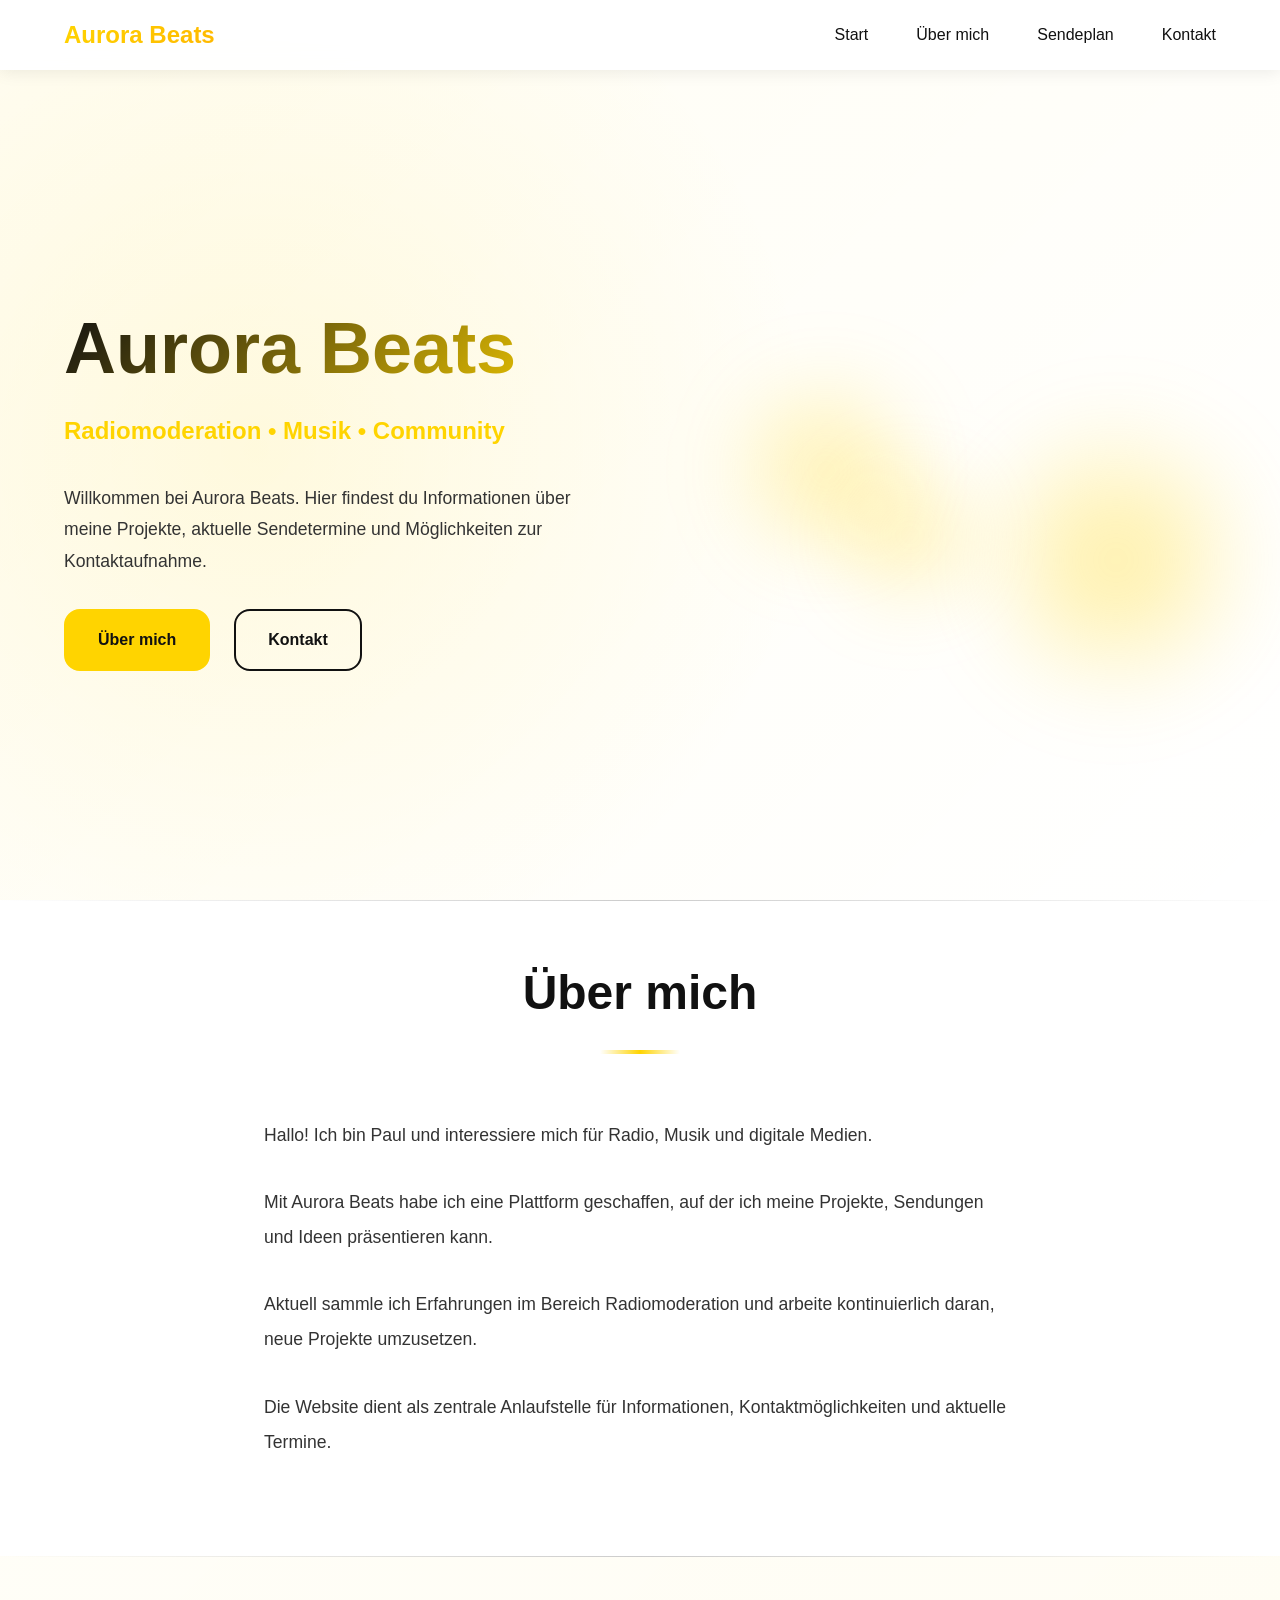
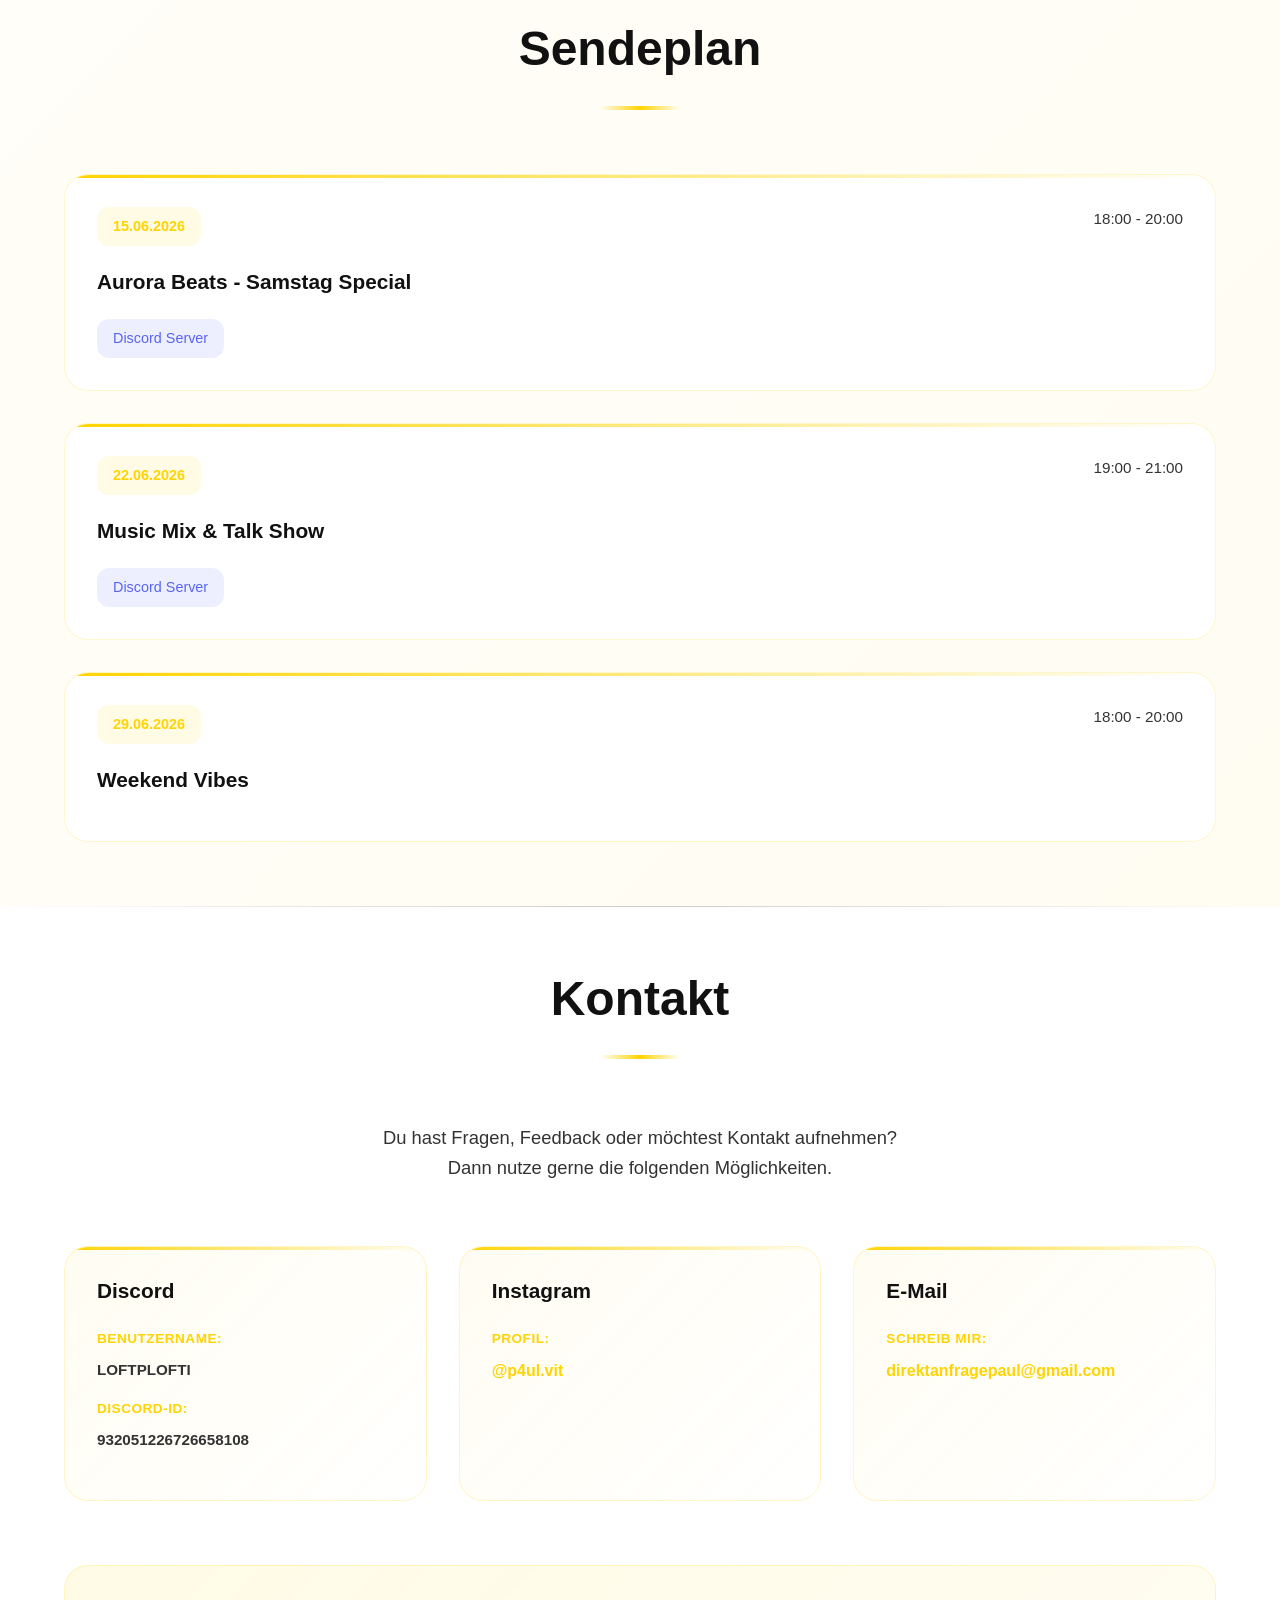
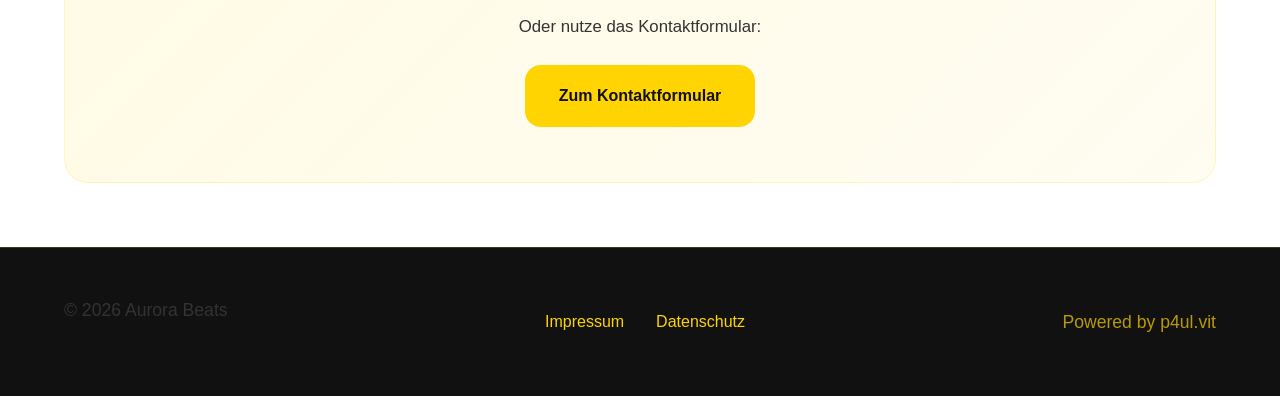
==== index.html @ 5c92fdce "Initial Aurora Beats website" ====
<!DOCTYPE html>
<html lang="de">
<head>
    <meta charset="UTF-8">
    <meta name="viewport" content="width=device-width, initial-scale=1.0">
    
    <!-- SEO & Meta Tags -->
    <title>Aurora Beats - Radiomoderation & Musik</title>
    <meta name="description" content="Aurora Beats: Radiomoderation, Musik und Community. Erfahre mehr über meine Projekte und aktuelle Sendetermine.">
    <meta name="keywords" content="Aurora Beats, Radiomoderation, Musik, Community, Paul Witthohn">
    <meta name="author" content="Paul Witthohn">
    <meta name="theme-color" content="#FFD400">
    
    <!-- Open Graph Tags -->
    <meta property="og:type" content="website">
    <meta property="og:title" content="Aurora Beats - Radiomoderation & Musik">
    <meta property="og:description" content="Aurora Beats: Radiomoderation, Musik und Community. Entdecke aktuelle Sendetermine und Projekte.">
    <meta property="og:site_name" content="Aurora Beats">
    <meta property="og:image" content="https://aurorabeats.site/og-image.png">
    <meta property="og:url" content="https://aurorabeats.site">
    
    <!-- Twitter Card -->
    <meta name="twitter:card" content="summary_large_image">
    <meta name="twitter:title" content="Aurora Beats - Radiomoderation & Musik">
    <meta name="twitter:description" content="Aurora Beats: Radiomoderation, Musik und Community.">
    
    <!-- Favicon -->
    <link rel="icon" type="image/x-icon" href="favicon.ico">
    <link rel="apple-touch-icon" href="apple-touch-icon.png">
    
    <!-- Styles -->
    <link rel="stylesheet" href="style.css">
</head>
<body>
    <!-- Navigation Bar -->
    <nav class="navbar" id="navbar">
        <div class="container">
            <div class="navbar-content">
                <div class="logo">
                    <span class="logo-text">Aurora Beats</span>
                </div>
                <ul class="nav-links">
                    <li><a href="#hero" class="nav-link">Start</a></li>
                    <li><a href="#about" class="nav-link">Über mich</a></li>
                    <li><a href="#schedule" class="nav-link">Sendeplan</a></li>
                    <li><a href="#contact" class="nav-link">Kontakt</a></li>
                </ul>
                <button class="menu-toggle" id="menuToggle">
                    <span></span>
                    <span></span>
                    <span></span>
                </button>
            </div>
        </div>
    </nav>

    <!-- Mobile Menu -->
    <div class="mobile-menu" id="mobileMenu">
        <ul class="mobile-nav-links">
            <li><a href="#hero" class="nav-link">Start</a></li>
            <li><a href="#about" class="nav-link">Über mich</a></li>
            <li><a href="#schedule" class="nav-link">Sendeplan</a></li>
            <li><a href="#contact" class="nav-link">Kontakt</a></li>
        </ul>
    </div>

    <!-- Hero Section -->
    <section class="hero" id="hero">
        <div class="container">
            <div class="hero-content">
                <div class="hero-text">
                    <h1 class="hero-title" data-aos="fade-up">Aurora Beats</h1>
                    <p class="hero-subtitle" data-aos="fade-up" data-aos-delay="100">Radiomoderation • Musik • Community</p>
                    <p class="hero-description" data-aos="fade-up" data-aos-delay="200">
                        Willkommen bei Aurora Beats. Hier findest du Informationen über meine Projekte, aktuelle Sendetermine und Möglichkeiten zur Kontaktaufnahme.
                    </p>
                    <div class="hero-buttons" data-aos="fade-up" data-aos-delay="300">
                        <a href="#about" class="btn btn-primary">Über mich</a>
                        <a href="#contact" class="btn btn-secondary">Kontakt</a>
                    </div>
                </div>
                <div class="hero-visual">
                    <div class="glow-circle" style="animation-delay: 0s;"></div>
                    <div class="glow-circle" style="animation-delay: 1s;"></div>
                    <div class="glow-circle" style="animation-delay: 2s;"></div>
                </div>
            </div>
        </div>
    </section>

    <!-- About Section -->
    <section class="about" id="about">
        <div class="container">
            <h2 class="section-title" data-aos="fade-up">Über mich</h2>
            <div class="about-content" data-aos="fade-up" data-aos-delay="100">
                <p>
                    Hallo! Ich bin Paul und interessiere mich für Radio, Musik und digitale Medien.
                </p>
                <p>
                    Mit Aurora Beats habe ich eine Plattform geschaffen, auf der ich meine Projekte, Sendungen und Ideen präsentieren kann.
                </p>
                <p>
                    Aktuell sammle ich Erfahrungen im Bereich Radiomoderation und arbeite kontinuierlich daran, neue Projekte umzusetzen.
                </p>
                <p>
                    Die Website dient als zentrale Anlaufstelle für Informationen, Kontaktmöglichkeiten und aktuelle Termine.
                </p>
            </div>
        </div>
    </section>

    <!-- Schedule Section -->
    <section class="schedule" id="schedule">
        <div class="container">
            <h2 class="section-title" data-aos="fade-up">Sendeplan</h2>
            <div class="schedule-container" id="scheduleContainer" data-aos="fade-up" data-aos-delay="100">
                <p class="loading">Lade Sendetermine...</p>
            </div>
        </div>
    </section>

    <!-- Contact Section -->
    <section class="contact" id="contact">
        <div class="container">
            <h2 class="section-title" data-aos="fade-up">Kontakt</h2>
            <p class="contact-intro" data-aos="fade-up" data-aos-delay="100">
                Du hast Fragen, Feedback oder möchtest Kontakt aufnehmen?<br>
                Dann nutze gerne die folgenden Möglichkeiten.
            </p>

            <div class="contact-grid" data-aos="fade-up" data-aos-delay="200">
                <div class="contact-card">
                    <h3>Discord</h3>
                    <p class="label">Benutzername:</p>
                    <p><strong>LOFTPLOFTI</strong></p>
                    <p class="label">Discord-ID:</p>
                    <p><strong>932051226726658108</strong></p>
                </div>

                <div class="contact-card">
                    <h3>Instagram</h3>
                    <p class="label">Profil:</p>
                    <a href="https://instagram.com/p4ul.vit" target="_blank" class="social-link">@p4ul.vit</a>
                </div>

                <div class="contact-card">
                    <h3>E-Mail</h3>
                    <p class="label">Schreib mir:</p>
                    <a href="mailto:direktanfragepaul@gmail.com" class="social-link">direktanfragepaul@gmail.com</a>
                </div>
            </div>

            <div class="contact-form-section" data-aos="fade-up" data-aos-delay="300">
                <p>Oder nutze das Kontaktformular:</p>
                <a href="https://forms.google.com/gform" target="_blank" class="btn btn-primary">Zum Kontaktformular</a>
            </div>
        </div>
    </section>

    <!-- Footer -->
    <footer class="footer">
        <div class="container">
            <div class="footer-content">
                <p>&copy; 2026 Aurora Beats</p>
                <div class="footer-links">
                    <a href="impressum.html">Impressum</a>
                    <a href="datenschutz.html">Datenschutz</a>
                </div>
                <p class="footer-credit">Powered by p4ul.vit</p>
            </div>
        </div>
    </footer>

    <script src="script.js"></script>
</body>
</html>
---- style.css ----
/* ========================================
   AURORA BEATS - Modern Design System
   ======================================== */

/* CSS Variables */
:root {
    --color-primary: #FFD400;
    --color-dark: #111111;
    --color-light: #FFFFFF;
    --color-gray-light: #F5F5F5;
    --color-gray-medium: #CCCCCC;
    --color-gray-dark: #333333;
    
    --spacing-xs: 0.5rem;
    --spacing-sm: 1rem;
    --spacing-md: 1.5rem;
    --spacing-lg: 2rem;
    --spacing-xl: 3rem;
    --spacing-xxl: 4rem;
    
    --transition: 0.3s ease;
    --transition-smooth: 0.5s cubic-bezier(0.4, 0, 0.2, 1);
    
    --radius-sm: 0.5rem;
    --radius-md: 0.75rem;
    --radius-lg: 1rem;
    --radius-xl: 1.5rem;
    
    --shadow-sm: 0 2px 8px rgba(0, 0, 0, 0.1);
    --shadow-md: 0 8px 24px rgba(0, 0, 0, 0.15);
    --shadow-lg: 0 16px 48px rgba(0, 0, 0, 0.2);
}

/* ========================================
   GLOBAL STYLES
   ======================================== */

* {
    margin: 0;
    padding: 0;
    box-sizing: border-box;
}

html {
    scroll-behavior: smooth;
}

body {
    font-family: -apple-system, BlinkMacSystemFont, 'Segoe UI', Roboto, Oxygen, Ubuntu, Cantarell, sans-serif;
    background-color: var(--color-light);
    color: var(--color-dark);
    line-height: 1.6;
    overflow-x: hidden;
}

/* ========================================
   CONTAINER
   ======================================== */

.container {
    max-width: 1200px;
    margin: 0 auto;
    padding: 0 var(--spacing-md);
}

/* ========================================
   TYPOGRAPHY
   ======================================== */

h1, h2, h3, h4, h5, h6 {
    font-weight: 700;
    line-height: 1.2;
}

.section-title {
    font-size: 3rem;
    text-align: center;
    margin-bottom: var(--spacing-xxl);
    position: relative;
    padding-bottom: var(--spacing-lg);
}

.section-title::after {
    content: '';
    position: absolute;
    width: 80px;
    height: 4px;
    background: linear-gradient(90deg, transparent, var(--color-primary), transparent);
    bottom: 0;
    left: 50%;
    transform: translateX(-50%);
}

p {
    font-size: 1.1rem;
    color: var(--color-gray-dark);
    margin-bottom: var(--spacing-md);
}

/* ========================================
   BUTTONS
   ======================================== */

.btn {
    display: inline-block;
    padding: var(--spacing-sm) var(--spacing-lg);
    border-radius: var(--radius-lg);
    text-decoration: none;
    font-weight: 600;
    font-size: 1rem;
    cursor: pointer;
    transition: var(--transition-smooth);
    border: 2px solid transparent;
    position: relative;
    overflow: hidden;
}

.btn::before {
    content: '';
    position: absolute;
    top: 0;
    left: -100%;
    width: 100%;
    height: 100%;
    background: rgba(255, 255, 255, 0.2);
    transition: var(--transition);
}

.btn:hover::before {
    left: 100%;
}

.btn-primary {
    background: var(--color-primary);
    color: var(--color-dark);
    border-color: var(--color-primary);
}

.btn-primary:hover {
    transform: translateY(-2px);
    box-shadow: 0 12px 24px rgba(255, 212, 0, 0.3);
}

.btn-secondary {
    background: transparent;
    color: var(--color-dark);
    border-color: var(--color-dark);
}

.btn-secondary:hover {
    background: var(--color-dark);
    color: var(--color-light);
    box-shadow: 0 12px 24px rgba(17, 17, 17, 0.3);
}

/* ========================================
   NAVBAR
   ======================================== */

.navbar {
    position: fixed;
    top: 0;
    left: 0;
    right: 0;
    background: rgba(255, 255, 255, 0.95);
    backdrop-filter: blur(10px);
    box-shadow: 0 2px 16px rgba(0, 0, 0, 0.08);
    z-index: 1000;
    transition: var(--transition);
}

.navbar-content {
    display: flex;
    justify-content: space-between;
    align-items: center;
    padding: var(--spacing-sm) 0;
}

.logo {
    font-size: 1.5rem;
    font-weight: 700;
    color: var(--color-dark);
}

.logo-text {
    background: linear-gradient(135deg, var(--color-primary), #FFB800);
    -webkit-background-clip: text;
    -webkit-text-fill-color: transparent;
    background-clip: text;
}

.nav-links {
    display: flex;
    list-style: none;
    gap: var(--spacing-xl);
}

.nav-link {
    color: var(--color-dark);
    text-decoration: none;
    font-weight: 500;
    position: relative;
    transition: color var(--transition);
}

.nav-link::after {
    content: '';
    position: absolute;
    bottom: -4px;
    left: 0;
    width: 0;
    height: 2px;
    background: var(--color-primary);
    transition: width var(--transition);
}

.nav-link:hover {
    color: var(--color-primary);
}

.nav-link:hover::after {
    width: 100%;
}

.menu-toggle {
    display: none;
    flex-direction: column;
    gap: 5px;
    background: none;
    border: none;
    cursor: pointer;
}

.menu-toggle span {
    width: 25px;
    height: 3px;
    background: var(--color-dark);
    border-radius: 2px;
    transition: var(--transition);
}

.mobile-menu {
    display: none;
    position: fixed;
    top: 60px;
    left: 0;
    right: 0;
    background: rgba(255, 255, 255, 0.98);
    backdrop-filter: blur(10px);
    padding: var(--spacing-lg);
    z-index: 999;
}

.mobile-nav-links {
    list-style: none;
    display: flex;
    flex-direction: column;
    gap: var(--spacing-md);
}

.mobile-nav-links .nav-link {
    display: block;
    padding: var(--spacing-sm) 0;
}

/* ========================================
   HERO SECTION
   ======================================== */

.hero {
    min-height: 100vh;
    display: flex;
    align-items: center;
    padding-top: 80px;
    position: relative;
    background: linear-gradient(135deg, rgba(255, 212, 0, 0.05) 0%, rgba(255, 255, 255, 0) 100%);
    overflow: hidden;
}

.hero::before {
    content: '';
    position: absolute;
    top: 0;
    left: 0;
    right: 0;
    bottom: 0;
    background: radial-gradient(circle at 20% 50%, rgba(255, 212, 0, 0.1) 0%, transparent 50%);
    pointer-events: none;
}

.hero .container {
    position: relative;
    z-index: 2;
}

.hero-content {
    display: grid;
    grid-template-columns: 1fr 1fr;
    gap: var(--spacing-xxl);
    align-items: center;
}

.hero-text {
    z-index: 2;
}

.hero-title {
    font-size: 4.5rem;
    line-height: 1.1;
    margin-bottom: var(--spacing-md);
    background: linear-gradient(135deg, var(--color-dark) 0%, var(--color-primary) 100%);
    -webkit-background-clip: text;
    -webkit-text-fill-color: transparent;
    background-clip: text;
    animation: fadeInUp 0.8s ease;
}

.hero-subtitle {
    font-size: 1.5rem;
    color: var(--color-primary);
    margin-bottom: var(--spacing-lg);
    font-weight: 600;
    animation: fadeInUp 0.8s ease 0.1s both;
}

.hero-description {
    font-size: 1.1rem;
    color: var(--color-gray-dark);
    margin-bottom: var(--spacing-lg);
    line-height: 1.8;
    animation: fadeInUp 0.8s ease 0.2s both;
}

.hero-buttons {
    display: flex;
    gap: var(--spacing-md);
    flex-wrap: wrap;
    animation: fadeInUp 0.8s ease 0.3s both;
}

.hero-visual {
    position: relative;
    height: 400px;
    display: flex;
    align-items: center;
    justify-content: center;
}

.glow-circle {
    position: absolute;
    border-radius: 50%;
    background: radial-gradient(circle, rgba(255, 212, 0, 0.4) 0%, transparent 70%);
    filter: blur(40px);
    animation: floatGlow 6s ease-in-out infinite;
}

.glow-circle:nth-child(1) {
    width: 200px;
    height: 200px;
    top: 20%;
    left: 10%;
}

.glow-circle:nth-child(2) {
    width: 300px;
    height: 300px;
    top: 30%;
    right: -50px;
}

.glow-circle:nth-child(3) {
    width: 150px;
    height: 150px;
    bottom: 20%;
    left: 30%;
}

/* ========================================
   ABOUT SECTION
   ======================================== */

.about {
    padding: var(--spacing-xxl) 0;
    background: var(--color-light);
    position: relative;
}

.about::before {
    content: '';
    position: absolute;
    top: 0;
    left: 0;
    right: 0;
    height: 1px;
    background: linear-gradient(90deg, transparent, var(--color-gray-medium), transparent);
}

.about .container {
    max-width: 800px;
}

.about-content {
    line-height: 2;
}

.about-content p {
    font-size: 1.1rem;
    color: var(--color-gray-dark);
    margin-bottom: var(--spacing-lg);
}

/* ========================================
   SCHEDULE SECTION
   ======================================== */

.schedule {
    padding: var(--spacing-xxl) 0;
    background: linear-gradient(135deg, rgba(255, 212, 0, 0.03) 0%, rgba(255, 212, 0, 0.05) 100%);
    position: relative;
}

.schedule::before {
    content: '';
    position: absolute;
    top: 0;
    left: 0;
    right: 0;
    height: 1px;
    background: linear-gradient(90deg, transparent, var(--color-gray-medium), transparent);
}

.schedule-container {
    display: grid;
    gap: var(--spacing-lg);
}

.schedule-card {
    background: var(--color-light);
    border: 1px solid rgba(255, 212, 0, 0.2);
    border-radius: var(--radius-xl);
    padding: var(--spacing-lg);
    transition: var(--transition-smooth);
    cursor: default;
    position: relative;
    overflow: hidden;
}

.schedule-card::before {
    content: '';
    position: absolute;
    top: 0;
    left: 0;
    right: 0;
    height: 3px;
    background: linear-gradient(90deg, var(--color-primary), transparent);
}

.schedule-card:hover {
    transform: translateY(-4px);
    box-shadow: 0 16px 32px rgba(255, 212, 0, 0.15);
    border-color: rgba(255, 212, 0, 0.4);
}

.schedule-header {
    display: flex;
    justify-content: space-between;
    align-items: flex-start;
    margin-bottom: var(--spacing-md);
}

.schedule-date {
    font-size: 0.9rem;
    color: var(--color-primary);
    font-weight: 600;
    background: rgba(255, 212, 0, 0.1);
    padding: var(--spacing-xs) var(--spacing-sm);
    border-radius: var(--radius-md);
}

.schedule-time {
    font-size: 0.95rem;
    color: var(--color-gray-dark);
    font-weight: 500;
}

.schedule-title {
    font-size: 1.3rem;
    font-weight: 700;
    color: var(--color-dark);
    margin-bottom: var(--spacing-sm);
}

.schedule-footer {
    display: flex;
    gap: var(--spacing-md);
    margin-top: var(--spacing-md);
}

.schedule-discord {
    display: inline-flex;
    align-items: center;
    gap: var(--spacing-xs);
    padding: var(--spacing-xs) var(--spacing-sm);
    background: rgba(88, 101, 242, 0.1);
    color: #5865F2;
    border-radius: var(--radius-md);
    text-decoration: none;
    font-size: 0.9rem;
    font-weight: 500;
    transition: var(--transition);
}

.schedule-discord:hover {
    background: rgba(88, 101, 242, 0.2);
}

.loading {
    text-align: center;
    padding: var(--spacing-xl);
    color: var(--color-gray-dark);
}

.empty-schedule {
    text-align: center;
    padding: var(--spacing-xl);
    color: var(--color-gray-dark);
    font-size: 1.1rem;
}

/* ========================================
   CONTACT SECTION
   ======================================== */

.contact {
    padding: var(--spacing-xxl) 0;
    background: var(--color-light);
    position: relative;
}

.contact::before {
    content: '';
    position: absolute;
    top: 0;
    left: 0;
    right: 0;
    height: 1px;
    background: linear-gradient(90deg, transparent, var(--color-gray-medium), transparent);
}

.contact-intro {
    text-align: center;
    max-width: 600px;
    margin: 0 auto var(--spacing-xxl);
    font-size: 1.15rem;
}

.contact-grid {
    display: grid;
    grid-template-columns: repeat(auto-fit, minmax(280px, 1fr));
    gap: var(--spacing-lg);
    margin-bottom: var(--spacing-xxl);
}

.contact-card {
    background: linear-gradient(135deg, rgba(255, 212, 0, 0.05) 0%, rgba(255, 255, 255, 0) 100%);
    border: 1px solid rgba(255, 212, 0, 0.2);
    border-radius: var(--radius-xl);
    padding: var(--spacing-lg);
    transition: var(--transition-smooth);
    position: relative;
    overflow: hidden;
}

.contact-card::before {
    content: '';
    position: absolute;
    top: 0;
    left: 0;
    right: 0;
    height: 3px;
    background: linear-gradient(90deg, var(--color-primary), transparent);
}

.contact-card:hover {
    transform: translateY(-4px);
    box-shadow: 0 16px 32px rgba(255, 212, 0, 0.15);
    border-color: rgba(255, 212, 0, 0.4);
}

.contact-card h3 {
    font-size: 1.3rem;
    margin-bottom: var(--spacing-md);
    color: var(--color-dark);
}

.contact-card p {
    font-size: 0.95rem;
    margin-bottom: var(--spacing-sm);
}

.contact-card .label {
    font-size: 0.85rem;
    color: var(--color-primary);
    text-transform: uppercase;
    letter-spacing: 0.5px;
    margin-bottom: var(--spacing-xs);
    font-weight: 600;
}

.social-link {
    color: var(--color-primary);
    text-decoration: none;
    font-weight: 600;
    transition: var(--transition);
    word-break: break-all;
}

.social-link:hover {
    text-decoration: underline;
}

.contact-form-section {
    text-align: center;
    padding: var(--spacing-xl);
    background: linear-gradient(135deg, rgba(255, 212, 0, 0.1) 0%, rgba(255, 212, 0, 0.05) 100%);
    border-radius: var(--radius-xl);
    border: 1px solid rgba(255, 212, 0, 0.2);
}

.contact-form-section p {
    margin-bottom: var(--spacing-md);
    font-size: 1.05rem;
}

/* ========================================
   FOOTER
   ======================================== */

.footer {
    background: var(--color-dark);
    color: var(--color-light);
    padding: var(--spacing-xl) 0;
    position: relative;
    border-top: 1px solid rgba(255, 212, 0, 0.2);
}

.footer-content {
    display: flex;
    justify-content: space-between;
    align-items: center;
    flex-wrap: wrap;
    gap: var(--spacing-lg);
}

.footer-links {
    display: flex;
    gap: var(--spacing-lg);
}

.footer-links a {
    color: var(--color-primary);
    text-decoration: none;
    transition: var(--transition);
    font-weight: 500;
}

.footer-links a:hover {
    text-decoration: underline;
}

.footer-credit {
    color: rgba(255, 212, 0, 0.7);
    margin: 0;
}

/* ========================================
   ANIMATIONS
   ======================================== */

@keyframes fadeInUp {
    from {
        opacity: 0;
        transform: translateY(30px);
    }
    to {
        opacity: 1;
        transform: translateY(0);
    }
}

@keyframes floatGlow {
    0%, 100% {
        transform: translate(0, 0) scale(1);
    }
    25% {
        transform: translate(20px, -20px) scale(1.05);
    }
    50% {
        transform: translate(-10px, 20px) scale(0.95);
    }
    75% {
        transform: translate(-20px, -10px) scale(1.08);
    }
}

@keyframes slideInFromLeft {
    from {
        opacity: 0;
        transform: translateX(-50px);
    }
    to {
        opacity: 1;
        transform: translateX(0);
    }
}

@keyframes slideInFromRight {
    from {
        opacity: 0;
        transform: translateX(50px);
    }
    to {
        opacity: 1;
        transform: translateX(0);
    }
}

.aos-fade-up {
    animation: fadeInUp 0.6s ease-out;
}

.aos-slide-left {
    animation: slideInFromLeft 0.6s ease-out;
}

.aos-slide-right {
    animation: slideInFromRight 0.6s ease-out;
}

/* ========================================
   MEDIA QUERIES
   ======================================== */

@media (max-width: 768px) {
    .nav-links {
        display: none;
    }

    .menu-toggle {
        display: flex;
    }

    .mobile-menu.active {
        display: block;
    }

    .hero-content {
        grid-template-columns: 1fr;
    }

    .hero-title {
        font-size: 2.5rem;
    }

    .hero-subtitle {
        font-size: 1.2rem;
    }

    .hero-visual {
        height: 300px;
        margin-top: var(--spacing-xl);
    }

    .glow-circle:nth-child(1) {
        width: 150px;
        height: 150px;
    }

    .glow-circle:nth-child(2) {
        width: 200px;
        height: 200px;
    }

    .glow-circle:nth-child(3) {
        width: 100px;
        height: 100px;
    }

    .section-title {
        font-size: 2rem;
        margin-bottom: var(--spacing-xl);
    }

    .hero-buttons {
        flex-direction: column;
    }

    .hero-buttons .btn {
        width: 100%;
        text-align: center;
    }

    .contact-grid {
        grid-template-columns: 1fr;
    }

    .footer-content {
        flex-direction: column;
        text-align: center;
    }

    .footer-links {
        justify-content: center;
    }

    .hero {
        min-height: auto;
        padding-top: 100px;
        padding-bottom: var(--spacing-xl);
    }

    .about,
    .schedule,
    .contact {
        padding: var(--spacing-xl) 0;
    }
}

@media (max-width: 480px) {
    :root {
        --spacing-xl: 2rem;
        --spacing-xxl: 2.5rem;
    }

    .container {
        padding: 0 var(--spacing-sm);
    }

    .hero-title {
        font-size: 2rem;
    }

    .hero-subtitle {
        font-size: 1rem;
    }

    .hero-description {
        font-size: 1rem;
    }

    .section-title {
        font-size: 1.5rem;
    }

    p {
        font-size: 1rem;
    }

    .schedule-header {
        flex-direction: column;
    }

    .schedule-time {
        margin-top: var(--spacing-sm);
    }

    .btn {
        padding: var(--spacing-sm) var(--spacing-md);
        font-size: 0.95rem;
    }
}
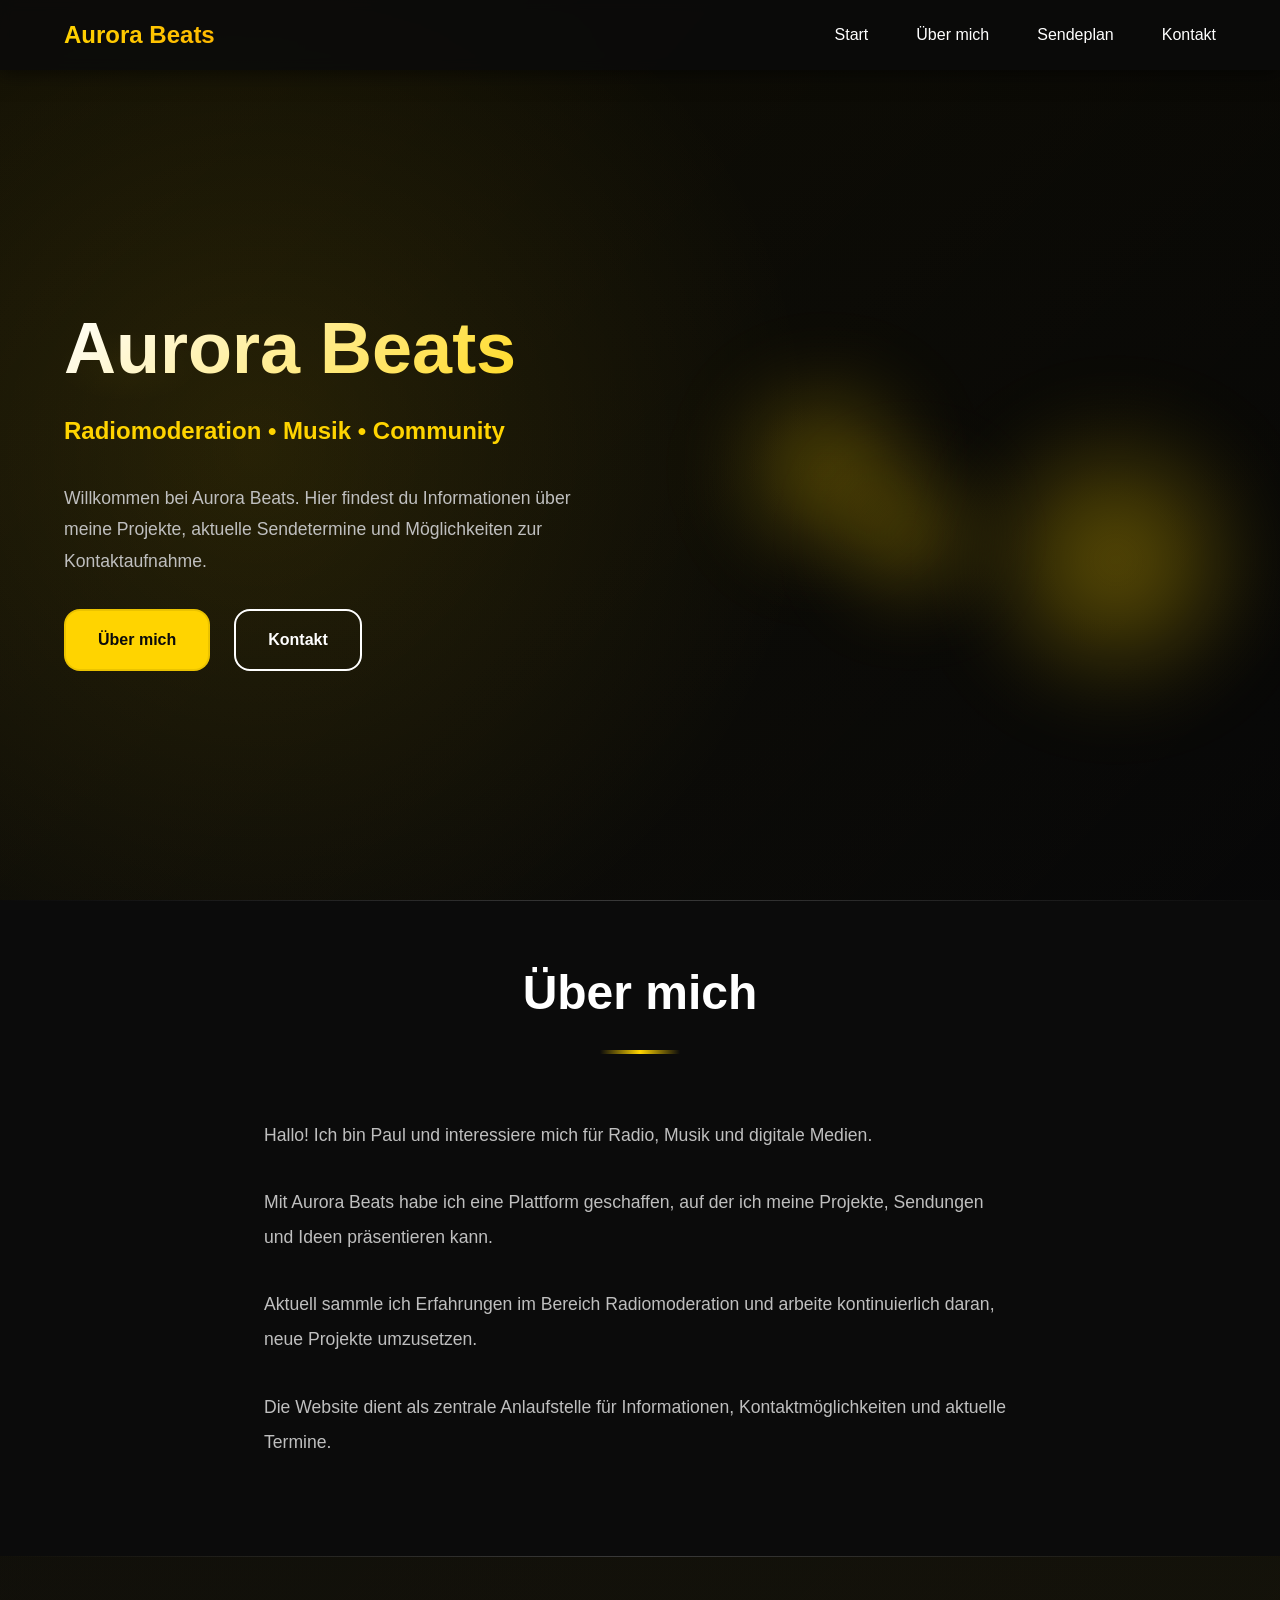
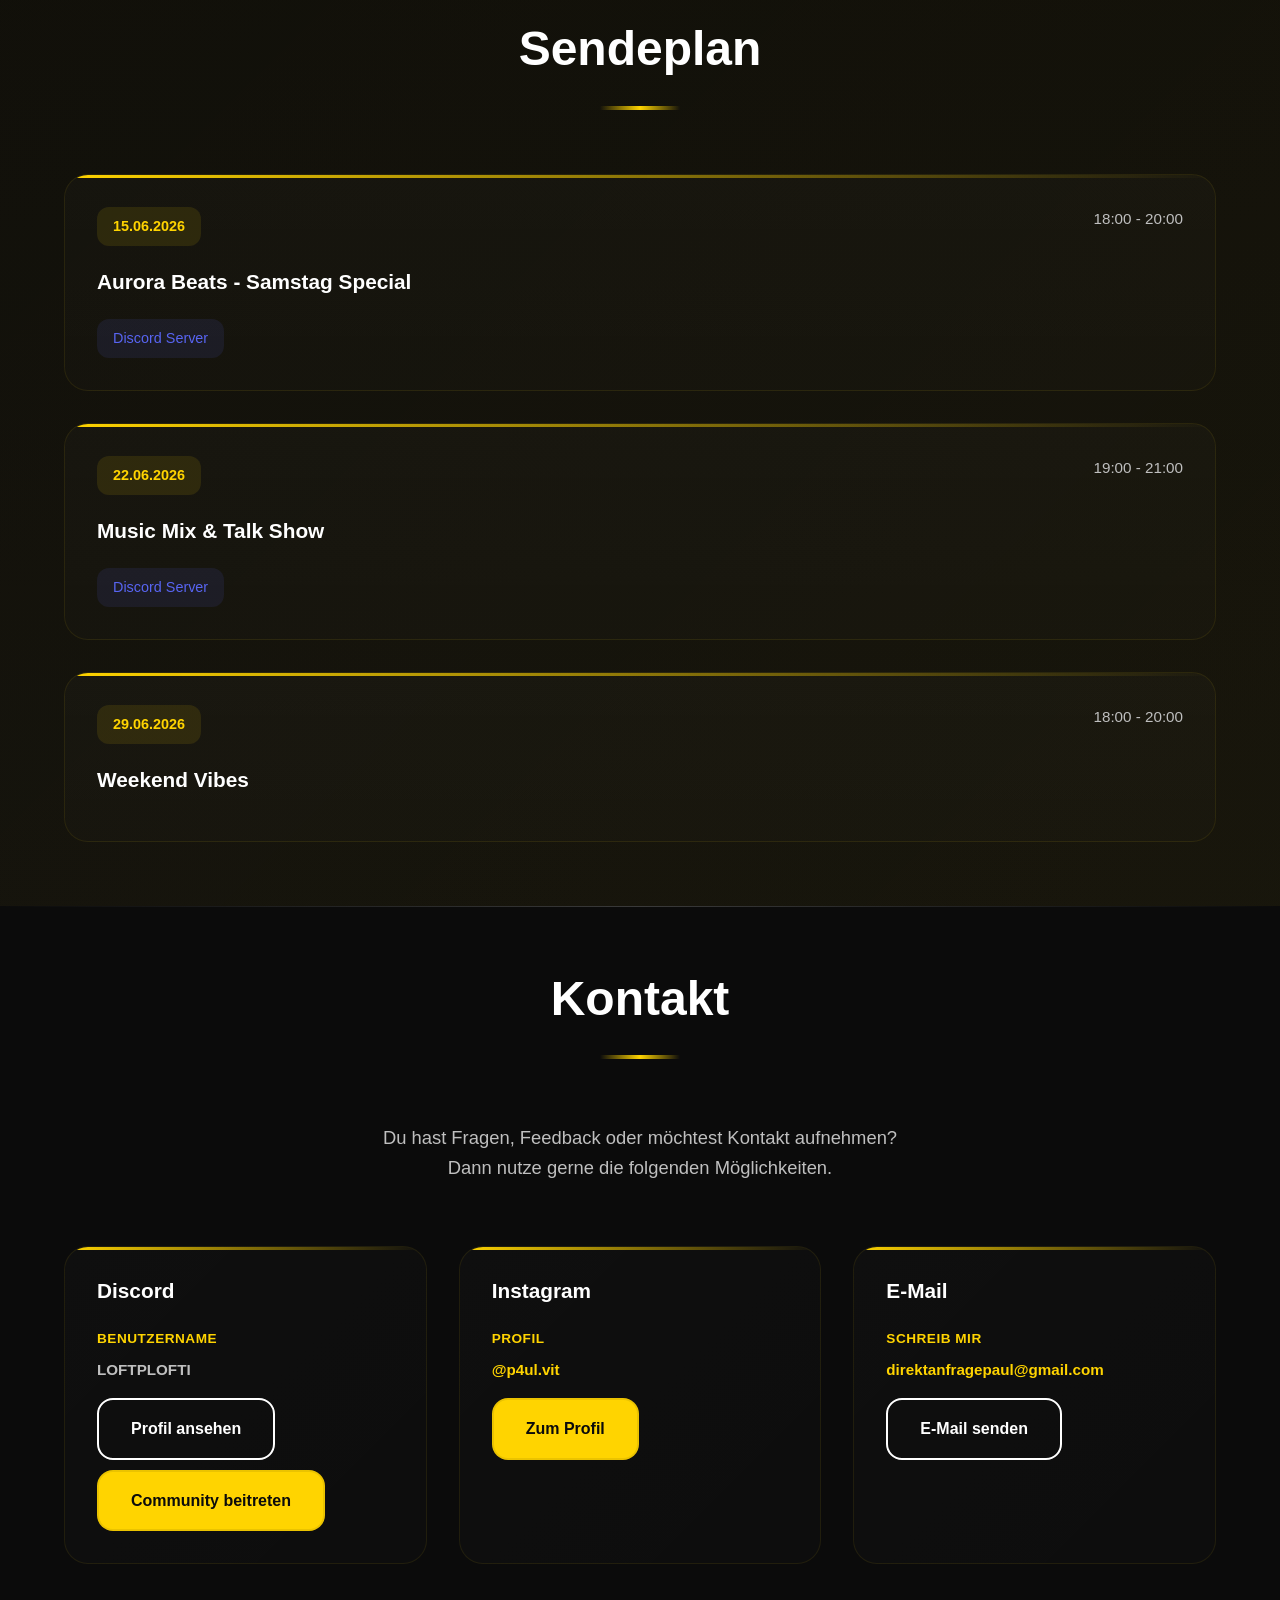
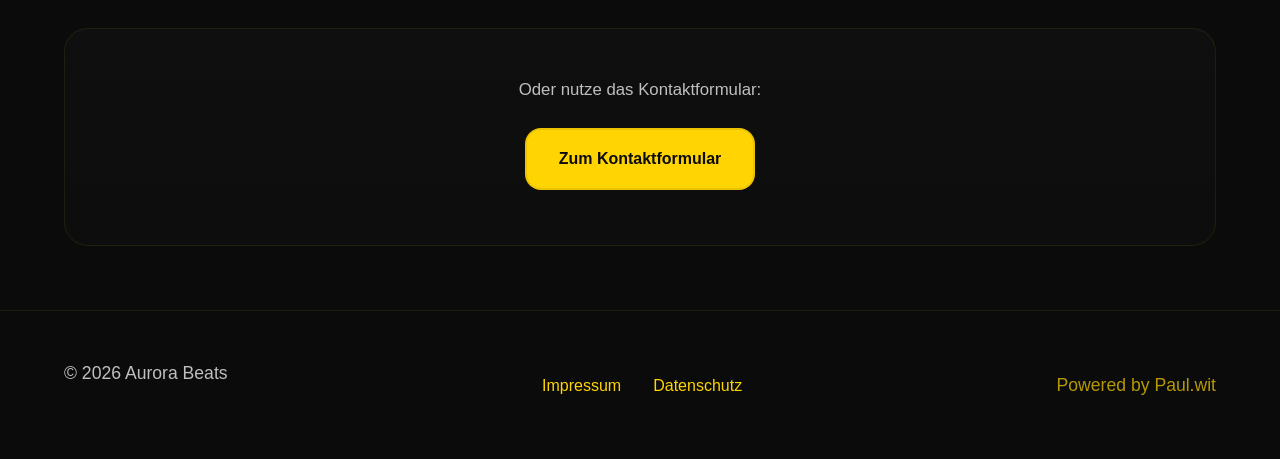
==== commit 23724f71: "Design: dark theme, Kontakt-Updates, BMC-Button, embedded schedule" ====
--- a/index.html
+++ b/index.html
@@ -131,22 +131,30 @@
             <div class="contact-grid" data-aos="fade-up" data-aos-delay="200">
                 <div class="contact-card">
                     <h3>Discord</h3>
-                    <p class="label">Benutzername:</p>
+                    <p class="label">Benutzername</p>
                     <p><strong>LOFTPLOFTI</strong></p>
-                    <p class="label">Discord-ID:</p>
-                    <p><strong>932051226726658108</strong></p>
+                    <div style="margin-top:12px;display:flex;gap:10px;flex-wrap:wrap;">
+                        <a class="btn btn-secondary" href="https://discord.com/users/932051226726658108" target="_blank">Profil ansehen</a>
+                        <a class="btn btn-primary" href="https://discord.gg/C9XZjHKWXr" target="_blank">Community beitreten</a>
+                    </div>
                 </div>
 
                 <div class="contact-card">
                     <h3>Instagram</h3>
-                    <p class="label">Profil:</p>
-                    <a href="https://instagram.com/p4ul.vit" target="_blank" class="social-link">@p4ul.vit</a>
+                    <p class="label">Profil</p>
+                    <p><a href="https://instagram.com/p4ul.vit" target="_blank" class="social-link">@p4ul.vit</a></p>
+                    <div style="margin-top:12px;">
+                        <a class="btn btn-primary" href="https://instagram.com/p4ul.vit" target="_blank">Zum Profil</a>
+                    </div>
                 </div>
 
                 <div class="contact-card">
                     <h3>E-Mail</h3>
-                    <p class="label">Schreib mir:</p>
-                    <a href="mailto:direktanfragepaul@gmail.com" class="social-link">direktanfragepaul@gmail.com</a>
+                    <p class="label">Schreib mir</p>
+                    <p><a href="mailto:direktanfragepaul@gmail.com" class="social-link">direktanfragepaul@gmail.com</a></p>
+                    <div style="margin-top:12px;">
+                        <a class="btn btn-secondary" href="mailto:direktanfragepaul@gmail.com">E-Mail senden</a>
+                    </div>
                 </div>
             </div>
 
@@ -166,11 +174,21 @@
                     <a href="impressum.html">Impressum</a>
                     <a href="datenschutz.html">Datenschutz</a>
                 </div>
-                <p class="footer-credit">Powered by p4ul.vit</p>
+                <p class="footer-credit">Powered by Paul.wit</p>
             </div>
         </div>
     </footer>
 
     <script src="script.js"></script>
+    <!-- Buy Me a Coffee button (eingefügt) -->
+    <script type="text/javascript" src="https://cdnjs.buymeacoffee.com/1.0.0/button.prod.min.js" data-name="bmc-button" data-slug="p4ul.wit" data-color="#FFDD00" data-emoji=""  data-font="Cookie" data-text="Buy me a coffee" data-outline-color="#000000" data-font-color="#000000" data-coffee-color="#ffffff"></script>
+        <!-- Embedded schedule data so the site works without running a local server -->
+        <script id="scheduleData" type="application/json">
+        [
+            {"datum":"15.06.2026","zeit":"18:00 - 20:00","titel":"Aurora Beats - Samstag Special","discord":"https://discord.gg/example"},
+            {"datum":"22.06.2026","zeit":"19:00 - 21:00","titel":"Music Mix & Talk Show","discord":"https://discord.gg/example"},
+            {"datum":"29.06.2026","zeit":"18:00 - 20:00","titel":"Weekend Vibes","discord":""}
+        ]
+        </script>
 </body>
 </html>
--- a/style.css
+++ b/style.css
@@ -5,11 +5,11 @@
 /* CSS Variables */
 :root {
     --color-primary: #FFD400;
-    --color-dark: #111111;
-    --color-light: #FFFFFF;
-    --color-gray-light: #F5F5F5;
-    --color-gray-medium: #CCCCCC;
-    --color-gray-dark: #333333;
+    --color-dark: #FFFFFF; /* main text color */
+    --color-light: #0b0b0b; /* page background */
+    --color-gray-light: #1a1a1a;
+    --color-gray-medium: #3a3a3a;
+    --color-gray-dark: #bfbfbf;
     
     --spacing-xs: 0.5rem;
     --spacing-sm: 1rem;
@@ -47,7 +47,7 @@
 
 body {
     font-family: -apple-system, BlinkMacSystemFont, 'Segoe UI', Roboto, Oxygen, Ubuntu, Cantarell, sans-serif;
-    background-color: var(--color-light);
+    background: radial-gradient(1200px 600px at 10% 10%, rgba(255,212,0,0.03), transparent 6%), linear-gradient(180deg, #050505 0%, #0f0f10 100%);
     color: var(--color-dark);
     line-height: 1.6;
     overflow-x: hidden;
@@ -132,8 +132,8 @@
 
 .btn-primary {
     background: var(--color-primary);
-    color: var(--color-dark);
-    border-color: var(--color-primary);
+    color: var(--color-light); /* dark text on yellow */
+    border-color: rgba(0,0,0,0.08);
 }
 
 .btn-primary:hover {
@@ -162,9 +162,9 @@
     top: 0;
     left: 0;
     right: 0;
-    background: rgba(255, 255, 255, 0.95);
-    backdrop-filter: blur(10px);
-    box-shadow: 0 2px 16px rgba(0, 0, 0, 0.08);
+    background: rgba(11, 11, 11, 0.85);
+    backdrop-filter: blur(6px);
+    box-shadow: 0 2px 20px rgba(0, 0, 0, 0.6);
     z-index: 1000;
     transition: var(--transition);
 }
@@ -245,8 +245,8 @@
     top: 60px;
     left: 0;
     right: 0;
-    background: rgba(255, 255, 255, 0.98);
-    backdrop-filter: blur(10px);
+    background: rgba(8,8,8,0.98);
+    backdrop-filter: blur(6px);
     padding: var(--spacing-lg);
     z-index: 999;
 }
@@ -435,8 +435,8 @@
 }
 
 .schedule-card {
-    background: var(--color-light);
-    border: 1px solid rgba(255, 212, 0, 0.2);
+    background: linear-gradient(180deg, rgba(255,255,255,0.02), rgba(255,255,255,0.01));
+    border: 1px solid rgba(255, 212, 0, 0.08);
     border-radius: var(--radius-xl);
     padding: var(--spacing-lg);
     transition: var(--transition-smooth);
@@ -562,8 +562,8 @@
 }
 
 .contact-card {
-    background: linear-gradient(135deg, rgba(255, 212, 0, 0.05) 0%, rgba(255, 255, 255, 0) 100%);
-    border: 1px solid rgba(255, 212, 0, 0.2);
+    background: linear-gradient(135deg, rgba(255,255,255,0.02) 0%, rgba(255,255,255,0.01) 100%);
+    border: 1px solid rgba(255, 212, 0, 0.08);
     border-radius: var(--radius-xl);
     padding: var(--spacing-lg);
     transition: var(--transition-smooth);
@@ -622,9 +622,9 @@
 .contact-form-section {
     text-align: center;
     padding: var(--spacing-xl);
-    background: linear-gradient(135deg, rgba(255, 212, 0, 0.1) 0%, rgba(255, 212, 0, 0.05) 100%);
+    background: linear-gradient(180deg, rgba(255,255,255,0.02), rgba(255,255,255,0.01));
     border-radius: var(--radius-xl);
-    border: 1px solid rgba(255, 212, 0, 0.2);
+    border: 1px solid rgba(255, 212, 0, 0.08);
 }
 
 .contact-form-section p {
@@ -637,11 +637,11 @@
    ======================================== */
 
 .footer {
-    background: var(--color-dark);
-    color: var(--color-light);
+    background: var(--color-light);
+    color: var(--color-dark);
     padding: var(--spacing-xl) 0;
     position: relative;
-    border-top: 1px solid rgba(255, 212, 0, 0.2);
+    border-top: 1px solid rgba(255, 212, 0, 0.08);
 }
 
 .footer-content {
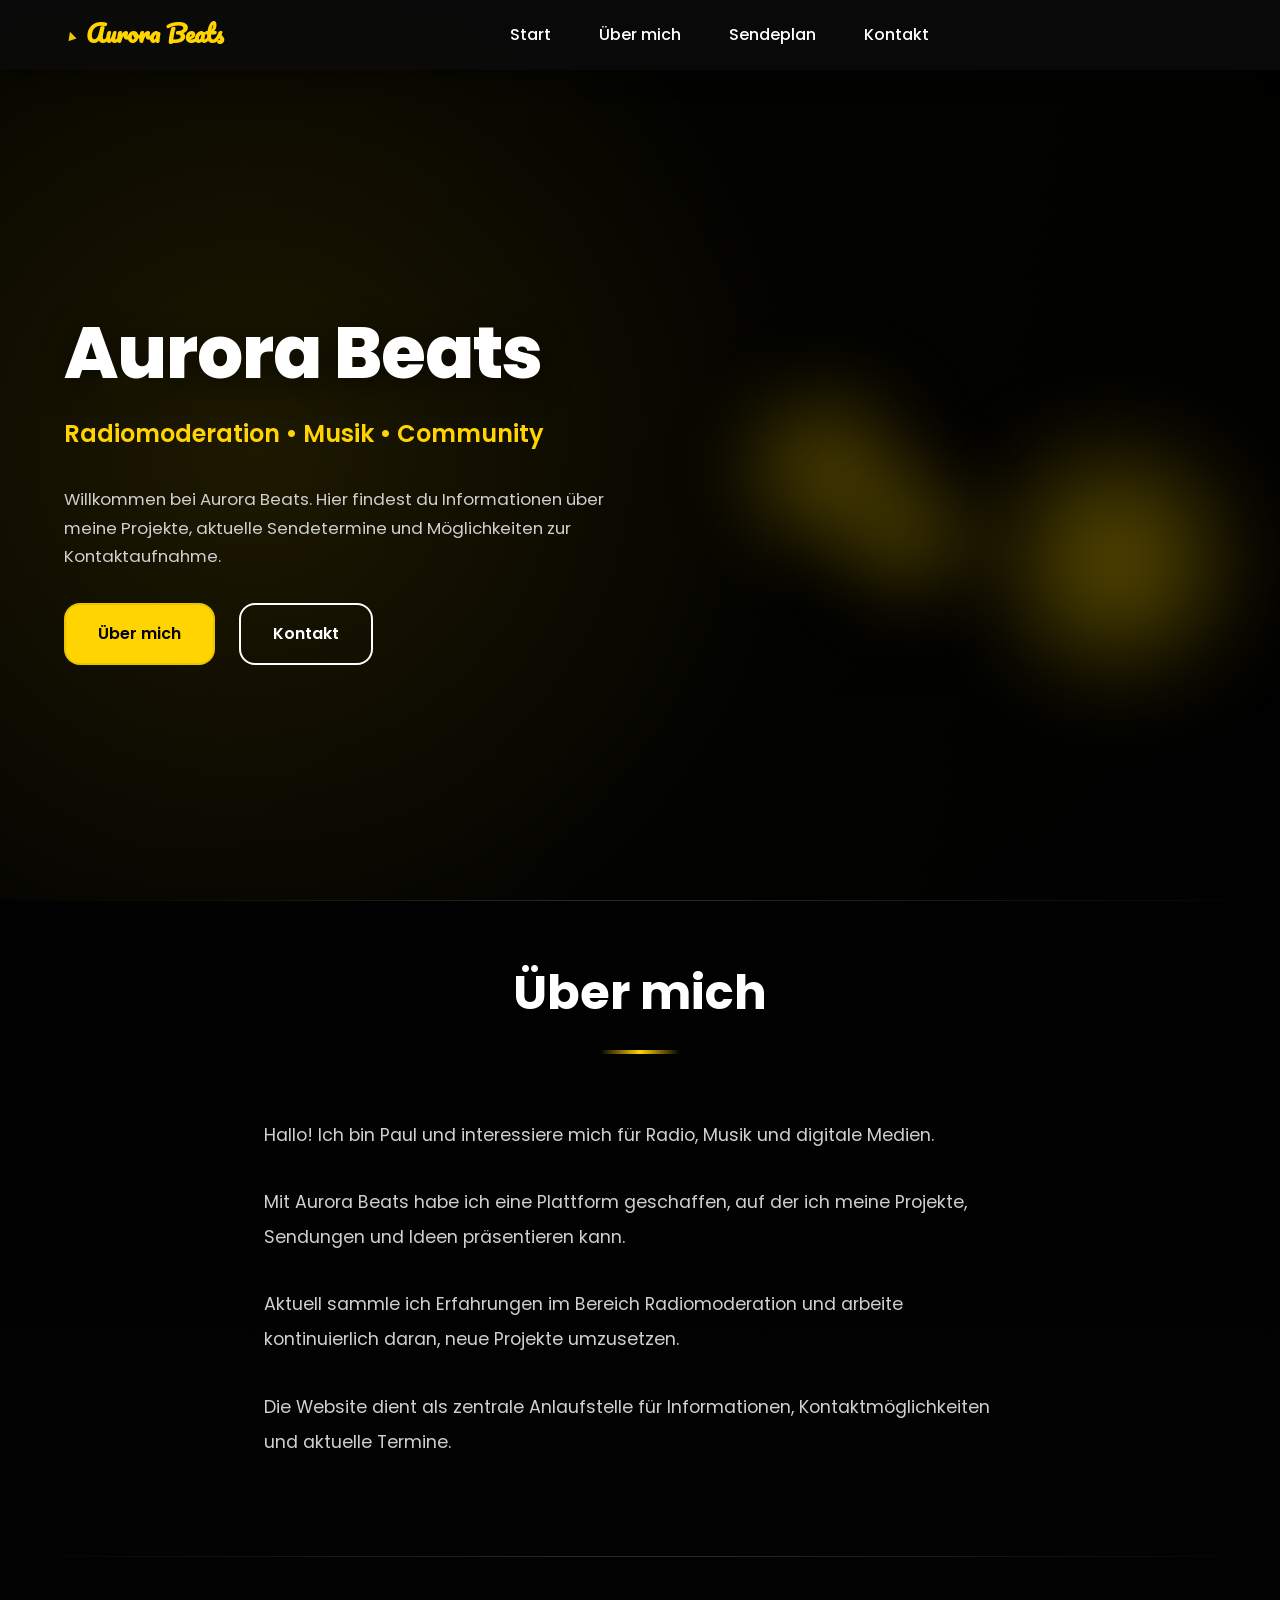
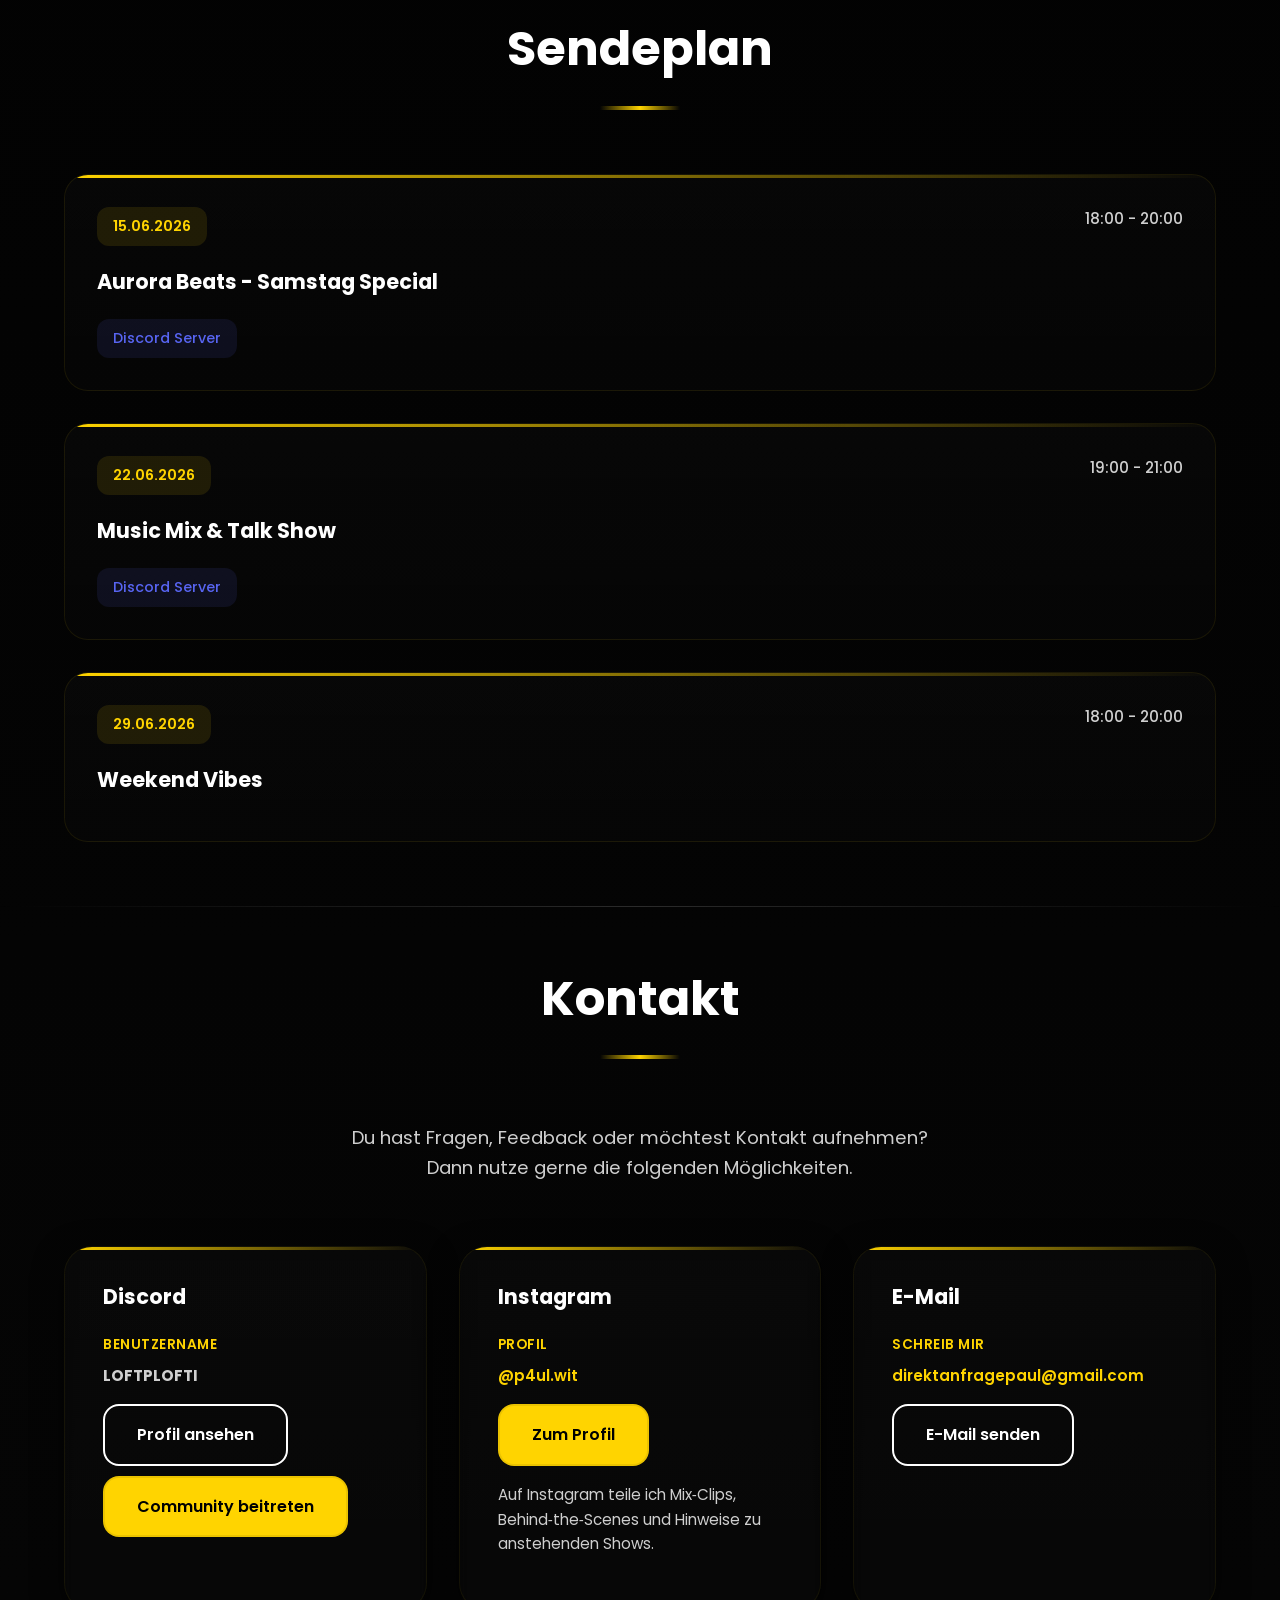
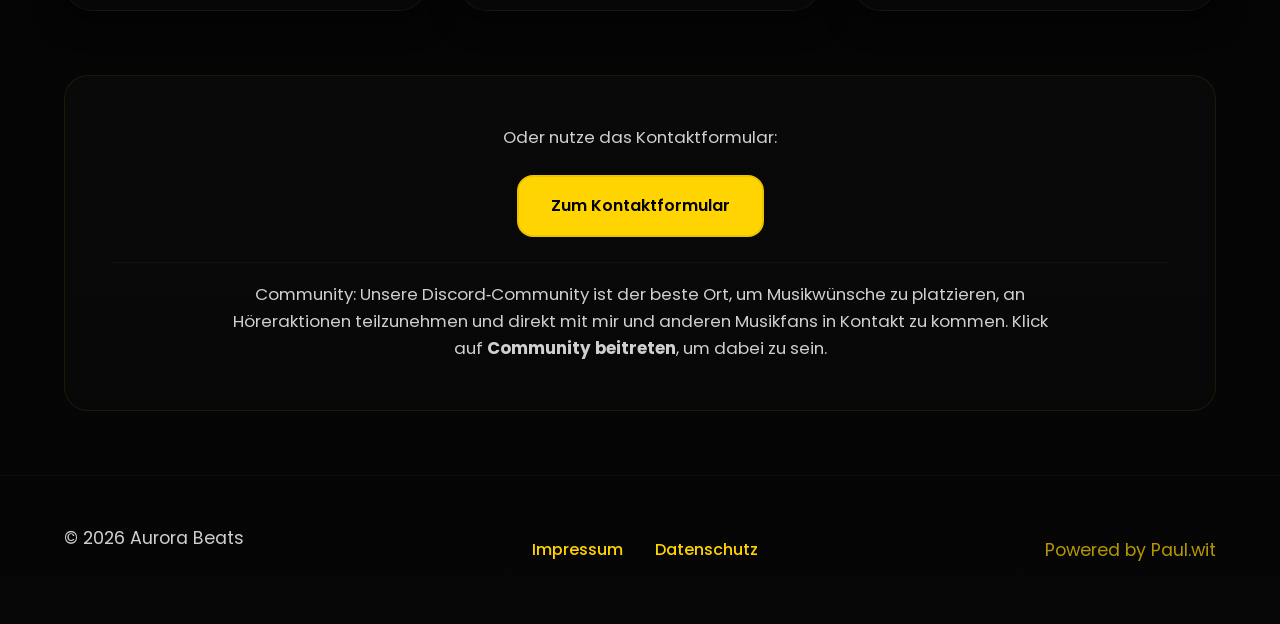
==== commit 20934a27: "Update design, contact, logo, and Buy Me a Coffee integration" ====
--- a/index.html
+++ b/index.html
@@ -29,6 +29,8 @@
     <link rel="apple-touch-icon" href="apple-touch-icon.png">
     
     <!-- Styles -->
+    <!-- Google Fonts: Poppins for UI, Pacifico for logo -->
+    <link href="https://fonts.googleapis.com/css2?family=Pacifico&family=Poppins:wght@300;400;600;700;800&display=swap" rel="stylesheet">
     <link rel="stylesheet" href="style.css">
 </head>
 <body>
@@ -37,7 +39,10 @@
         <div class="container">
             <div class="navbar-content">
                 <div class="logo">
-                    <span class="logo-text">Aurora Beats</span>
+                    <a href="#hero" class="logo-link">
+                        <span class="logo-mark" aria-hidden="true">▲</span>
+                        <span class="logo-text">Aurora Beats</span>
+                    </a>
                 </div>
                 <ul class="nav-links">
                     <li><a href="#hero" class="nav-link">Start</a></li>
@@ -45,6 +50,10 @@
                     <li><a href="#schedule" class="nav-link">Sendeplan</a></li>
                     <li><a href="#contact" class="nav-link">Kontakt</a></li>
                 </ul>
+                <!-- Buy Me a Coffee button integrated in navbar -->
+                <div class="bmc-inline">
+                    <script type="text/javascript" src="https://cdnjs.buymeacoffee.com/1.0.0/button.prod.min.js" data-name="bmc-button" data-slug="p4ul.wit" data-color="#FFDD00" data-emoji=""  data-font="Cookie" data-text="Buy me a coffee" data-outline-color="#000000" data-font-color="#000000" data-coffee-color="#ffffff"></script>
+                </div>
                 <button class="menu-toggle" id="menuToggle">
                     <span></span>
                     <span></span>
@@ -142,10 +151,11 @@
                 <div class="contact-card">
                     <h3>Instagram</h3>
                     <p class="label">Profil</p>
-                    <p><a href="https://instagram.com/p4ul.vit" target="_blank" class="social-link">@p4ul.vit</a></p>
+                    <p><a href="https://instagram.com/p4ul.wit" target="_blank" class="social-link">@p4ul.wit</a></p>
                     <div style="margin-top:12px;">
-                        <a class="btn btn-primary" href="https://instagram.com/p4ul.vit" target="_blank">Zum Profil</a>
-                    </div>
+                        <a class="btn btn-primary" href="https://instagram.com/p4ul.wit" target="_blank">Zum Profil</a>
+                    </div>
+                    <p style="margin-top:10px;color:var(--color-gray-dark);">Auf Instagram teile ich Mix‑Clips, Behind‑the‑Scenes und Hinweise zu anstehenden Shows.</p>
                 </div>
 
                 <div class="contact-card">
@@ -161,6 +171,8 @@
             <div class="contact-form-section" data-aos="fade-up" data-aos-delay="300">
                 <p>Oder nutze das Kontaktformular:</p>
                 <a href="https://forms.google.com/gform" target="_blank" class="btn btn-primary">Zum Kontaktformular</a>
+                <hr style="margin:18px 0;border:none;border-top:1px solid rgba(255,255,255,0.04);">
+                <p style="color:var(--color-gray-dark);max-width:820px;margin:0 auto;">Community: Unsere Discord‑Community ist der beste Ort, um Musikwünsche zu platzieren, an Höreraktionen teilzunehmen und direkt mit mir und anderen Musikfans in Kontakt zu kommen. Klick auf <strong>Community beitreten</strong>, um dabei zu sein.</p>
             </div>
         </div>
     </section>
@@ -180,8 +192,6 @@
     </footer>
 
     <script src="script.js"></script>
-    <!-- Buy Me a Coffee button (eingefügt) -->
-    <script type="text/javascript" src="https://cdnjs.buymeacoffee.com/1.0.0/button.prod.min.js" data-name="bmc-button" data-slug="p4ul.wit" data-color="#FFDD00" data-emoji=""  data-font="Cookie" data-text="Buy me a coffee" data-outline-color="#000000" data-font-color="#000000" data-coffee-color="#ffffff"></script>
         <!-- Embedded schedule data so the site works without running a local server -->
         <script id="scheduleData" type="application/json">
         [
--- a/style.css
+++ b/style.css
@@ -6,10 +6,10 @@
 :root {
     --color-primary: #FFD400;
     --color-dark: #FFFFFF; /* main text color */
-    --color-light: #0b0b0b; /* page background */
-    --color-gray-light: #1a1a1a;
-    --color-gray-medium: #3a3a3a;
-    --color-gray-dark: #bfbfbf;
+    --color-light: #000000; /* page background (enforced black) */
+    --color-gray-light: #0f0f0f;
+    --color-gray-medium: #2b2b2b;
+    --color-gray-dark: #cfcfcf;
     
     --spacing-xs: 0.5rem;
     --spacing-sm: 1rem;
@@ -46,8 +46,9 @@
 }
 
 body {
-    font-family: -apple-system, BlinkMacSystemFont, 'Segoe UI', Roboto, Oxygen, Ubuntu, Cantarell, sans-serif;
-    background: radial-gradient(1200px 600px at 10% 10%, rgba(255,212,0,0.03), transparent 6%), linear-gradient(180deg, #050505 0%, #0f0f10 100%);
+    font-family: 'Poppins', -apple-system, BlinkMacSystemFont, 'Segoe UI', Roboto, Oxygen, Ubuntu, Cantarell, sans-serif;
+    background-color: var(--color-light);
+    background-image: radial-gradient(900px 300px at 10% 10%, rgba(255,212,0,0.03), transparent 6%), linear-gradient(180deg, #000000 0%, #060606 100%);
     color: var(--color-dark);
     line-height: 1.6;
     overflow-x: hidden;
@@ -183,11 +184,15 @@
 }
 
 .logo-text {
-    background: linear-gradient(135deg, var(--color-primary), #FFB800);
-    -webkit-background-clip: text;
-    -webkit-text-fill-color: transparent;
-    background-clip: text;
-}
+    font-family: 'Pacifico', cursive;
+    font-size: 1.5rem;
+    color: var(--color-primary);
+    display: inline-block;
+    transform: translateY(-2px);
+}
+
+.logo-link { display:flex; align-items:center; gap:8px; text-decoration:none; }
+.logo-mark { display:inline-block; color:var(--color-primary); font-size:0.9rem; transform: rotate(-18deg); opacity:0.95; }
 
 .nav-links {
     display: flex;
@@ -273,7 +278,7 @@
     align-items: center;
     padding-top: 80px;
     position: relative;
-    background: linear-gradient(135deg, rgba(255, 212, 0, 0.05) 0%, rgba(255, 255, 255, 0) 100%);
+    background: linear-gradient(135deg, rgba(255, 212, 0, 0.02) 0%, rgba(0,0,0,0) 100%);
     overflow: hidden;
 }
 
@@ -306,12 +311,12 @@
 
 .hero-title {
     font-size: 4.5rem;
-    line-height: 1.1;
+    line-height: 1.05;
     margin-bottom: var(--spacing-md);
-    background: linear-gradient(135deg, var(--color-dark) 0%, var(--color-primary) 100%);
-    -webkit-background-clip: text;
-    -webkit-text-fill-color: transparent;
-    background-clip: text;
+    color: var(--color-dark);
+    text-shadow: 0 6px 30px rgba(0,0,0,0.6), 0 1px 0 rgba(255,255,255,0.02);
+    letter-spacing: -1px;
+    font-weight: 800;
     animation: fadeInUp 0.8s ease;
 }
 
@@ -324,10 +329,11 @@
 }
 
 .hero-description {
-    font-size: 1.1rem;
+    font-size: 1.05rem;
     color: var(--color-gray-dark);
     margin-bottom: var(--spacing-lg);
-    line-height: 1.8;
+    line-height: 1.7;
+    max-width: 640px;
     animation: fadeInUp 0.8s ease 0.2s both;
 }
 
@@ -381,7 +387,7 @@
 
 .about {
     padding: var(--spacing-xxl) 0;
-    background: var(--color-light);
+    background: transparent;
     position: relative;
 }
 
@@ -415,7 +421,7 @@
 
 .schedule {
     padding: var(--spacing-xxl) 0;
-    background: linear-gradient(135deg, rgba(255, 212, 0, 0.03) 0%, rgba(255, 212, 0, 0.05) 100%);
+    background: transparent;
     position: relative;
 }
 
@@ -533,7 +539,7 @@
 
 .contact {
     padding: var(--spacing-xxl) 0;
-    background: var(--color-light);
+    background: transparent;
     position: relative;
 }
 
@@ -562,13 +568,15 @@
 }
 
 .contact-card {
-    background: linear-gradient(135deg, rgba(255,255,255,0.02) 0%, rgba(255,255,255,0.01) 100%);
-    border: 1px solid rgba(255, 212, 0, 0.08);
-    border-radius: var(--radius-xl);
-    padding: var(--spacing-lg);
+    background: linear-gradient(180deg, rgba(255,255,255,0.02), rgba(255,255,255,0.01));
+    border: 1px solid rgba(255, 212, 0, 0.06);
+    border-radius: calc(var(--radius-xl) + 4px);
+    padding: calc(var(--spacing-lg) + 6px);
     transition: var(--transition-smooth);
     position: relative;
     overflow: hidden;
+    backdrop-filter: blur(6px);
+    box-shadow: 0 8px 30px rgba(0,0,0,0.6);
 }
 
 .contact-card::before {
@@ -637,11 +645,11 @@
    ======================================== */
 
 .footer {
-    background: var(--color-light);
+    background: transparent;
     color: var(--color-dark);
     padding: var(--spacing-xl) 0;
     position: relative;
-    border-top: 1px solid rgba(255, 212, 0, 0.08);
+    border-top: 1px solid rgba(255, 212, 0, 0.04);
 }
 
 .footer-content {
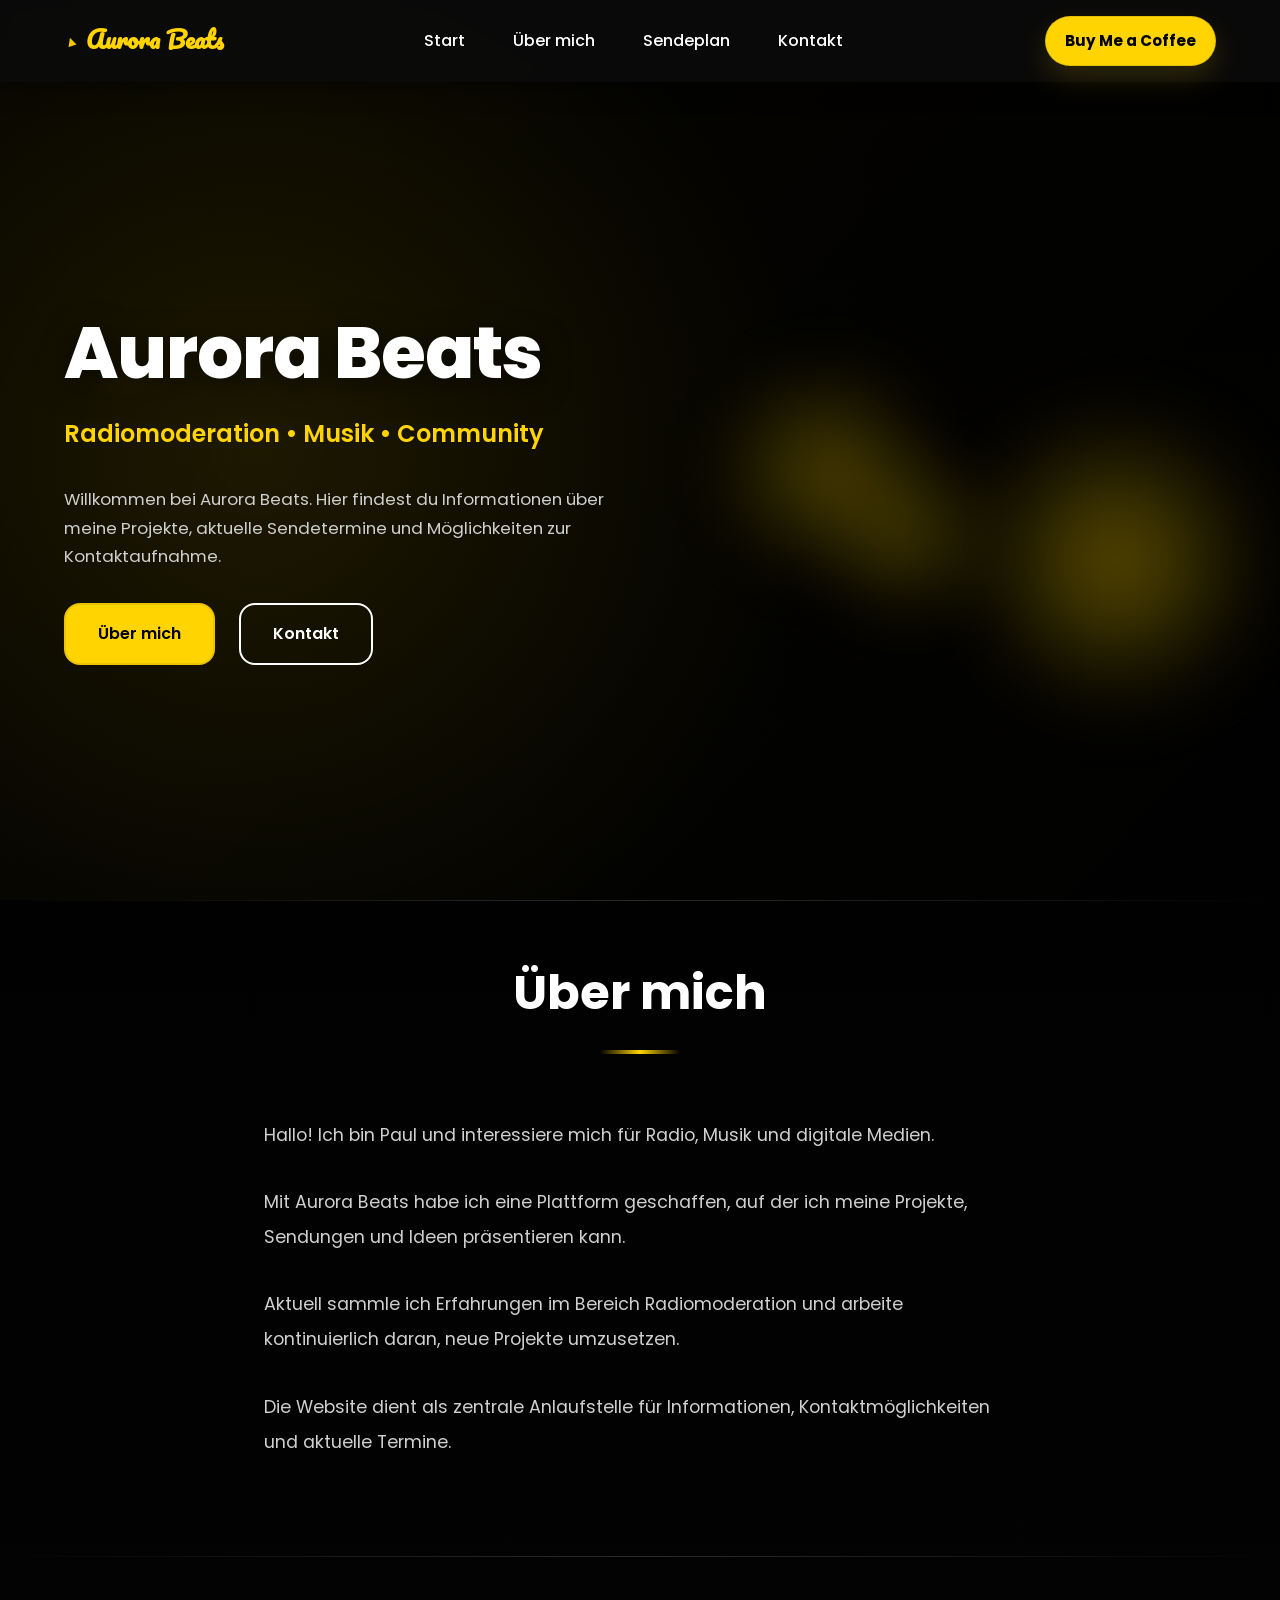
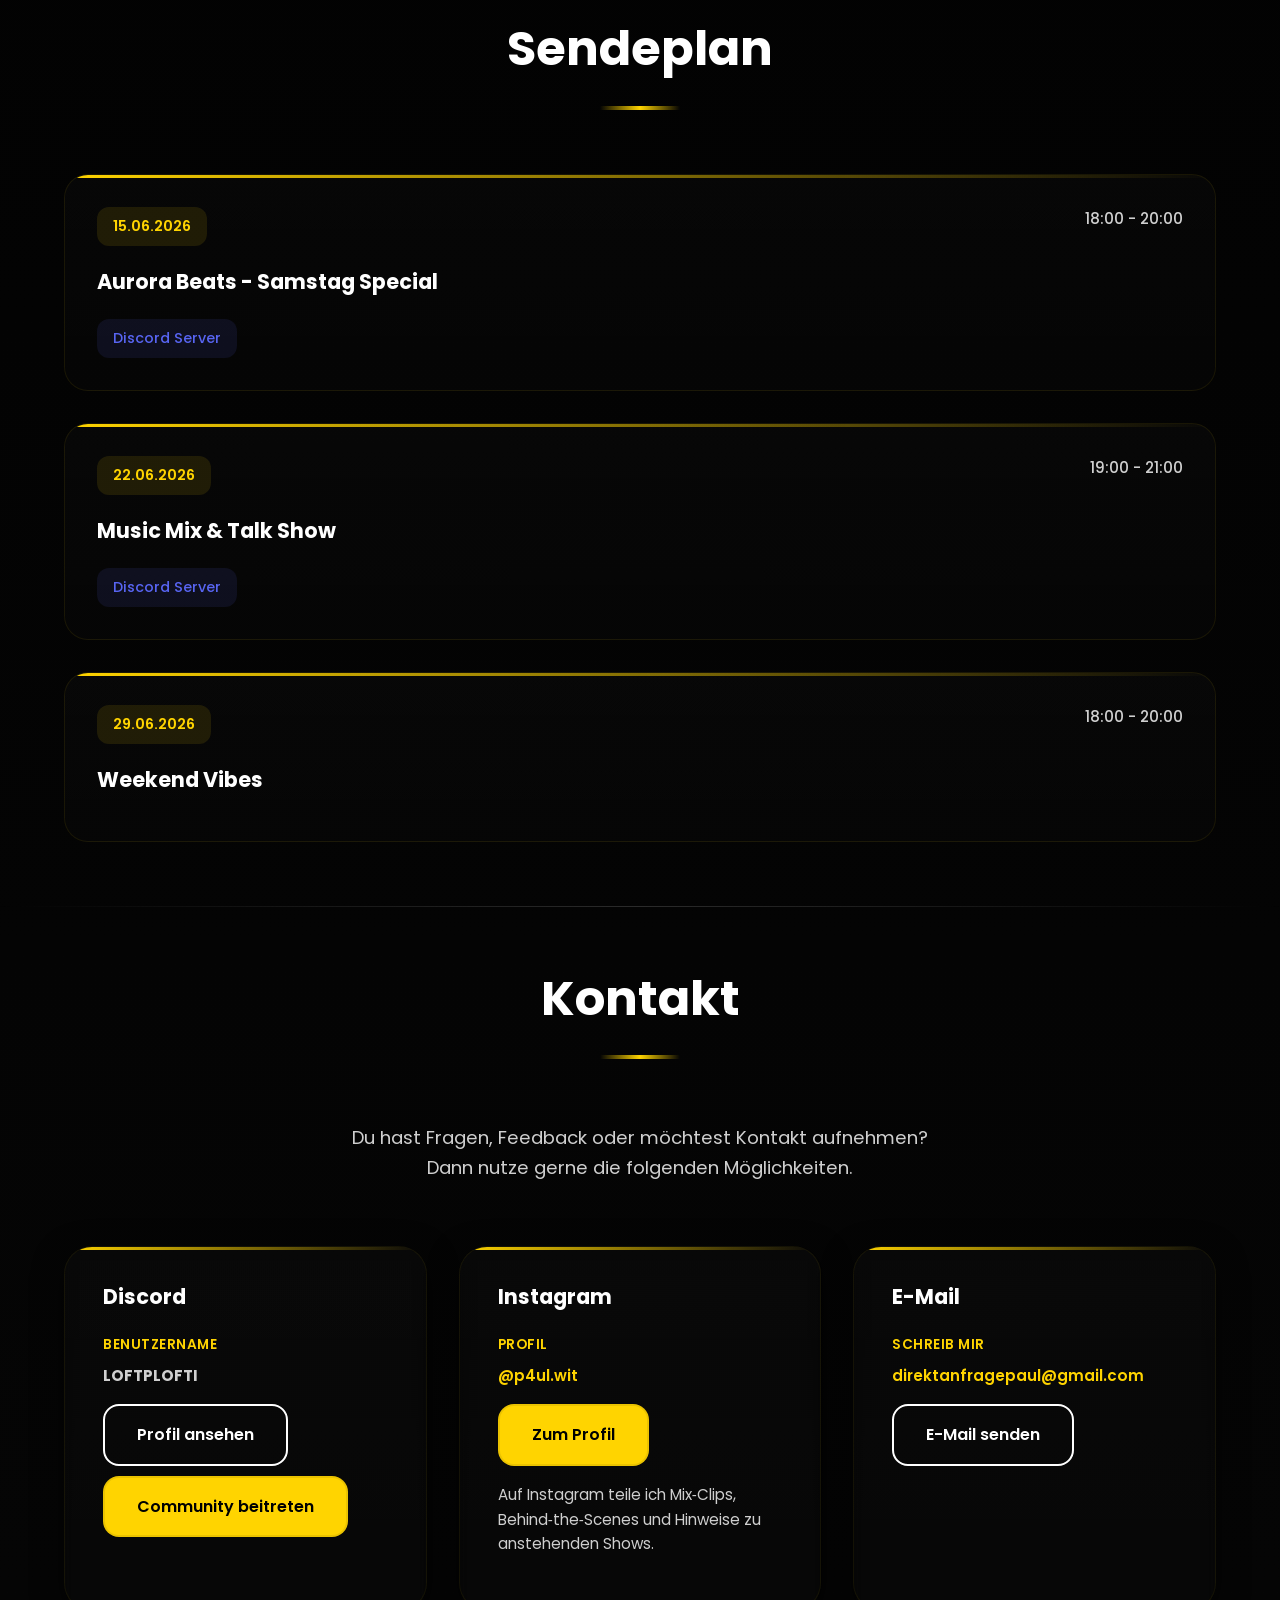
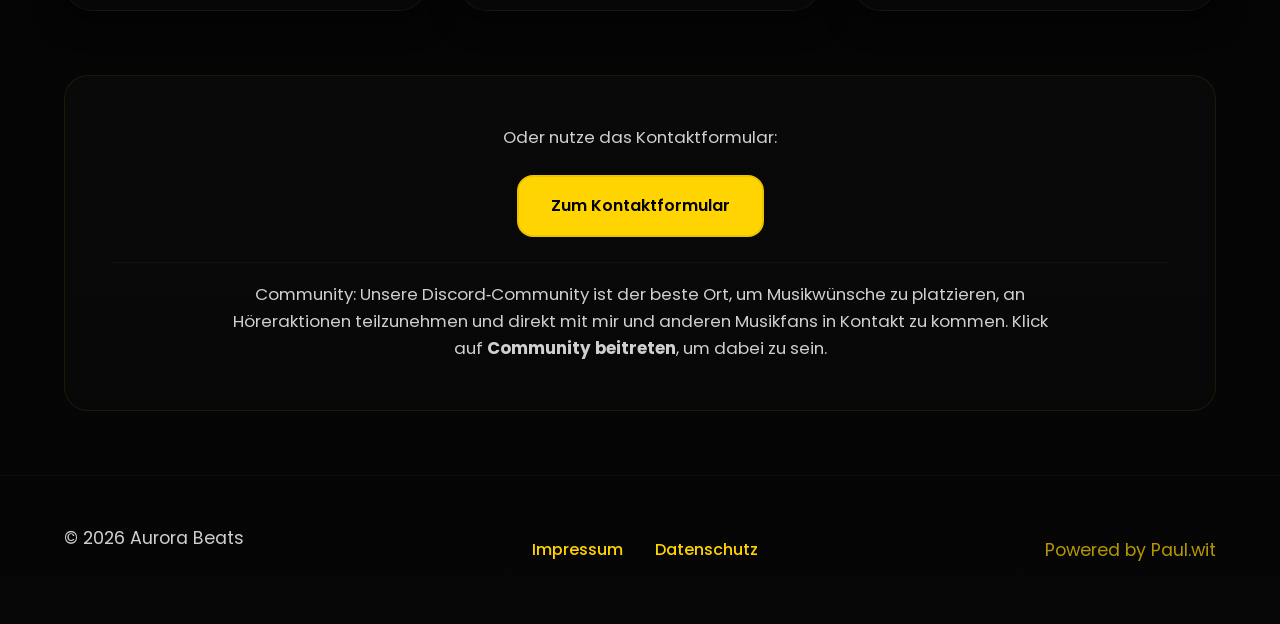
==== commit 728d5628: "Fix mobile Buy Me a Coffee button, Instagram link, and responsive layout" ====
--- a/index.html
+++ b/index.html
@@ -52,7 +52,7 @@
                 </ul>
                 <!-- Buy Me a Coffee button integrated in navbar -->
                 <div class="bmc-inline">
-                    <script type="text/javascript" src="https://cdnjs.buymeacoffee.com/1.0.0/button.prod.min.js" data-name="bmc-button" data-slug="p4ul.wit" data-color="#FFDD00" data-emoji=""  data-font="Cookie" data-text="Buy me a coffee" data-outline-color="#000000" data-font-color="#000000" data-coffee-color="#ffffff"></script>
+                    <a class="bmc-button" href="https://www.buymeacoffee.com/p4ul.wit" target="_blank" rel="noopener noreferrer">Buy Me a Coffee</a>
                 </div>
                 <button class="menu-toggle" id="menuToggle">
                     <span></span>
@@ -71,6 +71,9 @@
             <li><a href="#schedule" class="nav-link">Sendeplan</a></li>
             <li><a href="#contact" class="nav-link">Kontakt</a></li>
         </ul>
+        <div class="mobile-menu-cta">
+            <a class="bmc-button" href="https://www.buymeacoffee.com/p4ul.wit" target="_blank" rel="noopener noreferrer">Buy Me a Coffee</a>
+        </div>
     </div>
 
     <!-- Hero Section -->
@@ -151,9 +154,9 @@
                 <div class="contact-card">
                     <h3>Instagram</h3>
                     <p class="label">Profil</p>
-                    <p><a href="https://instagram.com/p4ul.wit" target="_blank" class="social-link">@p4ul.wit</a></p>
+                    <p><a href="https://www.instagram.com/p4ul.wit" target="_blank" rel="noopener noreferrer" class="social-link">@p4ul.wit</a></p>
                     <div style="margin-top:12px;">
-                        <a class="btn btn-primary" href="https://instagram.com/p4ul.wit" target="_blank">Zum Profil</a>
+                        <a class="btn btn-primary" href="https://www.instagram.com/p4ul.wit" target="_blank" rel="noopener noreferrer">Zum Profil</a>
                     </div>
                     <p style="margin-top:10px;color:var(--color-gray-dark);">Auf Instagram teile ich Mix‑Clips, Behind‑the‑Scenes und Hinweise zu anstehenden Shows.</p>
                 </div>
--- a/style.css
+++ b/style.css
@@ -227,6 +227,40 @@
     width: 100%;
 }
 
+.bmc-inline {
+    display: flex;
+    align-items: center;
+    justify-content: flex-end;
+    min-width: 0;
+}
+
+.bmc-button {
+    display: inline-flex;
+    align-items: center;
+    justify-content: center;
+    padding: 0.75rem 1.2rem;
+    border-radius: 999px;
+    font-weight: 700;
+    font-size: 0.95rem;
+    color: #000;
+    background: var(--color-primary);
+    text-decoration: none;
+    border: 1px solid rgba(0, 0, 0, 0.1);
+    box-shadow: 0 12px 28px rgba(255, 212, 0, 0.15);
+    transition: transform var(--transition), box-shadow var(--transition), background var(--transition);
+}
+
+.bmc-button:hover {
+    transform: translateY(-1px);
+    background: #ffe65a;
+    box-shadow: 0 16px 32px rgba(255, 212, 0, 0.22);
+}
+
+.mobile-menu-cta {
+    margin-top: var(--spacing-lg);
+    text-align: center;
+}
+
 .menu-toggle {
     display: none;
     flex-direction: column;
@@ -254,6 +288,11 @@
     backdrop-filter: blur(6px);
     padding: var(--spacing-lg);
     z-index: 999;
+}
+
+.mobile-menu.active {
+    display: block;
+    animation: fadeInUp 0.25s ease both;
 }
 
 .mobile-nav-links {
@@ -754,8 +793,26 @@
         display: none;
     }
 
+    .bmc-inline {
+        display: none;
+    }
+
+    .navbar-content {
+        flex-wrap: wrap;
+        gap: var(--spacing-sm);
+    }
+
     .menu-toggle {
         display: flex;
+    }
+
+    .mobile-menu-cta {
+        margin-top: var(--spacing-lg);
+    }
+
+    .mobile-menu-cta .bmc-button {
+        width: 100%;
+        justify-content: center;
     }
 
     .mobile-menu.active {
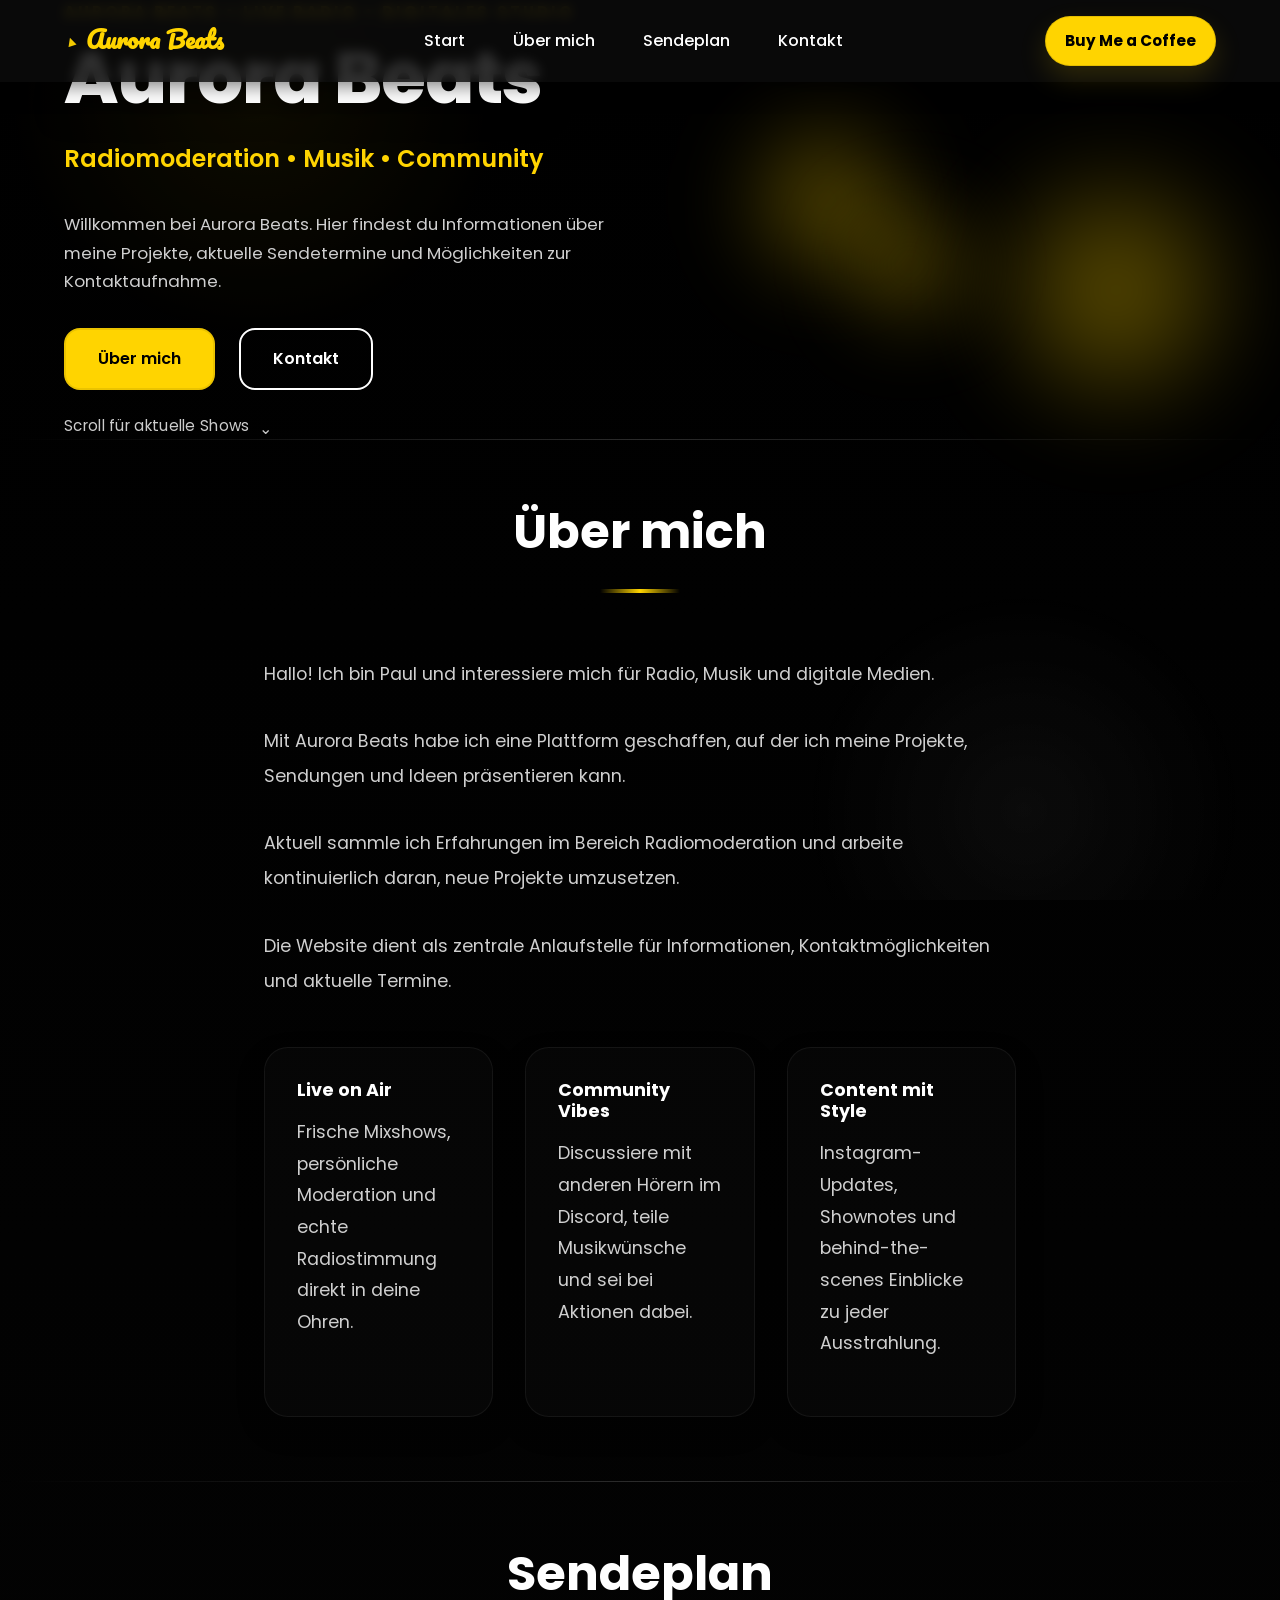
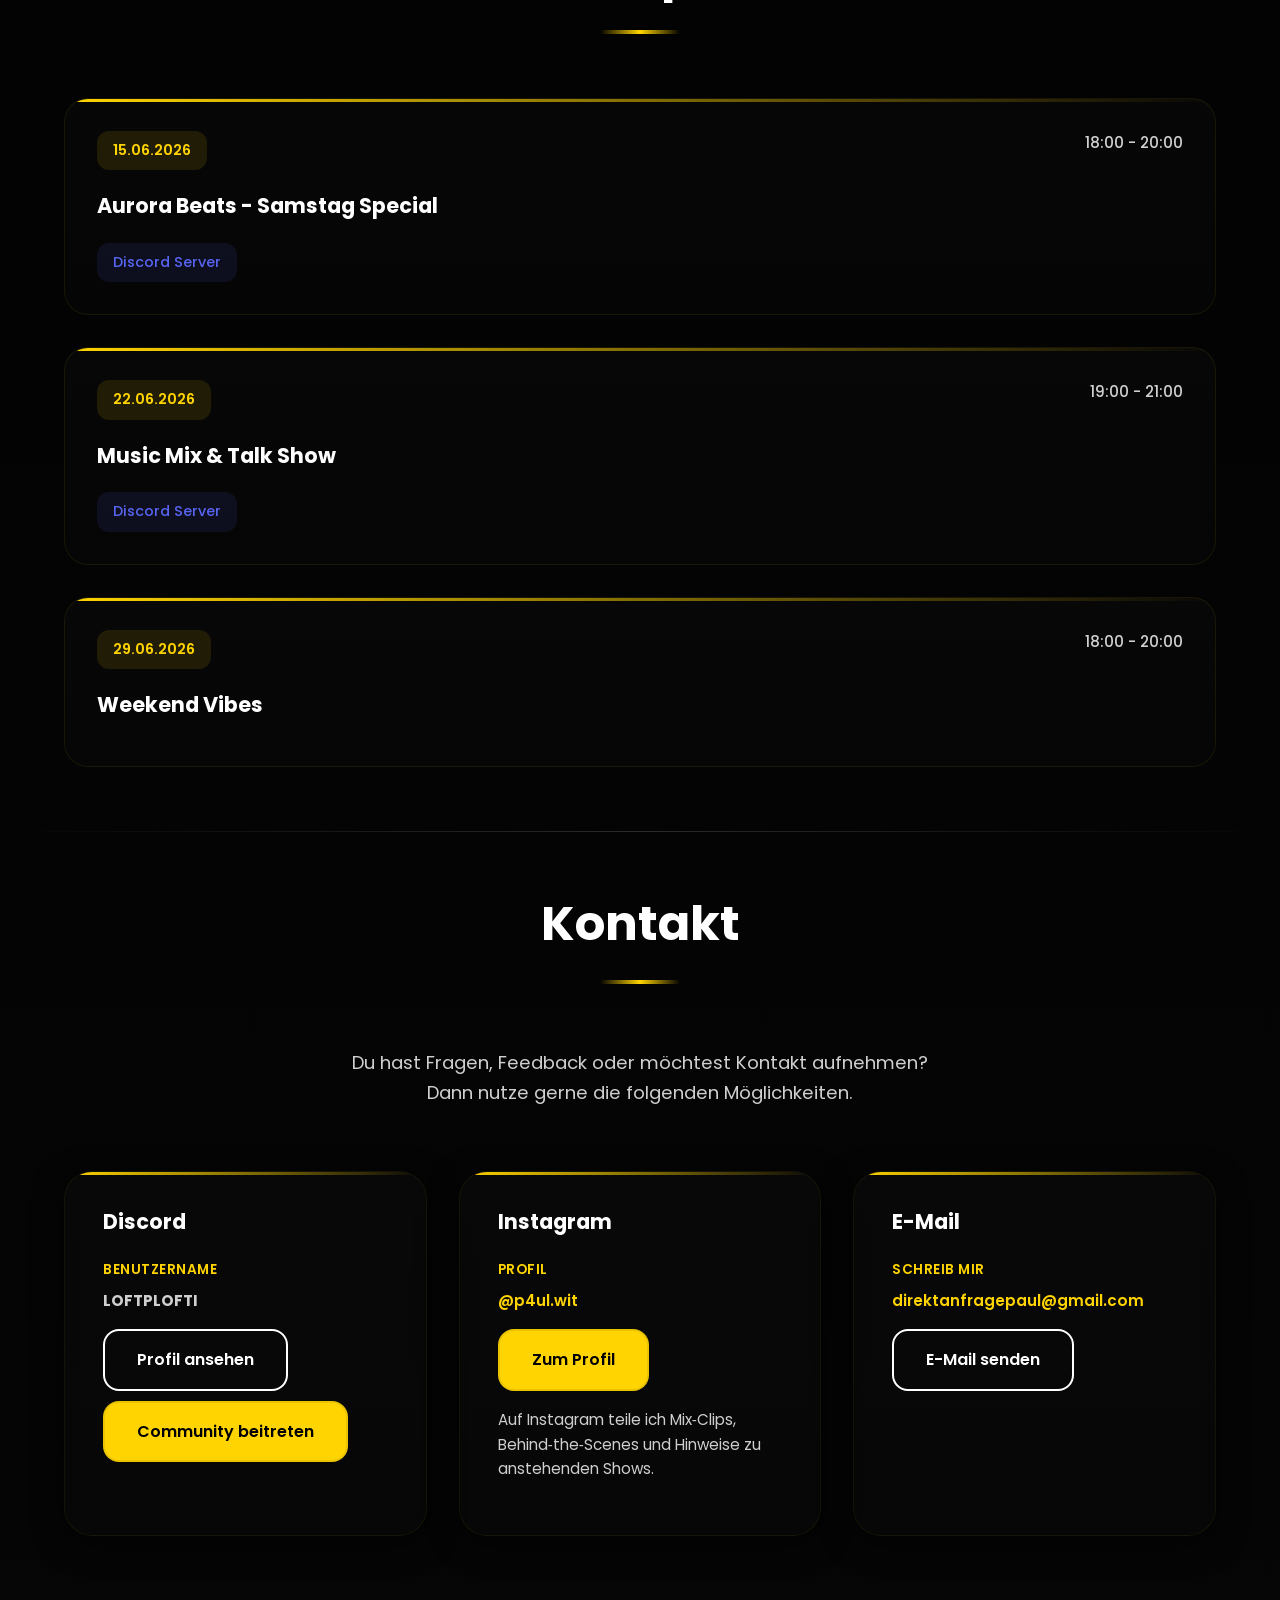
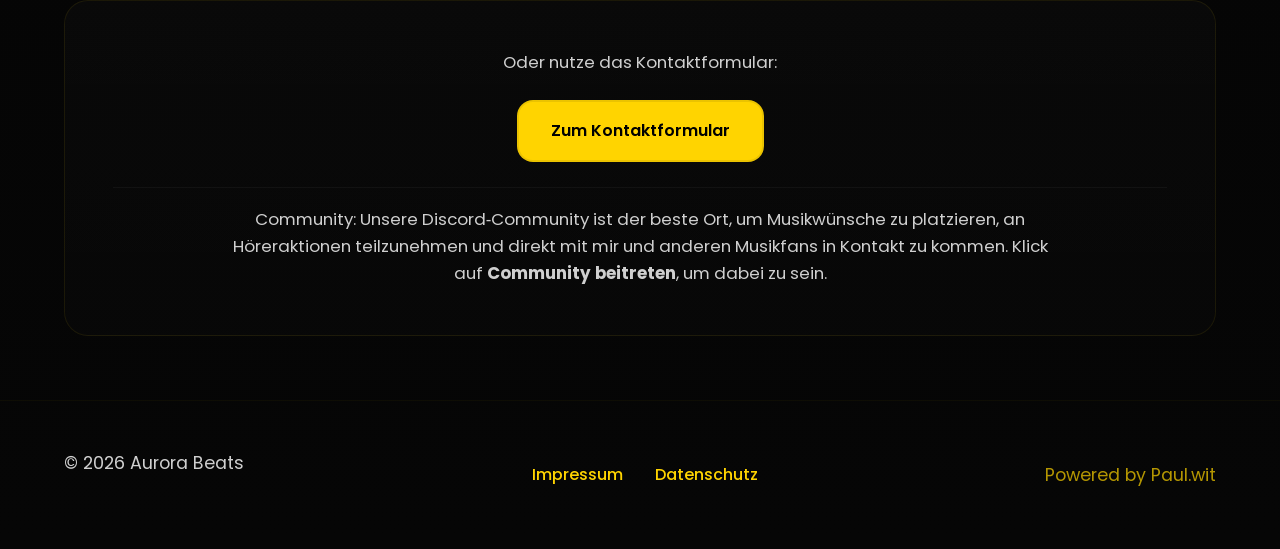
==== commit cba38029: "Beautify site with hero polish, feature cards, responsive nav, and mobile fixes" ====
--- a/index.html
+++ b/index.html
@@ -81,6 +81,7 @@
         <div class="container">
             <div class="hero-content">
                 <div class="hero-text">
+                    <p class="hero-eyebrow" data-aos="fade-up">Aurora Beats • Live Radio • Digitales Studio</p>
                     <h1 class="hero-title" data-aos="fade-up">Aurora Beats</h1>
                     <p class="hero-subtitle" data-aos="fade-up" data-aos-delay="100">Radiomoderation • Musik • Community</p>
                     <p class="hero-description" data-aos="fade-up" data-aos-delay="200">
@@ -90,6 +91,10 @@
                         <a href="#about" class="btn btn-primary">Über mich</a>
                         <a href="#contact" class="btn btn-secondary">Kontakt</a>
                     </div>
+                    <div class="hero-indicator" data-aos="fade-up" data-aos-delay="400">
+                        <span>Scroll für aktuelle Shows</span>
+                        <span class="hero-arrow">⌄</span>
+                    </div>
                 </div>
                 <div class="hero-visual">
                     <div class="glow-circle" style="animation-delay: 0s;"></div>
@@ -117,6 +122,20 @@
                 <p>
                     Die Website dient als zentrale Anlaufstelle für Informationen, Kontaktmöglichkeiten und aktuelle Termine.
                 </p>
+            </div>
+            <div class="about-grid" data-aos="fade-up" data-aos-delay="200">
+                <div class="feature-card">
+                    <h3>Live on Air</h3>
+                    <p>Frische Mixshows, persönliche Moderation und echte Radiostimmung direkt in deine Ohren.</p>
+                </div>
+                <div class="feature-card">
+                    <h3>Community Vibes</h3>
+                    <p>Discussiere mit anderen Hörern im Discord, teile Musikwünsche und sei bei Aktionen dabei.</p>
+                </div>
+                <div class="feature-card">
+                    <h3>Content mit Style</h3>
+                    <p>Instagram-Updates, Shownotes und behind-the-scenes Einblicke zu jeder Ausstrahlung.</p>
+                </div>
             </div>
         </div>
     </section>
--- a/style.css
+++ b/style.css
@@ -52,6 +52,16 @@
     color: var(--color-dark);
     line-height: 1.6;
     overflow-x: hidden;
+    position: relative;
+}
+
+body::before {
+    content: '';
+    position: fixed;
+    inset: 0;
+    background: radial-gradient(circle at 20% 10%, rgba(255,212,0,0.08), transparent 20%), radial-gradient(circle at 80% 90%, rgba(255,255,255,0.06), transparent 18%);
+    pointer-events: none;
+    opacity: 0.75;
 }
 
 /* ========================================
@@ -302,16 +312,17 @@
     gap: var(--spacing-md);
 }
 
-.mobile-nav-links .nav-link {
-    display: block;
-    padding: var(--spacing-sm) 0;
-}
-
-/* ========================================
-   HERO SECTION
-   ======================================== */
-
-.hero {
+    .menu-toggle.active span:nth-child(1) {
+        transform: translateY(8px) rotate(45deg);
+    }
+
+    .menu-toggle.active span:nth-child(2) {
+        opacity: 0;
+    }
+
+    .menu-toggle.active span:nth-child(3) {
+        transform: translateY(-8px) rotate(-45deg);
+    }
     min-height: 100vh;
     display: flex;
     align-items: center;
@@ -348,6 +359,15 @@
     z-index: 2;
 }
 
+.hero-eyebrow {
+    color: rgba(255, 212, 0, 0.85);
+    font-size: 0.95rem;
+    font-weight: 700;
+    letter-spacing: 0.2em;
+    text-transform: uppercase;
+    margin-bottom: var(--spacing-sm);
+}
+
 .hero-title {
     font-size: 4.5rem;
     line-height: 1.05;
@@ -383,6 +403,27 @@
     animation: fadeInUp 0.8s ease 0.3s both;
 }
 
+.hero-indicator {
+    display: inline-flex;
+    align-items: center;
+    gap: 0.6rem;
+    margin-top: var(--spacing-md);
+    color: rgba(255,255,255,0.8);
+    font-size: 0.95rem;
+    letter-spacing: 0.02em;
+    transition: transform var(--transition);
+}
+
+.hero-indicator:hover {
+    transform: translateY(-2px);
+}
+
+.hero-arrow {
+    display: inline-flex;
+    font-size: 1rem;
+    transform: translateY(2px);
+}
+
 .hero-visual {
     position: relative;
     height: 400px;
@@ -452,6 +493,39 @@
     font-size: 1.1rem;
     color: var(--color-gray-dark);
     margin-bottom: var(--spacing-lg);
+}
+
+.about-grid {
+    display: grid;
+    grid-template-columns: repeat(3, minmax(220px, 1fr));
+    gap: var(--spacing-lg);
+    margin-top: var(--spacing-xl);
+}
+
+.feature-card {
+    background: rgba(255,255,255,0.02);
+    border: 1px solid rgba(255,255,255,0.06);
+    border-radius: var(--radius-xl);
+    padding: var(--spacing-lg);
+    box-shadow: 0 12px 28px rgba(0,0,0,0.24);
+    transition: transform var(--transition), border-color var(--transition), box-shadow var(--transition);
+}
+
+.feature-card:hover {
+    transform: translateY(-4px);
+    border-color: rgba(255,212,0,0.3);
+    box-shadow: 0 20px 40px rgba(255,212,0,0.12);
+}
+
+.feature-card h3 {
+    font-size: 1.1rem;
+    margin-bottom: var(--spacing-sm);
+    color: var(--color-dark);
+}
+
+.feature-card p {
+    color: var(--color-gray-dark);
+    line-height: 1.8;
 }
 
 /* ========================================
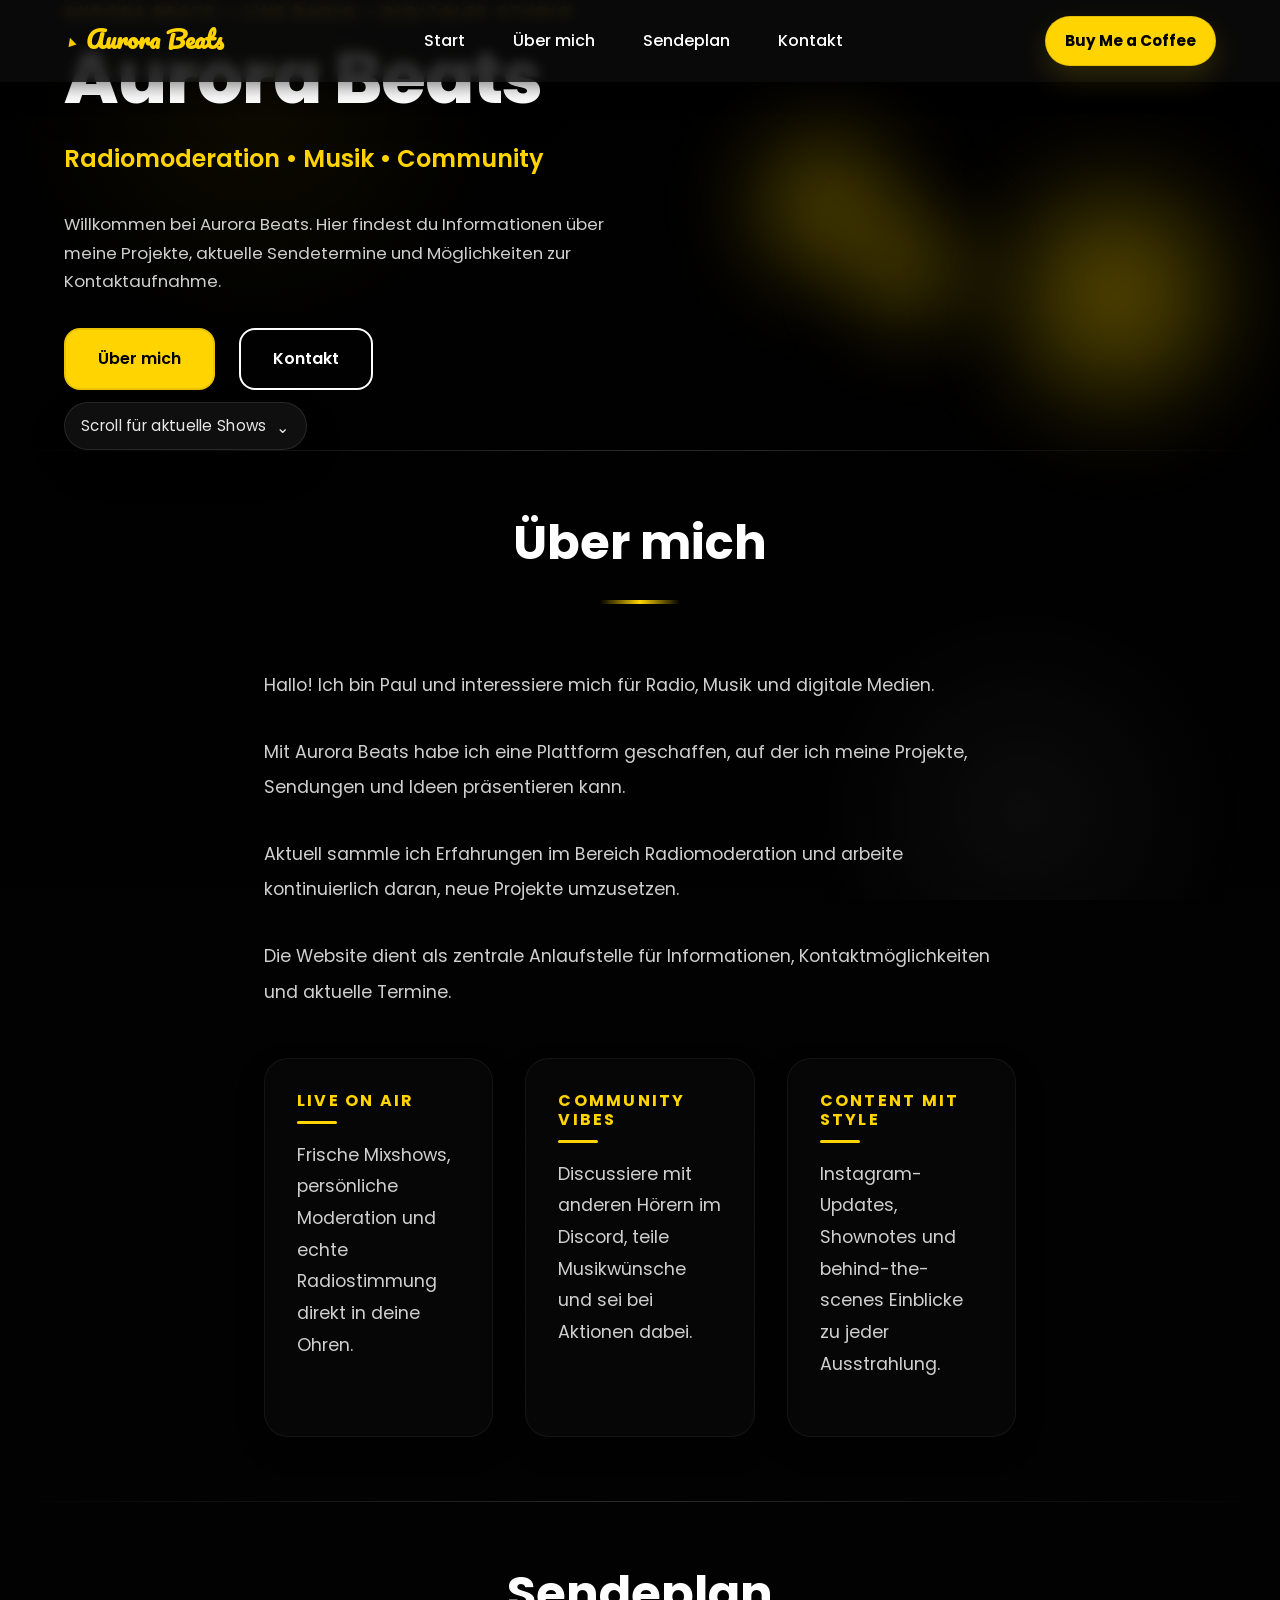
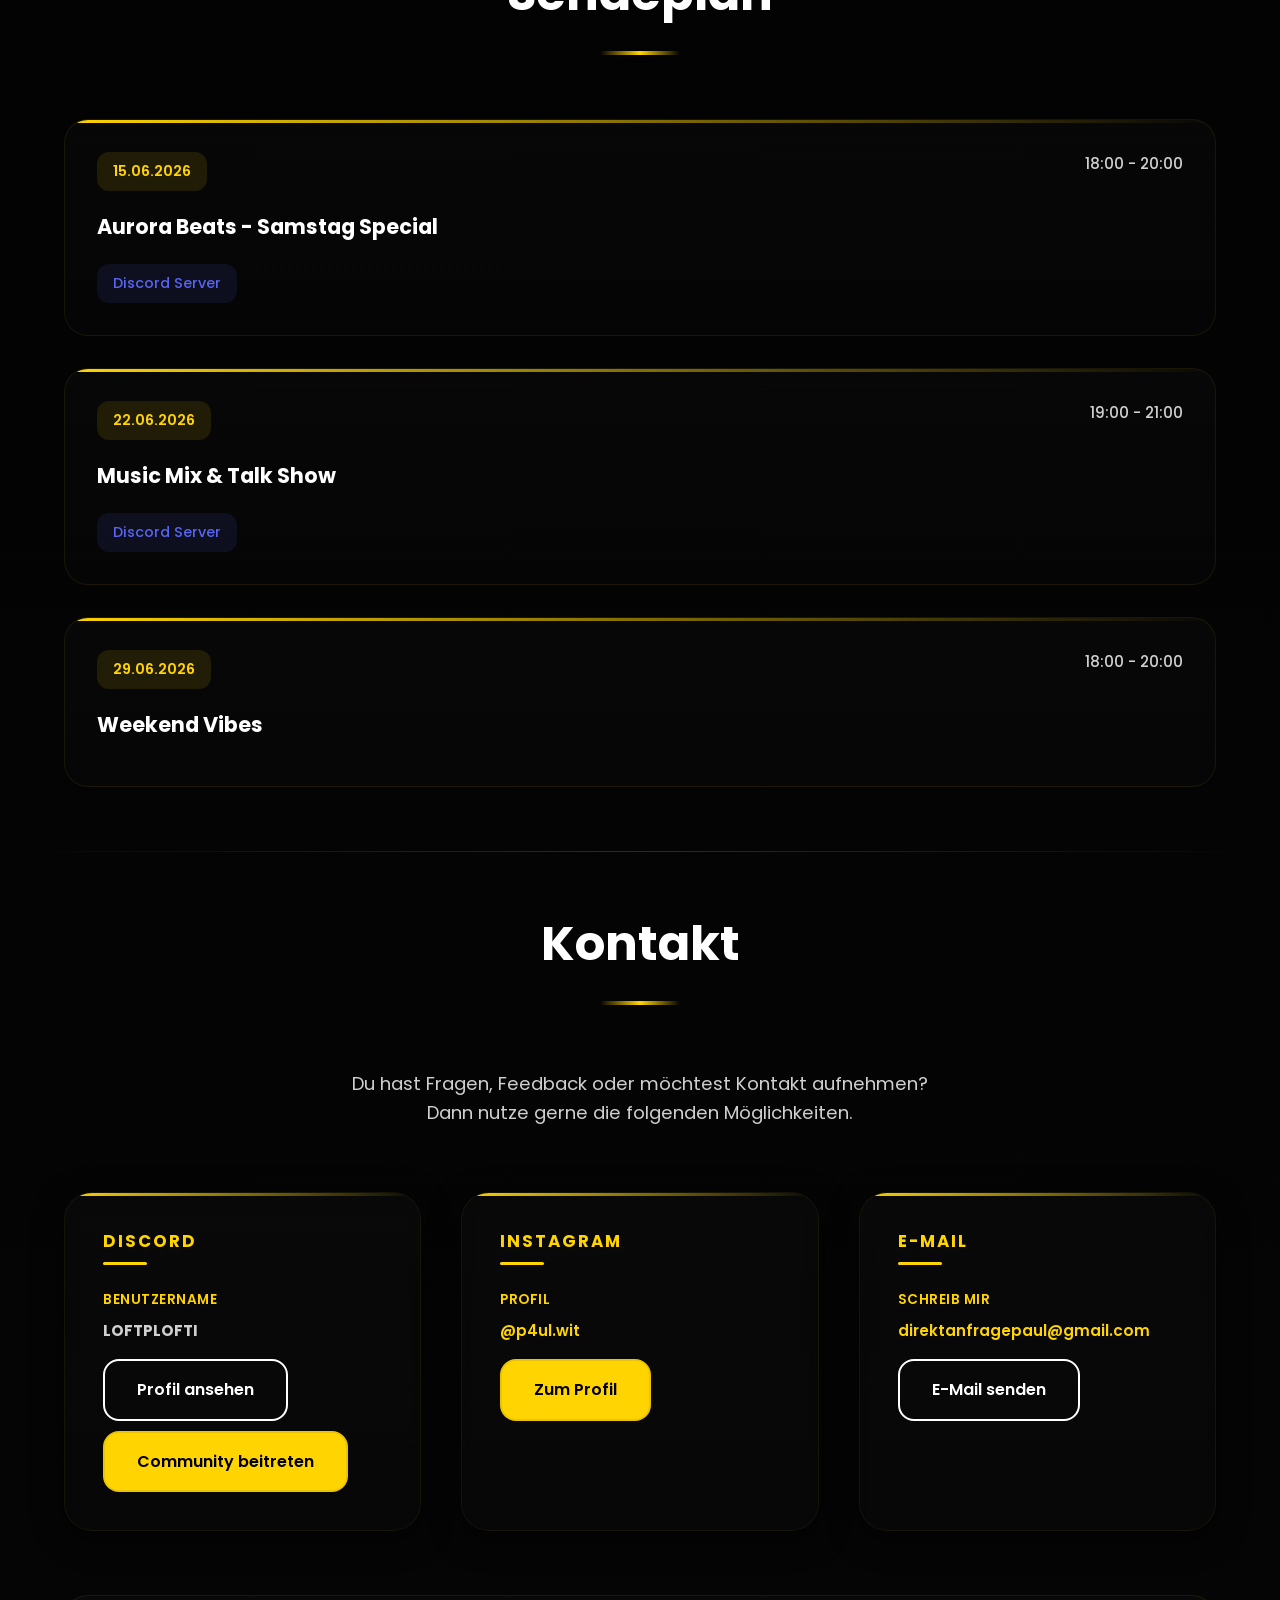
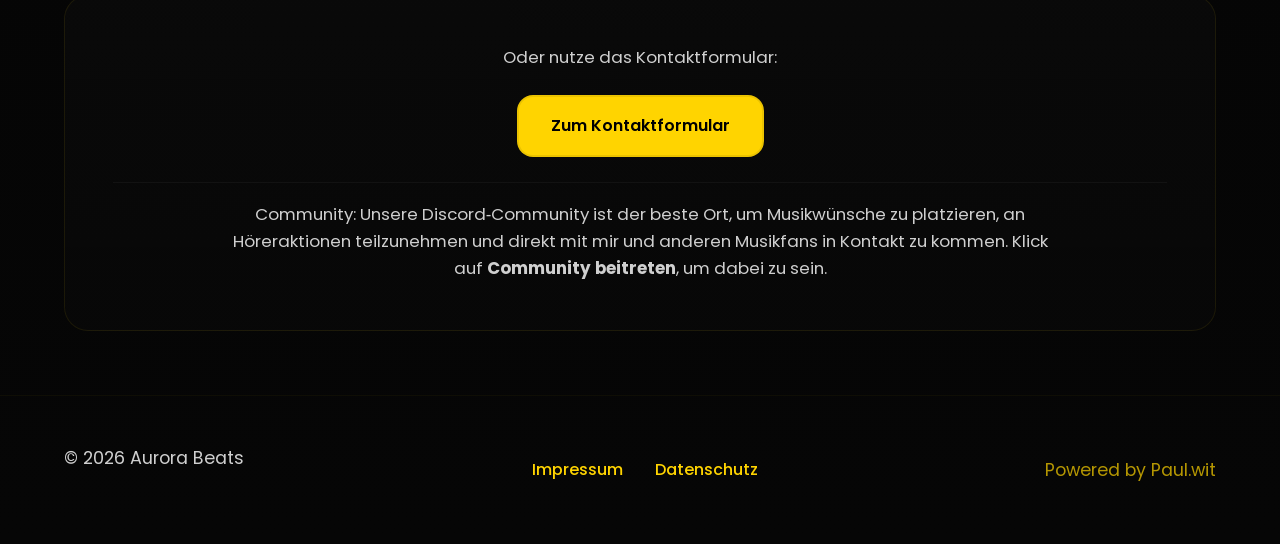
==== commit d49ab49e: "Update site polishing and mobile spacing fixes" ====
--- a/index.html
+++ b/index.html
@@ -177,7 +177,6 @@
                     <div style="margin-top:12px;">
                         <a class="btn btn-primary" href="https://www.instagram.com/p4ul.wit" target="_blank" rel="noopener noreferrer">Zum Profil</a>
                     </div>
-                    <p style="margin-top:10px;color:var(--color-gray-dark);">Auf Instagram teile ich Mix‑Clips, Behind‑the‑Scenes und Hinweise zu anstehenden Shows.</p>
                 </div>
 
                 <div class="contact-card">
--- a/style.css
+++ b/style.css
@@ -407,15 +407,22 @@
     display: inline-flex;
     align-items: center;
     gap: 0.6rem;
-    margin-top: var(--spacing-md);
-    color: rgba(255,255,255,0.8);
+    margin-top: calc(var(--spacing-md) / 2);
+    width: fit-content;
+    padding: 0.65rem 1rem;
+    color: rgba(255,255,255,0.9);
     font-size: 0.95rem;
     letter-spacing: 0.02em;
-    transition: transform var(--transition);
+    background: rgba(255,255,255,0.06);
+    border: 1px solid rgba(255,255,255,0.1);
+    border-radius: 999px;
+    box-shadow: 0 16px 40px rgba(0,0,0,0.14);
+    transition: transform var(--transition), background var(--transition);
 }
 
 .hero-indicator:hover {
-    transform: translateY(-2px);
+    transform: translateY(-1px);
+    background: rgba(255,255,255,0.09);
 }
 
 .hero-arrow {
@@ -518,9 +525,24 @@
 }
 
 .feature-card h3 {
-    font-size: 1.1rem;
+    position: relative;
+    font-size: 1rem;
+    text-transform: uppercase;
+    letter-spacing: 0.14em;
     margin-bottom: var(--spacing-sm);
-    color: var(--color-dark);
+    color: var(--color-primary);
+    padding-bottom: 0.85rem;
+}
+
+.feature-card h3::after {
+    content: '';
+    position: absolute;
+    left: 0;
+    bottom: 0;
+    width: 40px;
+    height: 3px;
+    border-radius: 999px;
+    background: var(--color-primary);
 }
 
 .feature-card p {
@@ -676,7 +698,7 @@
 .contact-grid {
     display: grid;
     grid-template-columns: repeat(auto-fit, minmax(280px, 1fr));
-    gap: var(--spacing-lg);
+    gap: calc(var(--spacing-lg) + 0.5rem);
     margin-bottom: var(--spacing-xxl);
 }
 
@@ -709,9 +731,24 @@
 }
 
 .contact-card h3 {
-    font-size: 1.3rem;
+    position: relative;
+    font-size: 1.05rem;
+    text-transform: uppercase;
+    letter-spacing: 0.12em;
     margin-bottom: var(--spacing-md);
-    color: var(--color-dark);
+    color: var(--color-primary);
+    padding-bottom: 0.9rem;
+}
+
+.contact-card h3::after {
+    content: '';
+    position: absolute;
+    left: 0;
+    bottom: 0;
+    width: 44px;
+    height: 3px;
+    border-radius: 999px;
+    background: var(--color-primary);
 }
 
 .contact-card p {
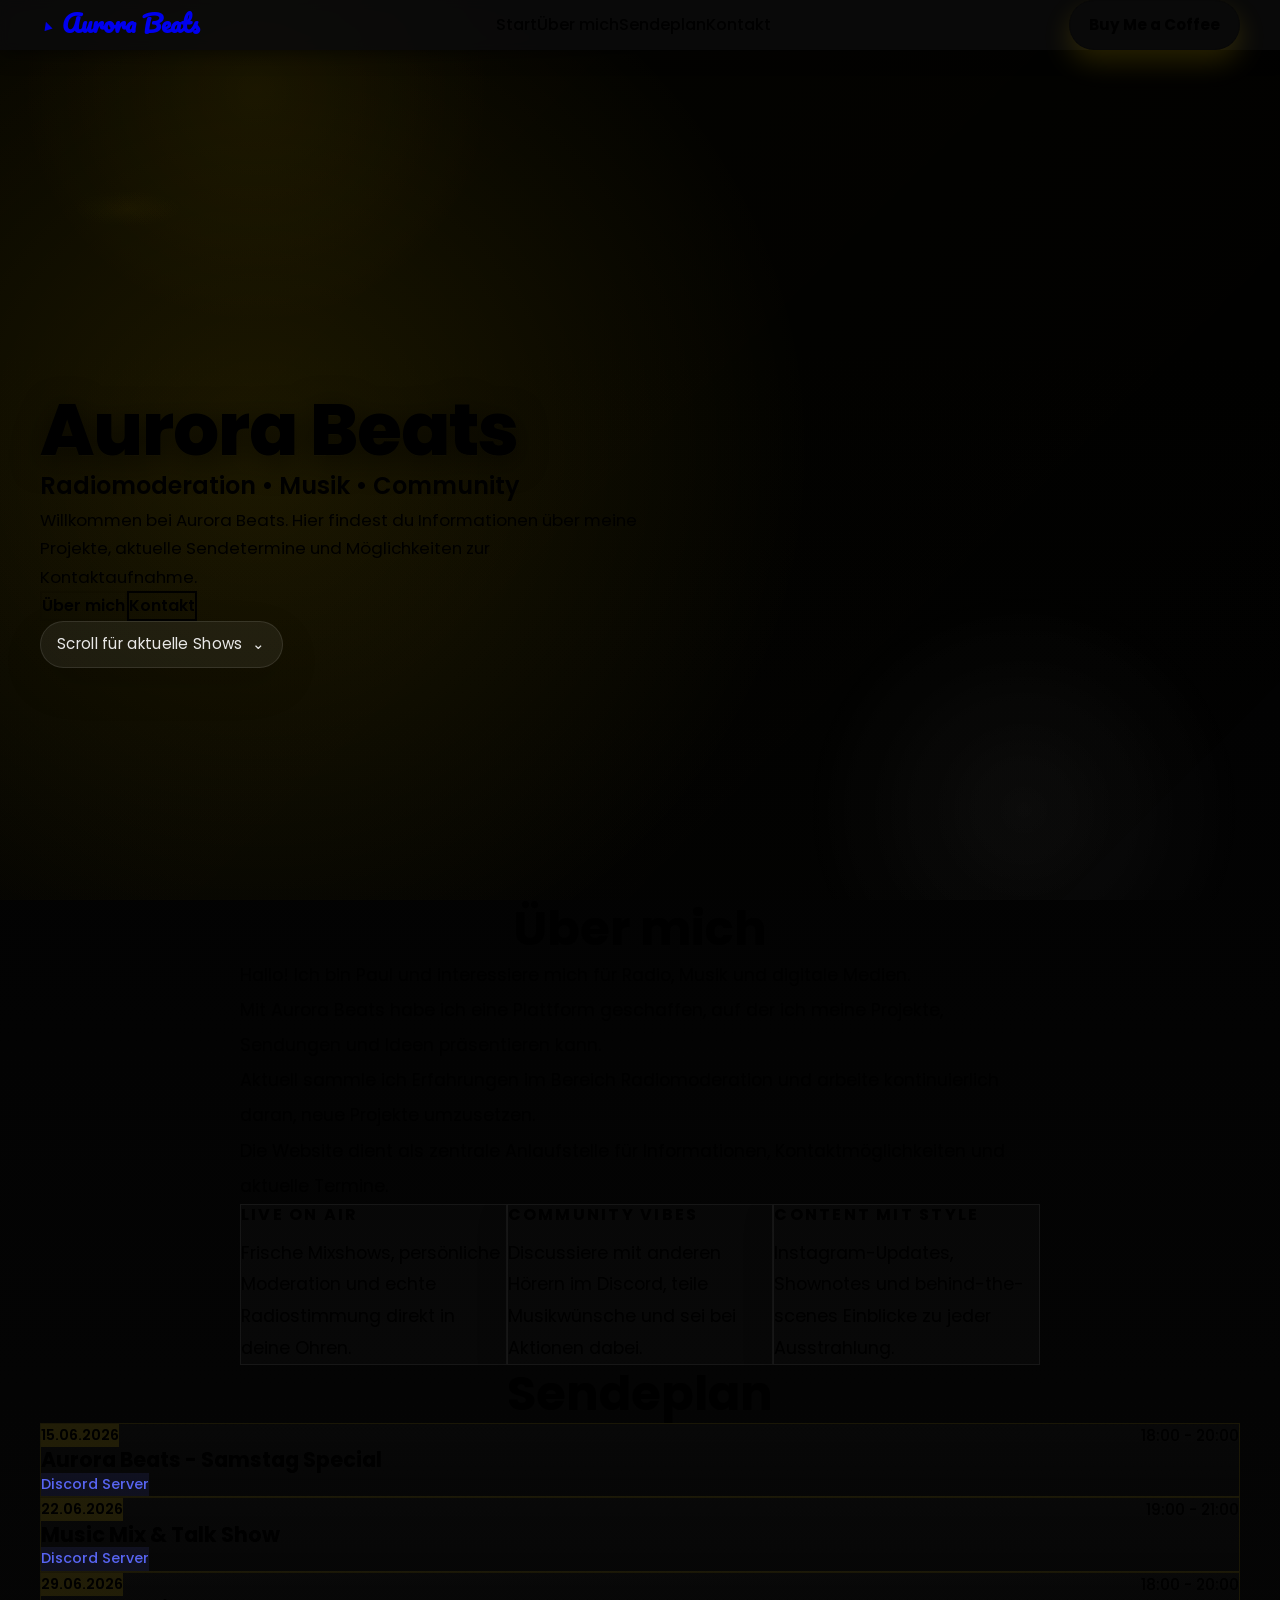
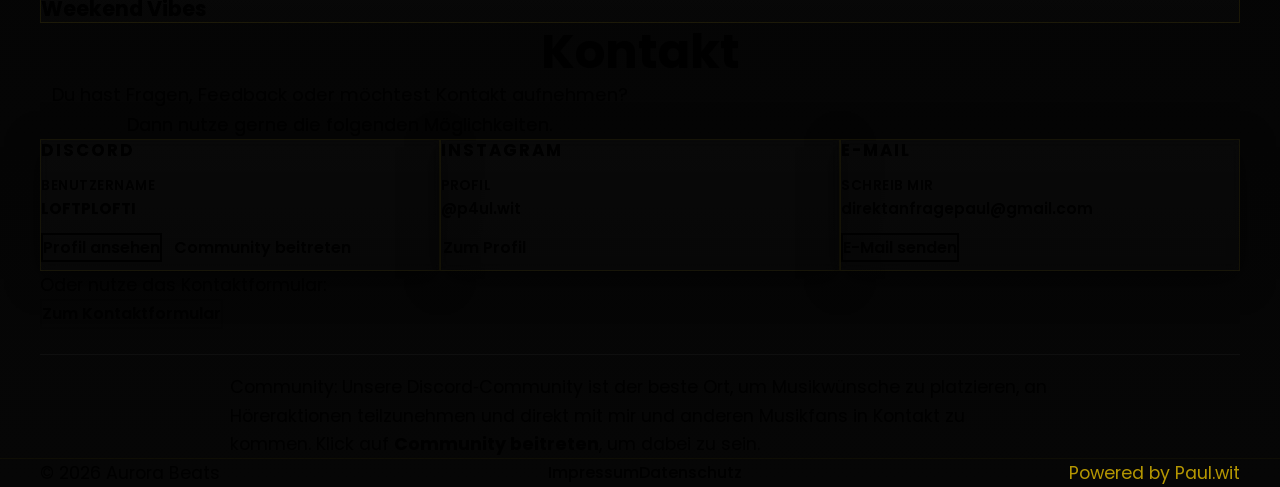
==== commit 092d748d: "Update index.html" ====
--- a/index.html
+++ b/index.html
@@ -81,7 +81,6 @@
         <div class="container">
             <div class="hero-content">
                 <div class="hero-text">
-                    <p class="hero-eyebrow" data-aos="fade-up">Aurora Beats • Live Radio • Digitales Studio</p>
                     <h1 class="hero-title" data-aos="fade-up">Aurora Beats</h1>
                     <p class="hero-subtitle" data-aos="fade-up" data-aos-delay="100">Radiomoderation • Musik • Community</p>
                     <p class="hero-description" data-aos="fade-up" data-aos-delay="200">
@@ -222,4 +221,4 @@
         ]
         </script>
 </body>
-</html>+</html>
--- a/style.css
+++ b/style.css
@@ -1,1047 +1,959 @@
-/* ========================================
-   AURORA BEATS - Modern Design System
-   ======================================== */
-
-/* CSS Variables */
-:root {
-    --color-primary: #FFD400;
-    --color-dark: #FFFFFF; /* main text color */
-    --color-light: #000000; /* page background (enforced black) */
-    --color-gray-light: #0f0f0f;
-    --color-gray-medium: #2b2b2b;
-    --color-gray-dark: #cfcfcf;
-    
-    --spacing-xs: 0.5rem;
-    --spacing-sm: 1rem;
-    --spacing-md: 1.5rem;
-    --spacing-lg: 2rem;
-    --spacing-xl: 3rem;
-    --spacing-xxl: 4rem;
-    
-    --transition: 0.3s ease;
-    --transition-smooth: 0.5s cubic-bezier(0.4, 0, 0.2, 1);
-    
-    --radius-sm: 0.5rem;
-    --radius-md: 0.75rem;
-    --radius-lg: 1rem;
-    --radius-xl: 1.5rem;
-    
-    --shadow-sm: 0 2px 8px rgba(0, 0, 0, 0.1);
-    --shadow-md: 0 8px 24px rgba(0, 0, 0, 0.15);
-    --shadow-lg: 0 16px 48px rgba(0, 0, 0, 0.2);
-}
-
-/* ========================================
-   GLOBAL STYLES
-   ======================================== */
-
-* {
-    margin: 0;
-    padding: 0;
-    box-sizing: border-box;
-}
-
-html {
-    scroll-behavior: smooth;
-}
-
-body {
-    font-family: 'Poppins', -apple-system, BlinkMacSystemFont, 'Segoe UI', Roboto, Oxygen, Ubuntu, Cantarell, sans-serif;
-    background-color: var(--color-light);
-    background-image: radial-gradient(900px 300px at 10% 10%, rgba(255,212,0,0.03), transparent 6%), linear-gradient(180deg, #000000 0%, #060606 100%);
-    color: var(--color-dark);
-    line-height: 1.6;
-    overflow-x: hidden;
-    position: relative;
-}
-
-body::before {
-    content: '';
-    position: fixed;
-    inset: 0;
-    background: radial-gradient(circle at 20% 10%, rgba(255,212,0,0.08), transparent 20%), radial-gradient(circle at 80% 90%, rgba(255,255,255,0.06), transparent 18%);
-    pointer-events: none;
-    opacity: 0.75;
-}
-
-/* ========================================
-   CONTAINER
-   ======================================== */
-
-.container {
-    max-width: 1200px;
-    margin: 0 auto;
-    padding: 0 var(--spacing-md);
-}
-
-/* ========================================
-   TYPOGRAPHY
-   ======================================== */
-
-h1, h2, h3, h4, h5, h6 {
-    font-weight: 700;
-    line-height: 1.2;
-}
-
-.section-title {
-    font-size: 3rem;
-    text-align: center;
-    margin-bottom: var(--spacing-xxl);
-    position: relative;
-    padding-bottom: var(--spacing-lg);
-}
-
-.section-title::after {
-    content: '';
-    position: absolute;
-    width: 80px;
-    height: 4px;
-    background: linear-gradient(90deg, transparent, var(--color-primary), transparent);
-    bottom: 0;
-    left: 50%;
-    transform: translateX(-50%);
-}
-
-p {
-    font-size: 1.1rem;
-    color: var(--color-gray-dark);
-    margin-bottom: var(--spacing-md);
-}
-
-/* ========================================
-   BUTTONS
-   ======================================== */
-
-.btn {
-    display: inline-block;
-    padding: var(--spacing-sm) var(--spacing-lg);
-    border-radius: var(--radius-lg);
-    text-decoration: none;
-    font-weight: 600;
-    font-size: 1rem;
-    cursor: pointer;
-    transition: var(--transition-smooth);
-    border: 2px solid transparent;
-    position: relative;
-    overflow: hidden;
-}
-
-.btn::before {
-    content: '';
-    position: absolute;
-    top: 0;
-    left: -100%;
-    width: 100%;
-    height: 100%;
-    background: rgba(255, 255, 255, 0.2);
-    transition: var(--transition);
-}
-
-.btn:hover::before {
-    left: 100%;
-}
-
-.btn-primary {
-    background: var(--color-primary);
-    color: var(--color-light); /* dark text on yellow */
-    border-color: rgba(0,0,0,0.08);
-}
-
-.btn-primary:hover {
-    transform: translateY(-2px);
-    box-shadow: 0 12px 24px rgba(255, 212, 0, 0.3);
-}
-
-.btn-secondary {
-    background: transparent;
-    color: var(--color-dark);
-    border-color: var(--color-dark);
-}
-
-.btn-secondary:hover {
-    background: var(--color-dark);
-    color: var(--color-light);
-    box-shadow: 0 12px 24px rgba(17, 17, 17, 0.3);
-}
-
-/* ========================================
-   NAVBAR
-   ======================================== */
-
-.navbar {
-    position: fixed;
-    top: 0;
-    left: 0;
-    right: 0;
-    background: rgba(11, 11, 11, 0.85);
-    backdrop-filter: blur(6px);
-    box-shadow: 0 2px 20px rgba(0, 0, 0, 0.6);
-    z-index: 1000;
-    transition: var(--transition);
-}
-
-.navbar-content {
-    display: flex;
-    justify-content: space-between;
-    align-items: center;
-    padding: var(--spacing-sm) 0;
-}
-
-.logo {
-    font-size: 1.5rem;
-    font-weight: 700;
-    color: var(--color-dark);
-}
-
-.logo-text {
-    font-family: 'Pacifico', cursive;
-    font-size: 1.5rem;
-    color: var(--color-primary);
-    display: inline-block;
-    transform: translateY(-2px);
-}
-
-.logo-link { display:flex; align-items:center; gap:8px; text-decoration:none; }
-.logo-mark { display:inline-block; color:var(--color-primary); font-size:0.9rem; transform: rotate(-18deg); opacity:0.95; }
-
-.nav-links {
-    display: flex;
-    list-style: none;
-    gap: var(--spacing-xl);
-}
-
-.nav-link {
-    color: var(--color-dark);
-    text-decoration: none;
-    font-weight: 500;
-    position: relative;
-    transition: color var(--transition);
-}
-
-.nav-link::after {
-    content: '';
-    position: absolute;
-    bottom: -4px;
-    left: 0;
-    width: 0;
-    height: 2px;
-    background: var(--color-primary);
-    transition: width var(--transition);
-}
-
-.nav-link:hover {
-    color: var(--color-primary);
-}
-
-.nav-link:hover::after {
-    width: 100%;
-}
-
-.bmc-inline {
-    display: flex;
-    align-items: center;
-    justify-content: flex-end;
-    min-width: 0;
-}
-
-.bmc-button {
-    display: inline-flex;
-    align-items: center;
-    justify-content: center;
-    padding: 0.75rem 1.2rem;
-    border-radius: 999px;
-    font-weight: 700;
-    font-size: 0.95rem;
-    color: #000;
-    background: var(--color-primary);
-    text-decoration: none;
-    border: 1px solid rgba(0, 0, 0, 0.1);
-    box-shadow: 0 12px 28px rgba(255, 212, 0, 0.15);
-    transition: transform var(--transition), box-shadow var(--transition), background var(--transition);
-}
-
-.bmc-button:hover {
-    transform: translateY(-1px);
-    background: #ffe65a;
-    box-shadow: 0 16px 32px rgba(255, 212, 0, 0.22);
-}
-
-.mobile-menu-cta {
-    margin-top: var(--spacing-lg);
-    text-align: center;
-}
-
-.menu-toggle {
-    display: none;
-    flex-direction: column;
-    gap: 5px;
-    background: none;
-    border: none;
-    cursor: pointer;
-}
-
-.menu-toggle span {
-    width: 25px;
-    height: 3px;
-    background: var(--color-dark);
-    border-radius: 2px;
-    transition: var(--transition);
-}
-
-.mobile-menu {
-    display: none;
-    position: fixed;
-    top: 60px;
-    left: 0;
-    right: 0;
-    background: rgba(8,8,8,0.98);
-    backdrop-filter: blur(6px);
-    padding: var(--spacing-lg);
-    z-index: 999;
-}
-
-.mobile-menu.active {
-    display: block;
-    animation: fadeInUp 0.25s ease both;
-}
-
-.mobile-nav-links {
-    list-style: none;
-    display: flex;
-    flex-direction: column;
-    gap: var(--spacing-md);
-}
-
-    .menu-toggle.active span:nth-child(1) {
-        transform: translateY(8px) rotate(45deg);
-    }
-
-    .menu-toggle.active span:nth-child(2) {
-        opacity: 0;
-    }
-
-    .menu-toggle.active span:nth-child(3) {
-        transform: translateY(-8px) rotate(-45deg);
-    }
-    min-height: 100vh;
-    display: flex;
-    align-items: center;
-    padding-top: 80px;
-    position: relative;
-    background: linear-gradient(135deg, rgba(255, 212, 0, 0.02) 0%, rgba(0,0,0,0) 100%);
-    overflow: hidden;
-}
-
-.hero::before {
-    content: '';
-    position: absolute;
-    top: 0;
-    left: 0;
-    right: 0;
-    bottom: 0;
-    background: radial-gradient(circle at 20% 50%, rgba(255, 212, 0, 0.1) 0%, transparent 50%);
-    pointer-events: none;
-}
-
-.hero .container {
-    position: relative;
-    z-index: 2;
-}
-
-.hero-content {
-    display: grid;
-    grid-template-columns: 1fr 1fr;
-    gap: var(--spacing-xxl);
-    align-items: center;
-}
-
-.hero-text {
-    z-index: 2;
-}
-
-.hero-eyebrow {
-    color: rgba(255, 212, 0, 0.85);
-    font-size: 0.95rem;
-    font-weight: 700;
-    letter-spacing: 0.2em;
-    text-transform: uppercase;
-    margin-bottom: var(--spacing-sm);
-}
-
-.hero-title {
-    font-size: 4.5rem;
-    line-height: 1.05;
-    margin-bottom: var(--spacing-md);
-    color: var(--color-dark);
-    text-shadow: 0 6px 30px rgba(0,0,0,0.6), 0 1px 0 rgba(255,255,255,0.02);
-    letter-spacing: -1px;
-    font-weight: 800;
-    animation: fadeInUp 0.8s ease;
-}
-
-.hero-subtitle {
-    font-size: 1.5rem;
-    color: var(--color-primary);
-    margin-bottom: var(--spacing-lg);
-    font-weight: 600;
-    animation: fadeInUp 0.8s ease 0.1s both;
-}
-
-.hero-description {
-    font-size: 1.05rem;
-    color: var(--color-gray-dark);
-    margin-bottom: var(--spacing-lg);
-    line-height: 1.7;
-    max-width: 640px;
-    animation: fadeInUp 0.8s ease 0.2s both;
-}
-
-.hero-buttons {
-    display: flex;
-    gap: var(--spacing-md);
-    flex-wrap: wrap;
-    animation: fadeInUp 0.8s ease 0.3s both;
-}
-
-.hero-indicator {
-    display: inline-flex;
-    align-items: center;
-    gap: 0.6rem;
-    margin-top: calc(var(--spacing-md) / 2);
-    width: fit-content;
-    padding: 0.65rem 1rem;
-    color: rgba(255,255,255,0.9);
-    font-size: 0.95rem;
-    letter-spacing: 0.02em;
-    background: rgba(255,255,255,0.06);
-    border: 1px solid rgba(255,255,255,0.1);
-    border-radius: 999px;
-    box-shadow: 0 16px 40px rgba(0,0,0,0.14);
-    transition: transform var(--transition), background var(--transition);
-}
-
-.hero-indicator:hover {
-    transform: translateY(-1px);
-    background: rgba(255,255,255,0.09);
-}
-
-.hero-arrow {
-    display: inline-flex;
-    font-size: 1rem;
-    transform: translateY(2px);
-}
-
-.hero-visual {
-    position: relative;
-    height: 400px;
-    display: flex;
-    align-items: center;
-    justify-content: center;
-}
-
-.glow-circle {
-    position: absolute;
-    border-radius: 50%;
-    background: radial-gradient(circle, rgba(255, 212, 0, 0.4) 0%, transparent 70%);
-    filter: blur(40px);
-    animation: floatGlow 6s ease-in-out infinite;
-}
-
-.glow-circle:nth-child(1) {
-    width: 200px;
-    height: 200px;
-    top: 20%;
-    left: 10%;
-}
-
-.glow-circle:nth-child(2) {
-    width: 300px;
-    height: 300px;
-    top: 30%;
-    right: -50px;
-}
-
-.glow-circle:nth-child(3) {
-    width: 150px;
-    height: 150px;
-    bottom: 20%;
-    left: 30%;
-}
-
-/* ========================================
-   ABOUT SECTION
-   ======================================== */
-
-.about {
-    padding: var(--spacing-xxl) 0;
-    background: transparent;
-    position: relative;
-}
-
-.about::before {
-    content: '';
-    position: absolute;
-    top: 0;
-    left: 0;
-    right: 0;
-    height: 1px;
-    background: linear-gradient(90deg, transparent, var(--color-gray-medium), transparent);
-}
-
-.about .container {
-    max-width: 800px;
-}
-
-.about-content {
-    line-height: 2;
-}
-
-.about-content p {
-    font-size: 1.1rem;
-    color: var(--color-gray-dark);
-    margin-bottom: var(--spacing-lg);
-}
-
-.about-grid {
-    display: grid;
-    grid-template-columns: repeat(3, minmax(220px, 1fr));
-    gap: var(--spacing-lg);
-    margin-top: var(--spacing-xl);
-}
-
-.feature-card {
-    background: rgba(255,255,255,0.02);
-    border: 1px solid rgba(255,255,255,0.06);
-    border-radius: var(--radius-xl);
-    padding: var(--spacing-lg);
-    box-shadow: 0 12px 28px rgba(0,0,0,0.24);
-    transition: transform var(--transition), border-color var(--transition), box-shadow var(--transition);
-}
-
-.feature-card:hover {
-    transform: translateY(-4px);
-    border-color: rgba(255,212,0,0.3);
-    box-shadow: 0 20px 40px rgba(255,212,0,0.12);
-}
-
-.feature-card h3 {
-    position: relative;
-    font-size: 1rem;
-    text-transform: uppercase;
-    letter-spacing: 0.14em;
-    margin-bottom: var(--spacing-sm);
-    color: var(--color-primary);
-    padding-bottom: 0.85rem;
-}
-
-.feature-card h3::after {
-    content: '';
-    position: absolute;
-    left: 0;
-    bottom: 0;
-    width: 40px;
-    height: 3px;
-    border-radius: 999px;
-    background: var(--color-primary);
-}
-
-.feature-card p {
-    color: var(--color-gray-dark);
-    line-height: 1.8;
-}
-
-/* ========================================
-   SCHEDULE SECTION
-   ======================================== */
-
-.schedule {
-    padding: var(--spacing-xxl) 0;
-    background: transparent;
-    position: relative;
-}
-
-.schedule::before {
-    content: '';
-    position: absolute;
-    top: 0;
-    left: 0;
-    right: 0;
-    height: 1px;
-    background: linear-gradient(90deg, transparent, var(--color-gray-medium), transparent);
-}
-
-.schedule-container {
-    display: grid;
-    gap: var(--spacing-lg);
-}
-
-.schedule-card {
-    background: linear-gradient(180deg, rgba(255,255,255,0.02), rgba(255,255,255,0.01));
-    border: 1px solid rgba(255, 212, 0, 0.08);
-    border-radius: var(--radius-xl);
-    padding: var(--spacing-lg);
-    transition: var(--transition-smooth);
-    cursor: default;
-    position: relative;
-    overflow: hidden;
-}
-
-.schedule-card::before {
-    content: '';
-    position: absolute;
-    top: 0;
-    left: 0;
-    right: 0;
-    height: 3px;
-    background: linear-gradient(90deg, var(--color-primary), transparent);
-}
-
-.schedule-card:hover {
-    transform: translateY(-4px);
-    box-shadow: 0 16px 32px rgba(255, 212, 0, 0.15);
-    border-color: rgba(255, 212, 0, 0.4);
-}
-
-.schedule-header {
-    display: flex;
-    justify-content: space-between;
-    align-items: flex-start;
-    margin-bottom: var(--spacing-md);
-}
-
-.schedule-date {
-    font-size: 0.9rem;
-    color: var(--color-primary);
-    font-weight: 600;
-    background: rgba(255, 212, 0, 0.1);
-    padding: var(--spacing-xs) var(--spacing-sm);
-    border-radius: var(--radius-md);
-}
-
-.schedule-time {
-    font-size: 0.95rem;
-    color: var(--color-gray-dark);
-    font-weight: 500;
-}
-
-.schedule-title {
-    font-size: 1.3rem;
-    font-weight: 700;
-    color: var(--color-dark);
-    margin-bottom: var(--spacing-sm);
-}
-
-.schedule-footer {
-    display: flex;
-    gap: var(--spacing-md);
-    margin-top: var(--spacing-md);
-}
-
-.schedule-discord {
-    display: inline-flex;
-    align-items: center;
-    gap: var(--spacing-xs);
-    padding: var(--spacing-xs) var(--spacing-sm);
-    background: rgba(88, 101, 242, 0.1);
-    color: #5865F2;
-    border-radius: var(--radius-md);
-    text-decoration: none;
-    font-size: 0.9rem;
-    font-weight: 500;
-    transition: var(--transition);
-}
-
-.schedule-discord:hover {
-    background: rgba(88, 101, 242, 0.2);
-}
-
-.loading {
-    text-align: center;
-    padding: var(--spacing-xl);
-    color: var(--color-gray-dark);
-}
-
-.empty-schedule {
-    text-align: center;
-    padding: var(--spacing-xl);
-    color: var(--color-gray-dark);
-    font-size: 1.1rem;
-}
-
-/* ========================================
-   CONTACT SECTION
-   ======================================== */
-
-.contact {
-    padding: var(--spacing-xxl) 0;
-    background: transparent;
-    position: relative;
-}
-
-.contact::before {
-    content: '';
-    position: absolute;
-    top: 0;
-    left: 0;
-    right: 0;
-    height: 1px;
-    background: linear-gradient(90deg, transparent, var(--color-gray-medium), transparent);
-}
-
-.contact-intro {
-    text-align: center;
-    max-width: 600px;
-    margin: 0 auto var(--spacing-xxl);
-    font-size: 1.15rem;
-}
-
-.contact-grid {
-    display: grid;
-    grid-template-columns: repeat(auto-fit, minmax(280px, 1fr));
-    gap: calc(var(--spacing-lg) + 0.5rem);
-    margin-bottom: var(--spacing-xxl);
-}
-
-.contact-card {
-    background: linear-gradient(180deg, rgba(255,255,255,0.02), rgba(255,255,255,0.01));
-    border: 1px solid rgba(255, 212, 0, 0.06);
-    border-radius: calc(var(--radius-xl) + 4px);
-    padding: calc(var(--spacing-lg) + 6px);
-    transition: var(--transition-smooth);
-    position: relative;
-    overflow: hidden;
-    backdrop-filter: blur(6px);
-    box-shadow: 0 8px 30px rgba(0,0,0,0.6);
-}
-
-.contact-card::before {
-    content: '';
-    position: absolute;
-    top: 0;
-    left: 0;
-    right: 0;
-    height: 3px;
-    background: linear-gradient(90deg, var(--color-primary), transparent);
-}
-
-.contact-card:hover {
-    transform: translateY(-4px);
-    box-shadow: 0 16px 32px rgba(255, 212, 0, 0.15);
-    border-color: rgba(255, 212, 0, 0.4);
-}
-
-.contact-card h3 {
-    position: relative;
-    font-size: 1.05rem;
-    text-transform: uppercase;
-    letter-spacing: 0.12em;
-    margin-bottom: var(--spacing-md);
-    color: var(--color-primary);
-    padding-bottom: 0.9rem;
-}
-
-.contact-card h3::after {
-    content: '';
-    position: absolute;
-    left: 0;
-    bottom: 0;
-    width: 44px;
-    height: 3px;
-    border-radius: 999px;
-    background: var(--color-primary);
-}
-
-.contact-card p {
-    font-size: 0.95rem;
-    margin-bottom: var(--spacing-sm);
-}
-
-.contact-card .label {
-    font-size: 0.85rem;
-    color: var(--color-primary);
-    text-transform: uppercase;
-    letter-spacing: 0.5px;
-    margin-bottom: var(--spacing-xs);
-    font-weight: 600;
-}
-
-.social-link {
-    color: var(--color-primary);
-    text-decoration: none;
-    font-weight: 600;
-    transition: var(--transition);
-    word-break: break-all;
-}
-
-.social-link:hover {
-    text-decoration: underline;
-}
-
-.contact-form-section {
-    text-align: center;
-    padding: var(--spacing-xl);
-    background: linear-gradient(180deg, rgba(255,255,255,0.02), rgba(255,255,255,0.01));
-    border-radius: var(--radius-xl);
-    border: 1px solid rgba(255, 212, 0, 0.08);
-}
-
-.contact-form-section p {
-    margin-bottom: var(--spacing-md);
-    font-size: 1.05rem;
-}
-
-/* ========================================
-   FOOTER
-   ======================================== */
-
-.footer {
-    background: transparent;
-    color: var(--color-dark);
-    padding: var(--spacing-xl) 0;
-    position: relative;
-    border-top: 1px solid rgba(255, 212, 0, 0.04);
-}
-
-.footer-content {
-    display: flex;
-    justify-content: space-between;
-    align-items: center;
-    flex-wrap: wrap;
-    gap: var(--spacing-lg);
-}
-
-.footer-links {
-    display: flex;
-    gap: var(--spacing-lg);
-}
-
-.footer-links a {
-    color: var(--color-primary);
-    text-decoration: none;
-    transition: var(--transition);
-    font-weight: 500;
-}
-
-.footer-links a:hover {
-    text-decoration: underline;
-}
-
-.footer-credit {
-    color: rgba(255, 212, 0, 0.7);
-    margin: 0;
-}
-
-/* ========================================
-   ANIMATIONS
-   ======================================== */
-
-@keyframes fadeInUp {
-    from {
-        opacity: 0;
-        transform: translateY(30px);
-    }
-    to {
-        opacity: 1;
-        transform: translateY(0);
-    }
-}
-
-@keyframes floatGlow {
-    0%, 100% {
-        transform: translate(0, 0) scale(1);
-    }
-    25% {
-        transform: translate(20px, -20px) scale(1.05);
-    }
-    50% {
-        transform: translate(-10px, 20px) scale(0.95);
-    }
-    75% {
-        transform: translate(-20px, -10px) scale(1.08);
-    }
-}
-
-@keyframes slideInFromLeft {
-    from {
-        opacity: 0;
-        transform: translateX(-50px);
-    }
-    to {
-        opacity: 1;
-        transform: translateX(0);
-    }
-}
-
-@keyframes slideInFromRight {
-    from {
-        opacity: 0;
-        transform: translateX(50px);
-    }
-    to {
-        opacity: 1;
-        transform: translateX(0);
-    }
-}
-
-.aos-fade-up {
-    animation: fadeInUp 0.6s ease-out;
-}
-
-.aos-slide-left {
-    animation: slideInFromLeft 0.6s ease-out;
-}
-
-.aos-slide-right {
-    animation: slideInFromRight 0.6s ease-out;
-}
-
-/* ========================================
-   MEDIA QUERIES
-   ======================================== */
-
-@media (max-width: 768px) {
-    .nav-links {
-        display: none;
-    }
-
-    .bmc-inline {
-        display: none;
-    }
-
-    .navbar-content {
-        flex-wrap: wrap;
-        gap: var(--spacing-sm);
-    }
-
-    .menu-toggle {
-        display: flex;
-    }
-
-    .mobile-menu-cta {
-        margin-top: var(--spacing-lg);
-    }
-
-    .mobile-menu-cta .bmc-button {
-        width: 100%;
-        justify-content: center;
-    }
-
-    .mobile-menu.active {
-        display: block;
-    }
-
-    .hero-content {
-        grid-template-columns: 1fr;
-    }
-
-    .hero-title {
-        font-size: 2.5rem;
-    }
-
-    .hero-subtitle {
-        font-size: 1.2rem;
-    }
-
-    .hero-visual {
-        height: 300px;
-        margin-top: var(--spacing-xl);
-    }
-
-    .glow-circle:nth-child(1) {
-        width: 150px;
-        height: 150px;
-    }
-
-    .glow-circle:nth-child(2) {
-        width: 200px;
-        height: 200px;
-    }
-
-    .glow-circle:nth-child(3) {
-        width: 100px;
-        height: 100px;
-    }
-
-    .section-title {
-        font-size: 2rem;
-        margin-bottom: var(--spacing-xl);
-    }
-
-    .hero-buttons {
-        flex-direction: column;
-    }
-
-    .hero-buttons .btn {
-        width: 100%;
-        text-align: center;
-    }
-
-    .contact-grid {
-        grid-template-columns: 1fr;
-    }
-
-    .footer-content {
-        flex-direction: column;
-        text-align: center;
-    }
-
-    .footer-links {
-        justify-content: center;
-    }
-
-    .hero {
-        min-height: auto;
-        padding-top: 100px;
-        padding-bottom: var(--spacing-xl);
-    }
-
-    .about,
-    .schedule,
-    .contact {
-        padding: var(--spacing-xl) 0;
-    }
-}
-
-@media (max-width: 480px) {
-    :root {
-        --spacing-xl: 2rem;
-        --spacing-xxl: 2.5rem;
-    }
-
-    .container {
-        padding: 0 var(--spacing-sm);
-    }
-
-    .hero-title {
-        font-size: 2rem;
-    }
-
-    .hero-subtitle {
-        font-size: 1rem;
-    }
-
-    .hero-description {
-        font-size: 1rem;
-    }
-
-    .section-title {
-        font-size: 1.5rem;
-    }
-
-    p {
-        font-size: 1rem;
-    }
-
-    .schedule-header {
-        flex-direction: column;
-    }
-
-    .schedule-time {
-        margin-top: var(--spacing-sm);
-    }
-
-    .btn {
-        padding: var(--spacing-sm) var(--spacing-md);
-        font-size: 0.95rem;
-    }
-}+<!DOCTYPE html>
+<html lang="de">
+<head>
+    <meta charset="UTF-8" />
+    <meta name="viewport" content="width=device-width, initial-scale=1.0" />
+    <title>Aurora Beats</title>
+    <link rel="preconnect" href="https://fonts.googleapis.com">
+    <link rel="preconnect" href="https://fonts.gstatic.com" crossorigin>
+    <link href="https://fonts.googleapis.com/css2?family=Poppins:wght@400;500;600;700;800&family=Pacifico&display=swap" rel="stylesheet">
+    <style>
+        :root {
+            --color-primary: #FFD400;
+            --color-dark: #FFFFFF;
+            --color-light: #000000;
+            --color-gray-light: #0f0f0f;
+            --color-gray-medium: #2b2b2b;
+            --color-gray-dark: #cfcfcf;
+
+            --spacing-xs: 0.5rem;
+            --spacing-sm: 1rem;
+            --spacing-md: 1.5rem;
+            --spacing-lg: 2rem;
+            --spacing-xl: 3rem;
+            --spacing-xxl: 4rem;
+
+            --transition: 0.3s ease;
+            --transition-smooth: 0.5s cubic-bezier(0.4, 0, 0.2, 1);
+
+            --radius-sm: 0.5rem;
+            --radius-md: 0.75rem;
+            --radius-lg: 1rem;
+            --radius-xl: 1.5rem;
+        }
+
+        * {
+            margin: 0;
+            padding: 0;
+            box-sizing: border-box;
+            min-width: 0;
+        }
+
+        html {
+            scroll-behavior: smooth;
+            overflow-x: hidden;
+            width: 100%;
+            max-width: 100vw;
+        }
+
+        body {
+            font-family: 'Poppins', -apple-system, BlinkMacSystemFont, 'Segoe UI', Roboto, Oxygen, Ubuntu, Cantarell, sans-serif;
+            background-color: var(--color-light);
+            background-image: radial-gradient(900px 300px at 10% 10%, rgba(255,212,0,0.03), transparent 6%), linear-gradient(180deg, #000000 0%, #060606 100%);
+            color: var(--color-dark);
+            line-height: 1.6;
+            overflow-x: hidden;
+            position: relative;
+            max-width: 100vw;
+            width: 100%;
+        }
+
+        body::before {
+            content: '';
+            position: fixed;
+            inset: 0;
+            background: radial-gradient(circle at 20% 10%, rgba(255,212,0,0.08), transparent 20%), radial-gradient(circle at 80% 90%, rgba(255,255,255,0.06), transparent 18%);
+            pointer-events: none;
+            opacity: 0.75;
+        }
+
+        section {
+            scroll-margin-top: 100px;
+        }
+
+        img, video, iframe, svg {
+            max-width: 100%;
+            height: auto;
+        }
+
+        .container {
+            max-width: 1200px;
+            margin: 0 auto;
+            padding: 0 var(--spacing-md);
+        }
+
+        h1, h2, h3, h4, h5, h6 {
+            font-weight: 700;
+            line-height: 1.2;
+        }
+
+        .section-title {
+            font-size: 3rem;
+            text-align: center;
+            margin-bottom: var(--spacing-xxl);
+            position: relative;
+            padding-bottom: var(--spacing-lg);
+        }
+
+        .section-title::after {
+            content: '';
+            position: absolute;
+            width: 80px;
+            height: 4px;
+            background: linear-gradient(90deg, transparent, var(--color-primary), transparent);
+            bottom: 0;
+            left: 50%;
+            transform: translateX(-50%);
+        }
+
+        p {
+            font-size: 1.1rem;
+            color: var(--color-gray-dark);
+            margin-bottom: var(--spacing-md);
+        }
+
+        .btn {
+            display: inline-block;
+            padding: var(--spacing-sm) var(--spacing-lg);
+            border-radius: var(--radius-lg);
+            text-decoration: none;
+            font-weight: 600;
+            font-size: 1rem;
+            cursor: pointer;
+            transition: var(--transition-smooth);
+            border: 2px solid transparent;
+            position: relative;
+            overflow: hidden;
+        }
+
+        .btn::before {
+            content: '';
+            position: absolute;
+            top: 0;
+            left: -100%;
+            width: 100%;
+            height: 100%;
+            background: rgba(255, 255, 255, 0.2);
+            transition: var(--transition);
+        }
+
+        .btn:hover::before {
+            left: 100%;
+        }
+
+        .btn-primary {
+            background: var(--color-primary);
+            color: var(--color-light);
+            border-color: rgba(0,0,0,0.08);
+        }
+
+        .btn-primary:hover {
+            transform: translateY(-2px);
+            box-shadow: 0 12px 24px rgba(255, 212, 0, 0.3);
+        }
+
+        .btn-secondary {
+            background: transparent;
+            color: var(--color-dark);
+            border-color: var(--color-dark);
+        }
+
+        .btn-secondary:hover {
+            background: var(--color-dark);
+            color: var(--color-light);
+            box-shadow: 0 12px 24px rgba(17, 17, 17, 0.3);
+        }
+
+        .navbar {
+            position: fixed;
+            top: 0;
+            left: 0;
+            right: 0;
+            background: rgba(11, 11, 11, 0.85);
+            backdrop-filter: blur(6px);
+            box-shadow: 0 2px 20px rgba(0, 0, 0, 0.6);
+            z-index: 1000;
+            transition: var(--transition);
+        }
+
+        .navbar-content {
+            display: flex;
+            justify-content: space-between;
+            align-items: center;
+            padding: var(--spacing-sm) 0;
+            min-width: 0;
+            flex-wrap: wrap;
+        }
+
+        .logo {
+            font-size: 1.5rem;
+            font-weight: 700;
+            color: var(--color-dark);
+            max-width: 100%;
+            overflow-wrap: anywhere;
+            word-break: break-word;
+            white-space: normal;
+        }
+
+        .logo-text {
+            font-family: 'Pacifico', cursive;
+            font-size: 1.5rem;
+            color: var(--color-primary);
+            display: inline-block;
+            transform: translateY(-2px);
+            max-width: 100%;
+            overflow-wrap: anywhere;
+            word-break: break-word;
+            white-space: normal;
+        }
+
+        .logo-link {
+            display: flex;
+            align-items: center;
+            gap: 8px;
+            text-decoration: none;
+            min-width: 0;
+            flex-wrap: wrap;
+        }
+
+        .logo-mark {
+            display: inline-block;
+            color: var(--color-primary);
+            font-size: 0.9rem;
+            transform: rotate(-18deg);
+            opacity: 0.95;
+        }
+
+        .nav-links {
+            display: flex;
+            list-style: none;
+            gap: var(--spacing-xl);
+            min-width: 0;
+        }
+
+        .nav-link {
+            color: var(--color-dark);
+            text-decoration: none;
+            font-weight: 500;
+            position: relative;
+            transition: color var(--transition);
+        }
+
+        .nav-link::after {
+            content: '';
+            position: absolute;
+            bottom: -4px;
+            left: 0;
+            width: 0;
+            height: 2px;
+            background: var(--color-primary);
+            transition: width var(--transition);
+        }
+
+        .nav-link:hover {
+            color: var(--color-primary);
+        }
+
+        .nav-link:hover::after {
+            width: 100%;
+        }
+
+        .bmc-inline {
+            display: flex;
+            align-items: center;
+            justify-content: flex-end;
+            min-width: 0;
+        }
+
+        .bmc-button {
+            display: inline-flex;
+            align-items: center;
+            justify-content: center;
+            padding: 0.75rem 1.2rem;
+            border-radius: 999px;
+            font-weight: 700;
+            font-size: 0.95rem;
+            color: #000;
+            background: var(--color-primary);
+            text-decoration: none;
+            border: 1px solid rgba(0, 0, 0, 0.1);
+            box-shadow: 0 12px 28px rgba(255, 212, 0, 0.15);
+            transition: transform var(--transition), box-shadow var(--transition), background var(--transition);
+        }
+
+        .bmc-button:hover {
+            transform: translateY(-1px);
+            background: #ffe65a;
+            box-shadow: 0 16px 32px rgba(255, 212, 0, 0.22);
+        }
+
+        .mobile-menu-cta {
+            margin-top: var(--spacing-lg);
+            text-align: center;
+        }
+
+        .menu-toggle {
+            display: none;
+            flex-direction: column;
+            gap: 5px;
+            background: none;
+            border: none;
+            cursor: pointer;
+        }
+
+        .menu-toggle span {
+            width: 25px;
+            height: 3px;
+            background: var(--color-dark);
+            border-radius: 2px;
+            transition: var(--transition);
+        }
+
+        .mobile-menu {
+            display: none;
+            position: fixed;
+            top: 60px;
+            left: 0;
+            right: 0;
+            background: rgba(8,8,8,0.98);
+            backdrop-filter: blur(6px);
+            padding: var(--spacing-lg);
+            z-index: 999;
+            max-width: 100vw;
+            overflow-x: hidden;
+        }
+
+        .mobile-menu.active {
+            display: block;
+            animation: fadeInUp 0.25s ease both;
+        }
+
+        .mobile-nav-links {
+            list-style: none;
+            display: flex;
+            flex-direction: column;
+            gap: var(--spacing-md);
+        }
+
+        .menu-toggle.active span:nth-child(1) {
+            transform: translateY(8px) rotate(45deg);
+        }
+
+        .menu-toggle.active span:nth-child(2) {
+            opacity: 0;
+        }
+
+        .menu-toggle.active span:nth-child(3) {
+            transform: translateY(-8px) rotate(-45deg);
+        }
+
+        .hero {
+            min-height: 100vh;
+            display: flex;
+            align-items: center;
+            padding-top: 160px;
+            position: relative;
+            background: linear-gradient(135deg, rgba(255, 212, 0, 0.02) 0%, rgba(0,0,0,0) 100%);
+            overflow: hidden;
+        }
+
+        .hero::before {
+            content: '';
+            position: absolute;
+            top: 0;
+            left: 0;
+            right: 0;
+            bottom: 0;
+            background: radial-gradient(circle at 20% 50%, rgba(255, 212, 0, 0.1) 0%, transparent 50%);
+            pointer-events: none;
+        }
+
+        .hero .container {
+            position: relative;
+            z-index: 2;
+        }
+
+        .hero-content {
+            display: grid;
+            grid-template-columns: 1fr 1fr;
+            gap: var(--spacing-xxl);
+            align-items: center;
+            min-width: 0;
+        }
+
+        .hero-text {
+            z-index: 2;
+            min-width: 0;
+        }
+
+        .hero-title {
+            font-size: 4.5rem;
+            line-height: 1.05;
+            margin-bottom: var(--spacing-md);
+            color: var(--color-dark);
+            text-shadow: 0 6px 30px rgba(0,0,0,0.6), 0 1px 0 rgba(255,255,255,0.02);
+            letter-spacing: -1px;
+            font-weight: 800;
+            animation: fadeInUp 0.8s ease;
+            overflow-wrap: anywhere;
+            word-break: break-word;
+            max-width: 100%;
+        }
+
+        .hero-subtitle {
+            font-size: 1.5rem;
+            color: var(--color-primary);
+            margin-bottom: var(--spacing-lg);
+            font-weight: 600;
+            animation: fadeInUp 0.8s ease 0.1s both;
+            overflow-wrap: anywhere;
+            word-break: break-word;
+        }
+
+        .hero-description {
+            font-size: 1.05rem;
+            color: var(--color-gray-dark);
+            margin-bottom: var(--spacing-lg);
+            line-height: 1.7;
+            max-width: 640px;
+            animation: fadeInUp 0.8s ease 0.2s both;
+        }
+
+        .hero-buttons {
+            display: flex;
+            gap: var(--spacing-md);
+            flex-wrap: wrap;
+            animation: fadeInUp 0.8s ease 0.3s both;
+        }
+
+        .hero-indicator {
+            display: inline-flex;
+            align-items: center;
+            gap: 0.6rem;
+            margin-top: calc(var(--spacing-md) / 2);
+            width: fit-content;
+            padding: 0.65rem 1rem;
+            color: rgba(255,255,255,0.9);
+            font-size: 0.95rem;
+            letter-spacing: 0.02em;
+            background: rgba(255,255,255,0.06);
+            border: 1px solid rgba(255,255,255,0.1);
+            border-radius: 999px;
+            box-shadow: 0 16px 40px rgba(0,0,0,0.14);
+            transition: transform var(--transition), background var(--transition);
+            max-width: 100%;
+            overflow-wrap: anywhere;
+            white-space: normal;
+        }
+
+        .hero-visual {
+            position: relative;
+            height: 400px;
+            display: flex;
+            align-items: center;
+            justify-content: center;
+        }
+
+        .about, .schedule, .contact {
+            padding: var(--spacing-xxl) 0;
+            background: transparent;
+            position: relative;
+        }
+
+        .about::before, .schedule::before, .contact::before {
+            content: '';
+            position: absolute;
+            top: 0;
+            left: 0;
+            right: 0;
+            height: 1px;
+            background: linear-gradient(90deg, transparent, var(--color-gray-medium), transparent);
+        }
+
+        .about .container {
+            max-width: 800px;
+        }
+
+        .about-content {
+            line-height: 2;
+        }
+
+        .about-content p {
+            font-size: 1.1rem;
+            color: var(--color-gray-dark);
+            margin-bottom: var(--spacing-lg);
+        }
+
+        .about-grid {
+            display: grid;
+            grid-template-columns: repeat(3, minmax(220px, 1fr));
+            gap: var(--spacing-lg);
+            margin-top: var(--spacing-xl);
+            width: 100%;
+            max-width: 100%;
+            overflow: hidden;
+        }
+
+        .feature-card {
+            background: rgba(255,255,255,0.02);
+            border: 1px solid rgba(255,255,255,0.06);
+            border-radius: var(--radius-xl);
+            padding: var(--spacing-lg);
+            box-shadow: 0 12px 28px rgba(0,0,0,0.24);
+            transition: transform var(--transition), border-color var(--transition), box-shadow var(--transition);
+            width: 100%;
+            max-width: 100%;
+            overflow: hidden;
+            word-wrap: break-word;
+            overflow-wrap: break-word;
+        }
+
+        .feature-card:hover {
+            transform: translateY(-4px);
+            border-color: rgba(255,212,0,0.3);
+            box-shadow: 0 20px 40px rgba(255,212,0,0.12);
+        }
+
+        .feature-card h3 {
+            position: relative;
+            font-size: 1rem;
+            text-transform: uppercase;
+            letter-spacing: 0.14em;
+            margin-bottom: var(--spacing-sm);
+            color: var(--color-primary);
+            padding-bottom: 0.85rem;
+        }
+
+        .feature-card h3::after {
+            content: '';
+            position: absolute;
+            left: 0;
+            bottom: 0;
+            width: 40px;
+            height: 3px;
+            border-radius: 999px;
+            background: var(--color-primary);
+        }
+
+        .feature-card p {
+            color: var(--color-gray-dark);
+            line-height: 1.8;
+        }
+
+        .schedule-container {
+            display: grid;
+            gap: var(--spacing-lg);
+        }
+
+        .schedule-card {
+            background: linear-gradient(180deg, rgba(255,255,255,0.02), rgba(255,255,255,0.01));
+            border: 1px solid rgba(255, 212, 0, 0.08);
+            border-radius: var(--radius-xl);
+            padding: var(--spacing-lg);
+            transition: var(--transition-smooth);
+            cursor: default;
+            position: relative;
+            overflow: hidden;
+        }
+
+        .schedule-card::before {
+            content: '';
+            position: absolute;
+            top: 0;
+            left: 0;
+            right: 0;
+            height: 3px;
+            background: linear-gradient(90deg, var(--color-primary), transparent);
+        }
+
+        .schedule-card:hover {
+            transform: translateY(-4px);
+            box-shadow: 0 16px 32px rgba(255, 212, 0, 0.15);
+            border-color: rgba(255, 212, 0, 0.4);
+        }
+
+        .schedule-header {
+            display: flex;
+            justify-content: space-between;
+            align-items: flex-start;
+            margin-bottom: var(--spacing-md);
+        }
+
+        .schedule-date {
+            font-size: 0.9rem;
+            color: var(--color-primary);
+            font-weight: 600;
+            background: rgba(255, 212, 0, 0.1);
+            padding: var(--spacing-xs) var(--spacing-sm);
+            border-radius: var(--radius-md);
+        }
+
+        .schedule-time {
+            font-size: 0.95rem;
+            color: var(--color-gray-dark);
+            font-weight: 500;
+        }
+
+        .schedule-title {
+            font-size: 1.3rem;
+            font-weight: 700;
+            color: var(--color-dark);
+            margin-bottom: var(--spacing-sm);
+        }
+
+        .schedule-footer {
+            display: flex;
+            gap: var(--spacing-md);
+            margin-top: var(--spacing-md);
+        }
+
+        .schedule-discord {
+            display: inline-flex;
+            align-items: center;
+            gap: var(--spacing-xs);
+            padding: var(--spacing-xs) var(--spacing-sm);
+            background: rgba(88, 101, 242, 0.1);
+            color: #5865F2;
+            border-radius: var(--radius-md);
+            text-decoration: none;
+            font-size: 0.9rem;
+            font-weight: 500;
+            transition: var(--transition);
+        }
+
+        .schedule-discord:hover {
+            background: rgba(88, 101, 242, 0.2);
+        }
+
+        .empty-schedule {
+            text-align: center;
+            padding: var(--spacing-xl);
+            color: var(--color-gray-dark);
+            font-size: 1.1rem;
+        }
+
+        .contact-intro {
+            text-align: center;
+            max-width: 600px;
+            margin: 0 auto var(--spacing-xxl);
+            font-size: 1.15rem;
+        }
+
+        .contact-grid {
+            display: grid;
+            grid-template-columns: repeat(auto-fit, minmax(280px, 1fr));
+            gap: calc(var(--spacing-lg) + 0.5rem);
+            margin-bottom: var(--spacing-xxl);
+        }
+
+        .contact-card {
+            background: linear-gradient(180deg, rgba(255,255,255,0.02), rgba(255,255,255,0.01));
+            border: 1px solid rgba(255, 212, 0, 0.06);
+            border-radius: calc(var(--radius-xl) + 4px);
+            padding: calc(var(--spacing-lg) + 6px);
+            transition: var(--transition-smooth);
+            position: relative;
+            overflow: hidden;
+            backdrop-filter: blur(6px);
+            box-shadow: 0 8px 30px rgba(0,0,0,0.6);
+        }
+
+        .contact-card::before {
+            content: '';
+            position: absolute;
+            top: 0;
+            left: 0;
+            right: 0;
+            height: 3px;
+            background: linear-gradient(90deg, var(--color-primary), transparent);
+        }
+
+        .contact-card:hover {
+            transform: translateY(-4px);
+            box-shadow: 0 16px 32px rgba(255, 212, 0, 0.15);
+            border-color: rgba(255, 212, 0, 0.4);
+        }
+
+        .contact-card h3 {
+            position: relative;
+            font-size: 1.05rem;
+            text-transform: uppercase;
+            letter-spacing: 0.12em;
+            margin-bottom: var(--spacing-md);
+            color: var(--color-primary);
+            padding-bottom: 0.9rem;
+        }
+
+        .contact-card h3::after {
+            content: '';
+            position: absolute;
+            left: 0;
+            bottom: 0;
+            width: 44px;
+            height: 3px;
+            border-radius: 999px;
+            background: var(--color-primary);
+        }
+
+        .contact-card p {
+            font-size: 0.95rem;
+            margin-bottom: var(--spacing-sm);
+        }
+
+        .contact-card .label {
+            font-size: 0.85rem;
+            color: var(--color-primary);
+            text-transform: uppercase;
+            letter-spacing: 0.5px;
+            margin-bottom: var(--spacing-xs);
+            font-weight: 600;
+        }
+
+        .social-link {
+            color: var(--color-primary);
+            text-decoration: none;
+            font-weight: 600;
+            transition: var(--transition);
+            word-break: break-all;
+        }
+
+        .footer {
+            background: transparent;
+            color: var(--color-dark);
+            padding: var(--spacing-xl) 0;
+            position: relative;
+            border-top: 1px solid rgba(255, 212, 0, 0.04);
+        }
+
+        .footer-content {
+            display: flex;
+            justify-content: space-between;
+            align-items: center;
+            flex-wrap: wrap;
+            gap: var(--spacing-lg);
+        }
+
+        .footer-links {
+            display: flex;
+            gap: var(--spacing-lg);
+        }
+
+        .footer-links a {
+            color: var(--color-primary);
+            text-decoration: none;
+            transition: var(--transition);
+            font-weight: 500;
+        }
+
+        .footer-credit {
+            color: rgba(255, 212, 0, 0.7);
+            margin: 0;
+        }
+
+        @keyframes fadeInUp {
+            from { opacity: 0; transform: translateY(30px); }
+            to { opacity: 1; transform: translateY(0); }
+        }
+
+        @keyframes floatGlow {
+            0%, 100% { transform: translate(0, 0) scale(1); }
+            25% { transform: translate(20px, -20px) scale(1.05); }
+            50% { transform: translate(-10px, 20px) scale(0.95); }
+            75% { transform: translate(-20px, -10px) scale(1.08); }
+        }
+
+        .aos-fade-up { animation: fadeInUp 0.6s ease-out; }
+
+        @media (max-width: 768px) {
+            .nav-links { display: none; }
+            .bmc-inline { display: none; }
+            .navbar-content { flex-wrap: wrap; gap: var(--spacing-sm); }
+            .menu-toggle { display: flex; }
+            .mobile-menu-cta .bmc-button { width: 100%; justify-content: center; }
+            .mobile-menu.active { display: block; }
+            .hero-content { grid-template-columns: 1fr; }
+            .hero-title { font-size: 2.5rem; }
+            .hero-subtitle { font-size: 1.2rem; }
+            .hero-visual { display: none; }
+            .section-title { font-size: 2rem; margin-bottom: var(--spacing-xl); }
+            .hero-buttons { flex-direction: column; }
+            .hero-buttons .btn { width: 100%; text-align: center; }
+            .contact-grid { grid-template-columns: 1fr; }
+            .about-grid { grid-template-columns: 1fr !important; gap: var(--spacing-md); width: 100%; }
+            .feature-card { width: 100% !important; max-width: 100% !important; }
+            .footer-content { flex-direction: column; text-align: center; }
+            .footer-links { justify-content: center; }
+            .hero { min-height: auto; padding-top: 100px; padding-bottom: var(--spacing-xl); }
+            .about, .schedule, .contact { padding: var(--spacing-xl) 0; }
+            .schedule-header { flex-direction: column; }
+            .schedule-time { margin-top: var(--spacing-sm); }
+
+            .about-grid,
+            .contact-grid,
+            .schedule-container {
+                grid-template-columns: 1fr !important;
+            }
+        }
+
+        @media (max-width: 480px) {
+            :root {
+                --spacing-xl: 2rem;
+                --spacing-xxl: 2.5rem;
+            }
+
+            * {
+                max-width: 100%;
+            }
+
+            html, body {
+                overflow-x: hidden !important;
+                width: 100%;
+                max-width: 100vw;
+            }
+
+            .container {
+                max-width: 100% !important;
+                width: 100% !important;
+                padding: 0 var(--spacing-sm);
+            }
+
+            .hero-title { font-size: 2rem; }
+            .hero-subtitle { font-size: 1rem; }
+            .hero-description { font-size: 0.95rem; }
+            .section-title { font-size: 1.5rem; }
+            p { font-size: 0.95rem; }
+            .about-grid { grid-template-columns: 1fr !important; }
+            .feature-card { width: 100% !important; }
+            .schedule-header { flex-direction: column; }
+            .schedule-time { margin-top: var(--spacing-sm); }
+            .btn { padding: var(--spacing-sm) var(--spacing-md); font-size: 0.9rem; }
+        }
+    </style>
+</head>
+<body>
+    <header class="navbar">
+        <div class="container navbar-content">
+            <a href="#" class="logo-link">
+                <span class="logo-mark">▶</span>
+                <span class="logo-text">Aurora Beats</span>
+            </a>
+            <button class="menu-toggle" aria-label="Menü öffnen">
+                <span></span>
+                <span></span>
+                <span></span>
+            </button>
+        </div>
+        <nav class="mobile-menu">
+            <ul class="mobile-nav-links">
+                <li><a class="nav-link" href="#about">Über uns</a></li>
+                <li><a class="nav-link" href="#schedule">Sendeplan</a></li>
+                <li><a class="nav-link" href="#contact">Kontakt</a></li>
+            </ul>
+        </nav>
+    </header>
+
+    <main>
+        <section class="hero" id="home">
+            <div class="container">
+                <div class="hero-content">
+                    <div class="hero-text">
+                        <h1 class="hero-title">Aurora Beats</h1>
+                        <p class="hero-subtitle">Radiomoderation • Musik • Community</p>
+                        <p class="hero-description">Die Website dient als zentrale Anlaufstelle für Informationen, Kontaktmöglichkeiten und aktuelle Termine.</p>
+                        <div class="hero-buttons">
+                            <a href="#schedule" class="btn btn-primary">Zum Sendeplan</a>
+                            <a href="#contact" class="btn btn-secondary">Kontakt</a>
+                        </div>
+                    </div>
+                    <div class="hero-visual">
+                        <div class="glow-circle"></div>
+                        <div class="glow-circle"></div>
+                        <div class="glow-circle"></div>
+                    </div>
+                </div>
+            </div>
+        </section>
+
+        <section class="about" id="about">
+            <div class="container">
+                <h2 class="section-title">Über uns</h2>
+                <div class="about-content">
+                    <p>Aurora Beats steht für frische Musik, kreative Sendungen und eine starke Community rund um das Hörerlebnis.</p>
+                </div>
+                <div class="about-grid">
+                    <div class="feature-card">
+                        <h3>Live on Air</h3>
+                        <p>Frische Mixshows, persönliche Moderation und echte Radiostimmung direkt in deine Ohren.</p>
+                    </div>
+                    <div class="feature-card">
+                        <h3>Community Vibes</h3>
+                        <p>Discussiere mit anderen Hörern im Discord, teile Musikwünsche und sei bei Aktionen dabei.</p>
+                    </div>
+                    <div class="feature-card">
+                        <h3>Content mit Style</h3>
+                        <p>Instagram-Updates, Shownotes und behind-the-scenes Einblicke zu jeder Ausstrahlung.</p>
+                    </div>
+                </div>
+            </div>
+        </section>
+
+        <section class="schedule" id="schedule">
+            <div class="container">
+                <h2 class="section-title">Sendeplan</h2>
+                <div class="schedule-container">
+                    <div class="schedule-card">
+                        <div class="empty-schedule">Hier ist noch nichts zu sehen</div>
+                    </div>
+                    <div class="schedule-card">
+                        <div class="schedule-header">
+                            <span class="schedule-date">Vorlage</span>
+                            <span class="schedule-time">Uhrzeit eintragen</span>
+                        </div>
+                        <div class="schedule-title">Sendungstitel hier einfügen</div>
+                        <p>Beschreibung der Sendung eintragen.</p>
+                        <div class="schedule-footer">
+                            <a href="#" class="schedule-discord">Discord-Link einfügen</a>
+                        </div>
+                    </div>
+                </div>
+            </div>
+        </section>
+
+        <section class="contact" id="contact">
+            <div class="container">
+                <h2 class="section-title">Kontakt</h2>
+                <p class="contact-intro">Hier findest du die wichtigsten Kontaktmöglichkeiten und Community-Links.</p>
+                <div class="contact-grid">
+                    <div class="contact-card">
+                        <h3>Discord</h3>
+                        <p class="label">Server</p>
+                        <p><a class="social-link" href="#">Discord-Link einfügen</a></p>
+                    </div>
+                    <div class="contact-card">
+                        <h3>Instagram</h3>
+                        <p class="label">Profil</p>
+                        <p><a class="social-link" href="#">Instagram-Link einfügen</a></p>
+                    </div>
+                    <div class="contact-card">
+                        <h3>E-Mail</h3>
+                        <p class="label">Kontakt</p>
+                        <p><a class="social-link" href="#">E-Mail-Adresse einfügen</a></p>
+                    </div>
+                </div>
+            </div>
+        </section>
+    </main>
+
+    <footer class="footer">
+        <div class="container footer-content">
+            <p class="footer-credit">© Aurora Beats</p>
+            <div class="footer-links">
+                <a href="#home">Start</a>
+                <a href="#about">Über uns</a>
+                <a href="#schedule">Sendeplan</a>
+                <a href="#contact">Kontakt</a>
+            </div>
+        </div>
+    </footer>
+</body>
+</html>
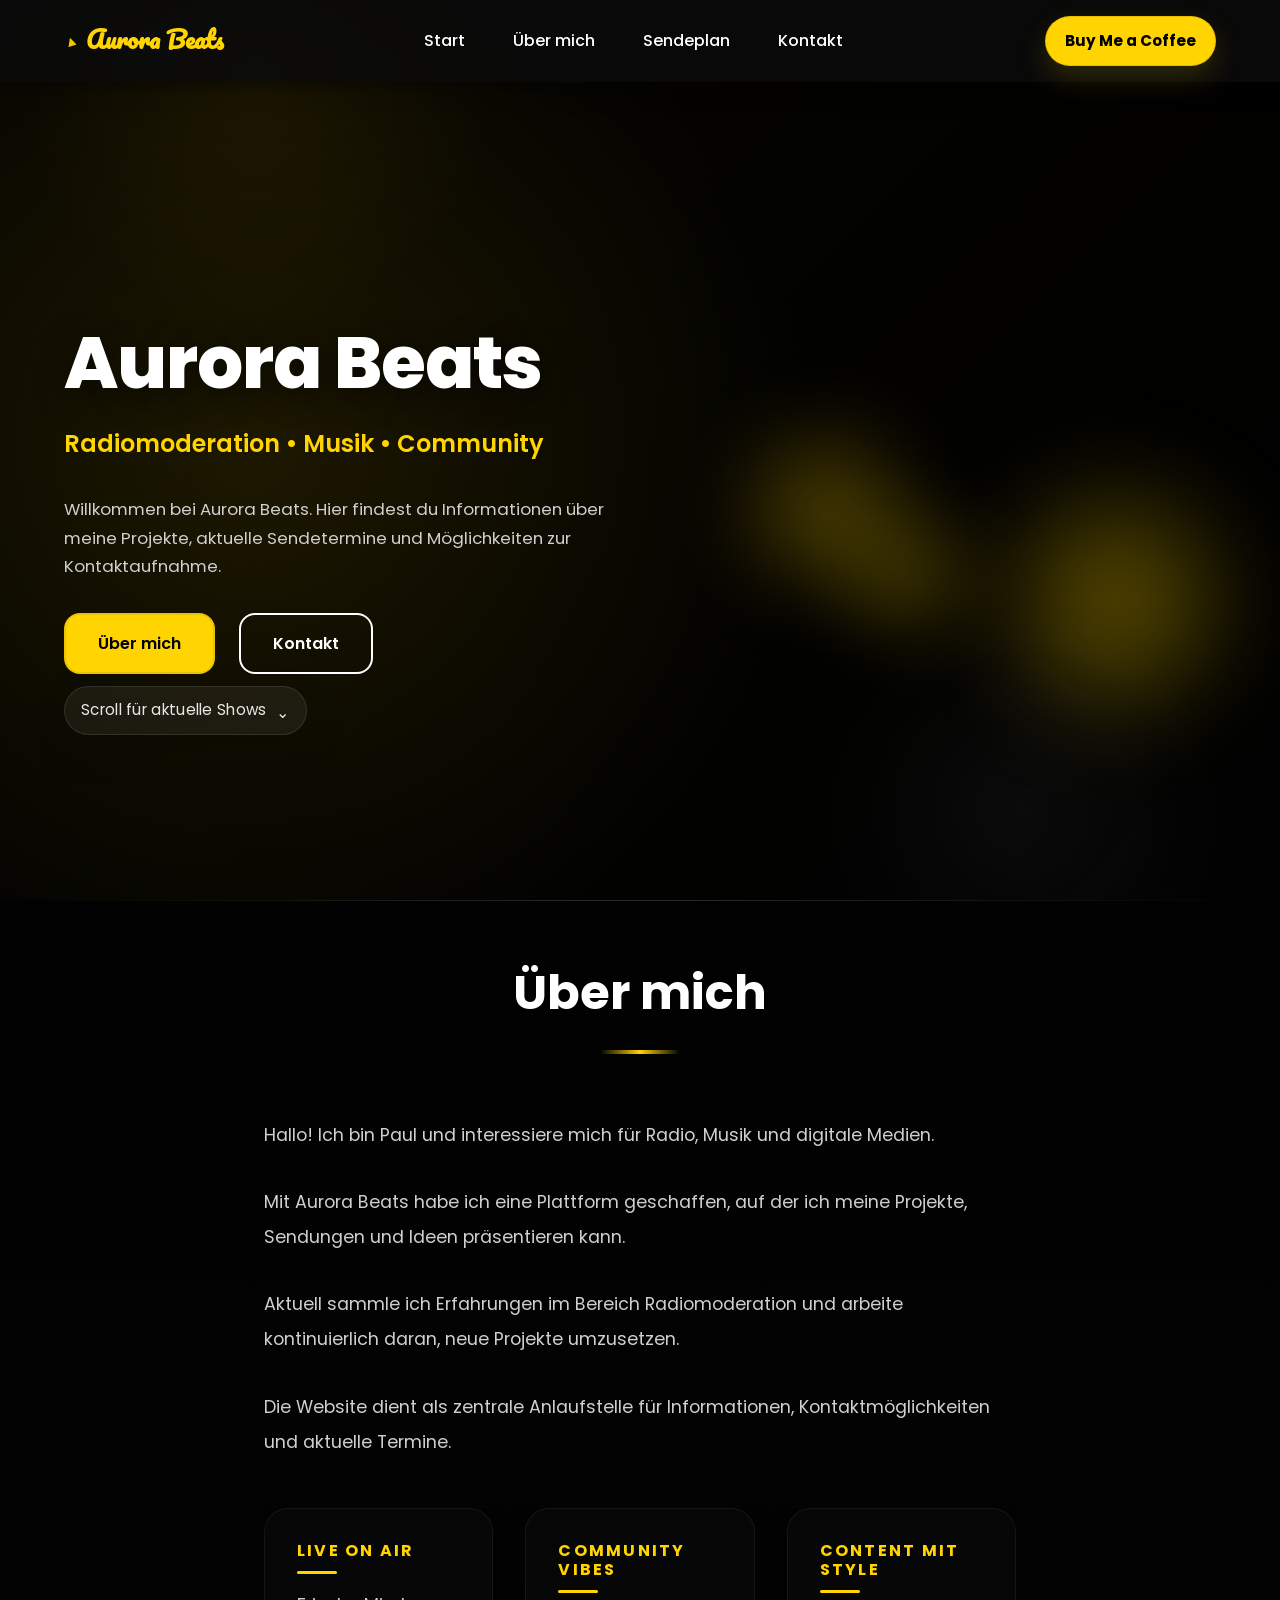
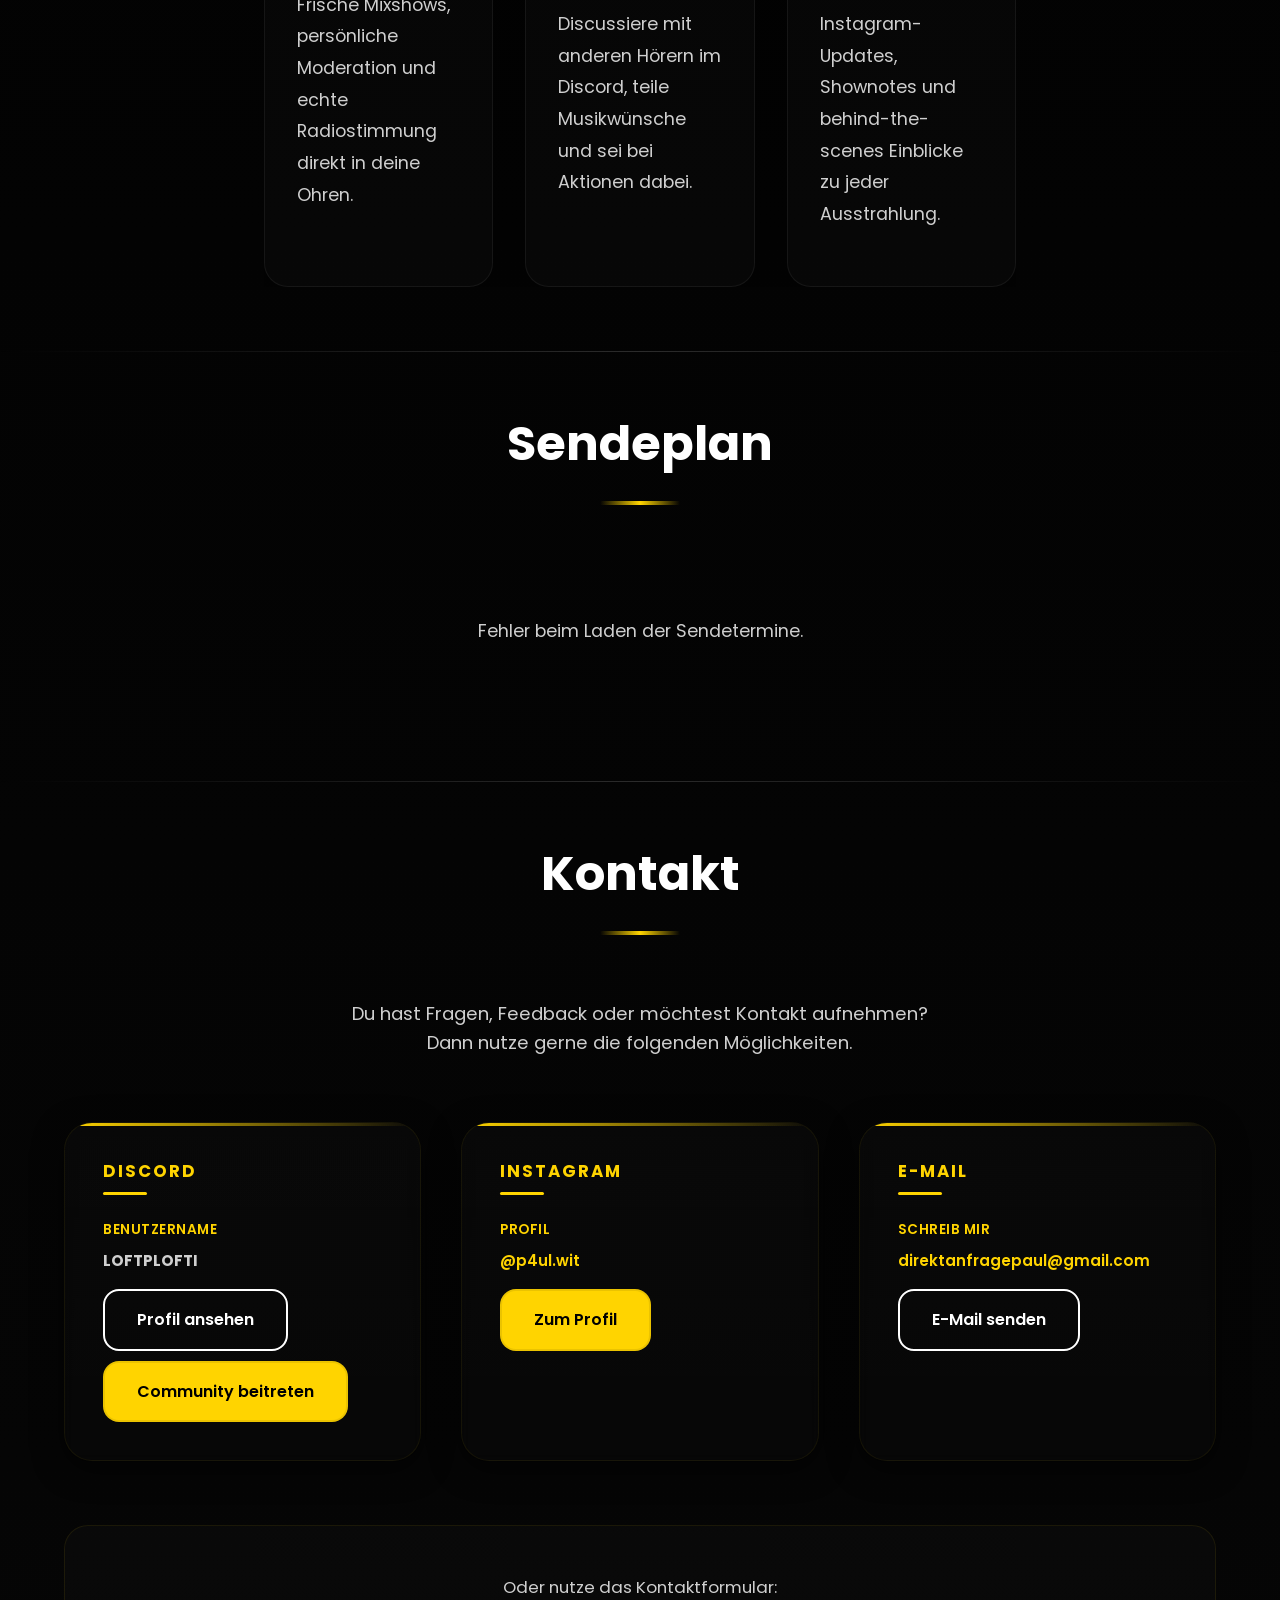
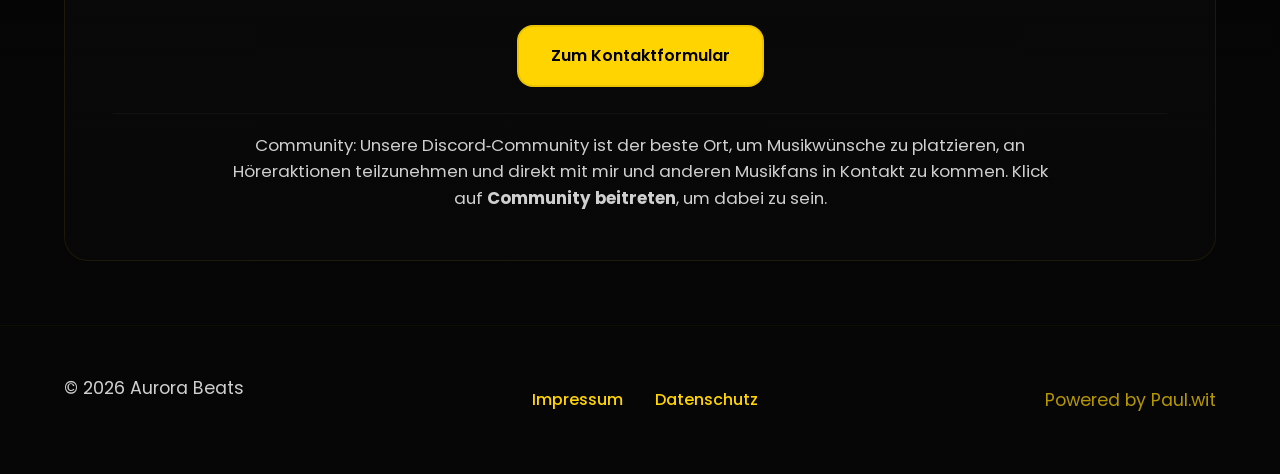
==== commit c600aff3: "Update index.html" ====
--- a/index.html
+++ b/index.html
@@ -215,9 +215,7 @@
         <!-- Embedded schedule data so the site works without running a local server -->
         <script id="scheduleData" type="application/json">
         [
-            {"datum":"15.06.2026","zeit":"18:00 - 20:00","titel":"Aurora Beats - Samstag Special","discord":"https://discord.gg/example"},
-            {"datum":"22.06.2026","zeit":"19:00 - 21:00","titel":"Music Mix & Talk Show","discord":"https://discord.gg/example"},
-            {"datum":"29.06.2026","zeit":"18:00 - 20:00","titel":"Weekend Vibes","discord":""}
+            {"datum":"06.06.2026","zeit":"00:00 - 00:00","titel":"Aurora Beats - Hier kommen bald meine termine rein :)","discord":"https://discord.gg/example"},
         ]
         </script>
 </body>
--- a/style.css
+++ b/style.css
@@ -1,959 +1,974 @@
-<!DOCTYPE html>
-<html lang="de">
-<head>
-    <meta charset="UTF-8" />
-    <meta name="viewport" content="width=device-width, initial-scale=1.0" />
-    <title>Aurora Beats</title>
-    <link rel="preconnect" href="https://fonts.googleapis.com">
-    <link rel="preconnect" href="https://fonts.gstatic.com" crossorigin>
-    <link href="https://fonts.googleapis.com/css2?family=Poppins:wght@400;500;600;700;800&family=Pacifico&display=swap" rel="stylesheet">
-    <style>
-        :root {
-            --color-primary: #FFD400;
-            --color-dark: #FFFFFF;
-            --color-light: #000000;
-            --color-gray-light: #0f0f0f;
-            --color-gray-medium: #2b2b2b;
-            --color-gray-dark: #cfcfcf;
-
-            --spacing-xs: 0.5rem;
-            --spacing-sm: 1rem;
-            --spacing-md: 1.5rem;
-            --spacing-lg: 2rem;
-            --spacing-xl: 3rem;
-            --spacing-xxl: 4rem;
-
-            --transition: 0.3s ease;
-            --transition-smooth: 0.5s cubic-bezier(0.4, 0, 0.2, 1);
-
-            --radius-sm: 0.5rem;
-            --radius-md: 0.75rem;
-            --radius-lg: 1rem;
-            --radius-xl: 1.5rem;
-        }
-
-        * {
-            margin: 0;
-            padding: 0;
-            box-sizing: border-box;
-            min-width: 0;
-        }
-
-        html {
-            scroll-behavior: smooth;
-            overflow-x: hidden;
-            width: 100%;
-            max-width: 100vw;
-        }
-
-        body {
-            font-family: 'Poppins', -apple-system, BlinkMacSystemFont, 'Segoe UI', Roboto, Oxygen, Ubuntu, Cantarell, sans-serif;
-            background-color: var(--color-light);
-            background-image: radial-gradient(900px 300px at 10% 10%, rgba(255,212,0,0.03), transparent 6%), linear-gradient(180deg, #000000 0%, #060606 100%);
-            color: var(--color-dark);
-            line-height: 1.6;
-            overflow-x: hidden;
-            position: relative;
-            max-width: 100vw;
-            width: 100%;
-        }
-
-        body::before {
-            content: '';
-            position: fixed;
-            inset: 0;
-            background: radial-gradient(circle at 20% 10%, rgba(255,212,0,0.08), transparent 20%), radial-gradient(circle at 80% 90%, rgba(255,255,255,0.06), transparent 18%);
-            pointer-events: none;
-            opacity: 0.75;
-        }
-
-        section {
-            scroll-margin-top: 100px;
-        }
-
-        img, video, iframe, svg {
-            max-width: 100%;
-            height: auto;
-        }
-
-        .container {
-            max-width: 1200px;
-            margin: 0 auto;
-            padding: 0 var(--spacing-md);
-        }
-
-        h1, h2, h3, h4, h5, h6 {
-            font-weight: 700;
-            line-height: 1.2;
-        }
-
-        .section-title {
-            font-size: 3rem;
-            text-align: center;
-            margin-bottom: var(--spacing-xxl);
-            position: relative;
-            padding-bottom: var(--spacing-lg);
-        }
-
-        .section-title::after {
-            content: '';
-            position: absolute;
-            width: 80px;
-            height: 4px;
-            background: linear-gradient(90deg, transparent, var(--color-primary), transparent);
-            bottom: 0;
-            left: 50%;
-            transform: translateX(-50%);
-        }
-
-        p {
-            font-size: 1.1rem;
-            color: var(--color-gray-dark);
-            margin-bottom: var(--spacing-md);
-        }
-
-        .btn {
-            display: inline-block;
-            padding: var(--spacing-sm) var(--spacing-lg);
-            border-radius: var(--radius-lg);
-            text-decoration: none;
-            font-weight: 600;
-            font-size: 1rem;
-            cursor: pointer;
-            transition: var(--transition-smooth);
-            border: 2px solid transparent;
-            position: relative;
-            overflow: hidden;
-        }
-
-        .btn::before {
-            content: '';
-            position: absolute;
-            top: 0;
-            left: -100%;
-            width: 100%;
-            height: 100%;
-            background: rgba(255, 255, 255, 0.2);
-            transition: var(--transition);
-        }
-
-        .btn:hover::before {
-            left: 100%;
-        }
-
-        .btn-primary {
-            background: var(--color-primary);
-            color: var(--color-light);
-            border-color: rgba(0,0,0,0.08);
-        }
-
-        .btn-primary:hover {
-            transform: translateY(-2px);
-            box-shadow: 0 12px 24px rgba(255, 212, 0, 0.3);
-        }
-
-        .btn-secondary {
-            background: transparent;
-            color: var(--color-dark);
-            border-color: var(--color-dark);
-        }
-
-        .btn-secondary:hover {
-            background: var(--color-dark);
-            color: var(--color-light);
-            box-shadow: 0 12px 24px rgba(17, 17, 17, 0.3);
-        }
-
-        .navbar {
-            position: fixed;
-            top: 0;
-            left: 0;
-            right: 0;
-            background: rgba(11, 11, 11, 0.85);
-            backdrop-filter: blur(6px);
-            box-shadow: 0 2px 20px rgba(0, 0, 0, 0.6);
-            z-index: 1000;
-            transition: var(--transition);
-        }
-
-        .navbar-content {
-            display: flex;
-            justify-content: space-between;
-            align-items: center;
-            padding: var(--spacing-sm) 0;
-            min-width: 0;
-            flex-wrap: wrap;
-        }
-
-        .logo {
-            font-size: 1.5rem;
-            font-weight: 700;
-            color: var(--color-dark);
-            max-width: 100%;
-            overflow-wrap: anywhere;
-            word-break: break-word;
-            white-space: normal;
-        }
-
-        .logo-text {
-            font-family: 'Pacifico', cursive;
-            font-size: 1.5rem;
-            color: var(--color-primary);
-            display: inline-block;
-            transform: translateY(-2px);
-            max-width: 100%;
-            overflow-wrap: anywhere;
-            word-break: break-word;
-            white-space: normal;
-        }
-
-        .logo-link {
-            display: flex;
-            align-items: center;
-            gap: 8px;
-            text-decoration: none;
-            min-width: 0;
-            flex-wrap: wrap;
-        }
-
-        .logo-mark {
-            display: inline-block;
-            color: var(--color-primary);
-            font-size: 0.9rem;
-            transform: rotate(-18deg);
-            opacity: 0.95;
-        }
-
-        .nav-links {
-            display: flex;
-            list-style: none;
-            gap: var(--spacing-xl);
-            min-width: 0;
-        }
-
-        .nav-link {
-            color: var(--color-dark);
-            text-decoration: none;
-            font-weight: 500;
-            position: relative;
-            transition: color var(--transition);
-        }
-
-        .nav-link::after {
-            content: '';
-            position: absolute;
-            bottom: -4px;
-            left: 0;
-            width: 0;
-            height: 2px;
-            background: var(--color-primary);
-            transition: width var(--transition);
-        }
-
-        .nav-link:hover {
-            color: var(--color-primary);
-        }
-
-        .nav-link:hover::after {
-            width: 100%;
-        }
-
-        .bmc-inline {
-            display: flex;
-            align-items: center;
-            justify-content: flex-end;
-            min-width: 0;
-        }
-
-        .bmc-button {
-            display: inline-flex;
-            align-items: center;
-            justify-content: center;
-            padding: 0.75rem 1.2rem;
-            border-radius: 999px;
-            font-weight: 700;
-            font-size: 0.95rem;
-            color: #000;
-            background: var(--color-primary);
-            text-decoration: none;
-            border: 1px solid rgba(0, 0, 0, 0.1);
-            box-shadow: 0 12px 28px rgba(255, 212, 0, 0.15);
-            transition: transform var(--transition), box-shadow var(--transition), background var(--transition);
-        }
-
-        .bmc-button:hover {
-            transform: translateY(-1px);
-            background: #ffe65a;
-            box-shadow: 0 16px 32px rgba(255, 212, 0, 0.22);
-        }
-
-        .mobile-menu-cta {
-            margin-top: var(--spacing-lg);
-            text-align: center;
-        }
-
-        .menu-toggle {
-            display: none;
-            flex-direction: column;
-            gap: 5px;
-            background: none;
-            border: none;
-            cursor: pointer;
-        }
-
-        .menu-toggle span {
-            width: 25px;
-            height: 3px;
-            background: var(--color-dark);
-            border-radius: 2px;
-            transition: var(--transition);
-        }
-
-        .mobile-menu {
-            display: none;
-            position: fixed;
-            top: 60px;
-            left: 0;
-            right: 0;
-            background: rgba(8,8,8,0.98);
-            backdrop-filter: blur(6px);
-            padding: var(--spacing-lg);
-            z-index: 999;
-            max-width: 100vw;
-            overflow-x: hidden;
-        }
-
-        .mobile-menu.active {
-            display: block;
-            animation: fadeInUp 0.25s ease both;
-        }
-
-        .mobile-nav-links {
-            list-style: none;
-            display: flex;
-            flex-direction: column;
-            gap: var(--spacing-md);
-        }
-
-        .menu-toggle.active span:nth-child(1) {
-            transform: translateY(8px) rotate(45deg);
-        }
-
-        .menu-toggle.active span:nth-child(2) {
-            opacity: 0;
-        }
-
-        .menu-toggle.active span:nth-child(3) {
-            transform: translateY(-8px) rotate(-45deg);
-        }
-
-        .hero {
-            min-height: 100vh;
-            display: flex;
-            align-items: center;
-            padding-top: 160px;
-            position: relative;
-            background: linear-gradient(135deg, rgba(255, 212, 0, 0.02) 0%, rgba(0,0,0,0) 100%);
-            overflow: hidden;
-        }
-
-        .hero::before {
-            content: '';
-            position: absolute;
-            top: 0;
-            left: 0;
-            right: 0;
-            bottom: 0;
-            background: radial-gradient(circle at 20% 50%, rgba(255, 212, 0, 0.1) 0%, transparent 50%);
-            pointer-events: none;
-        }
-
-        .hero .container {
-            position: relative;
-            z-index: 2;
-        }
-
-        .hero-content {
-            display: grid;
-            grid-template-columns: 1fr 1fr;
-            gap: var(--spacing-xxl);
-            align-items: center;
-            min-width: 0;
-        }
-
-        .hero-text {
-            z-index: 2;
-            min-width: 0;
-        }
-
-        .hero-title {
-            font-size: 4.5rem;
-            line-height: 1.05;
-            margin-bottom: var(--spacing-md);
-            color: var(--color-dark);
-            text-shadow: 0 6px 30px rgba(0,0,0,0.6), 0 1px 0 rgba(255,255,255,0.02);
-            letter-spacing: -1px;
-            font-weight: 800;
-            animation: fadeInUp 0.8s ease;
-            overflow-wrap: anywhere;
-            word-break: break-word;
-            max-width: 100%;
-        }
-
-        .hero-subtitle {
-            font-size: 1.5rem;
-            color: var(--color-primary);
-            margin-bottom: var(--spacing-lg);
-            font-weight: 600;
-            animation: fadeInUp 0.8s ease 0.1s both;
-            overflow-wrap: anywhere;
-            word-break: break-word;
-        }
-
-        .hero-description {
-            font-size: 1.05rem;
-            color: var(--color-gray-dark);
-            margin-bottom: var(--spacing-lg);
-            line-height: 1.7;
-            max-width: 640px;
-            animation: fadeInUp 0.8s ease 0.2s both;
-        }
-
-        .hero-buttons {
-            display: flex;
-            gap: var(--spacing-md);
-            flex-wrap: wrap;
-            animation: fadeInUp 0.8s ease 0.3s both;
-        }
-
-        .hero-indicator {
-            display: inline-flex;
-            align-items: center;
-            gap: 0.6rem;
-            margin-top: calc(var(--spacing-md) / 2);
-            width: fit-content;
-            padding: 0.65rem 1rem;
-            color: rgba(255,255,255,0.9);
-            font-size: 0.95rem;
-            letter-spacing: 0.02em;
-            background: rgba(255,255,255,0.06);
-            border: 1px solid rgba(255,255,255,0.1);
-            border-radius: 999px;
-            box-shadow: 0 16px 40px rgba(0,0,0,0.14);
-            transition: transform var(--transition), background var(--transition);
-            max-width: 100%;
-            overflow-wrap: anywhere;
-            white-space: normal;
-        }
-
-        .hero-visual {
-            position: relative;
-            height: 400px;
-            display: flex;
-            align-items: center;
-            justify-content: center;
-        }
-
-        .about, .schedule, .contact {
-            padding: var(--spacing-xxl) 0;
-            background: transparent;
-            position: relative;
-        }
-
-        .about::before, .schedule::before, .contact::before {
-            content: '';
-            position: absolute;
-            top: 0;
-            left: 0;
-            right: 0;
-            height: 1px;
-            background: linear-gradient(90deg, transparent, var(--color-gray-medium), transparent);
-        }
-
-        .about .container {
-            max-width: 800px;
-        }
-
-        .about-content {
-            line-height: 2;
-        }
-
-        .about-content p {
-            font-size: 1.1rem;
-            color: var(--color-gray-dark);
-            margin-bottom: var(--spacing-lg);
-        }
-
-        .about-grid {
-            display: grid;
-            grid-template-columns: repeat(3, minmax(220px, 1fr));
-            gap: var(--spacing-lg);
-            margin-top: var(--spacing-xl);
-            width: 100%;
-            max-width: 100%;
-            overflow: hidden;
-        }
-
-        .feature-card {
-            background: rgba(255,255,255,0.02);
-            border: 1px solid rgba(255,255,255,0.06);
-            border-radius: var(--radius-xl);
-            padding: var(--spacing-lg);
-            box-shadow: 0 12px 28px rgba(0,0,0,0.24);
-            transition: transform var(--transition), border-color var(--transition), box-shadow var(--transition);
-            width: 100%;
-            max-width: 100%;
-            overflow: hidden;
-            word-wrap: break-word;
-            overflow-wrap: break-word;
-        }
-
-        .feature-card:hover {
-            transform: translateY(-4px);
-            border-color: rgba(255,212,0,0.3);
-            box-shadow: 0 20px 40px rgba(255,212,0,0.12);
-        }
-
-        .feature-card h3 {
-            position: relative;
-            font-size: 1rem;
-            text-transform: uppercase;
-            letter-spacing: 0.14em;
-            margin-bottom: var(--spacing-sm);
-            color: var(--color-primary);
-            padding-bottom: 0.85rem;
-        }
-
-        .feature-card h3::after {
-            content: '';
-            position: absolute;
-            left: 0;
-            bottom: 0;
-            width: 40px;
-            height: 3px;
-            border-radius: 999px;
-            background: var(--color-primary);
-        }
-
-        .feature-card p {
-            color: var(--color-gray-dark);
-            line-height: 1.8;
-        }
-
-        .schedule-container {
-            display: grid;
-            gap: var(--spacing-lg);
-        }
-
-        .schedule-card {
-            background: linear-gradient(180deg, rgba(255,255,255,0.02), rgba(255,255,255,0.01));
-            border: 1px solid rgba(255, 212, 0, 0.08);
-            border-radius: var(--radius-xl);
-            padding: var(--spacing-lg);
-            transition: var(--transition-smooth);
-            cursor: default;
-            position: relative;
-            overflow: hidden;
-        }
-
-        .schedule-card::before {
-            content: '';
-            position: absolute;
-            top: 0;
-            left: 0;
-            right: 0;
-            height: 3px;
-            background: linear-gradient(90deg, var(--color-primary), transparent);
-        }
-
-        .schedule-card:hover {
-            transform: translateY(-4px);
-            box-shadow: 0 16px 32px rgba(255, 212, 0, 0.15);
-            border-color: rgba(255, 212, 0, 0.4);
-        }
-
-        .schedule-header {
-            display: flex;
-            justify-content: space-between;
-            align-items: flex-start;
-            margin-bottom: var(--spacing-md);
-        }
-
-        .schedule-date {
-            font-size: 0.9rem;
-            color: var(--color-primary);
-            font-weight: 600;
-            background: rgba(255, 212, 0, 0.1);
-            padding: var(--spacing-xs) var(--spacing-sm);
-            border-radius: var(--radius-md);
-        }
-
-        .schedule-time {
-            font-size: 0.95rem;
-            color: var(--color-gray-dark);
-            font-weight: 500;
-        }
-
-        .schedule-title {
-            font-size: 1.3rem;
-            font-weight: 700;
-            color: var(--color-dark);
-            margin-bottom: var(--spacing-sm);
-        }
-
-        .schedule-footer {
-            display: flex;
-            gap: var(--spacing-md);
-            margin-top: var(--spacing-md);
-        }
-
-        .schedule-discord {
-            display: inline-flex;
-            align-items: center;
-            gap: var(--spacing-xs);
-            padding: var(--spacing-xs) var(--spacing-sm);
-            background: rgba(88, 101, 242, 0.1);
-            color: #5865F2;
-            border-radius: var(--radius-md);
-            text-decoration: none;
-            font-size: 0.9rem;
-            font-weight: 500;
-            transition: var(--transition);
-        }
-
-        .schedule-discord:hover {
-            background: rgba(88, 101, 242, 0.2);
-        }
-
-        .empty-schedule {
-            text-align: center;
-            padding: var(--spacing-xl);
-            color: var(--color-gray-dark);
-            font-size: 1.1rem;
-        }
-
-        .contact-intro {
-            text-align: center;
-            max-width: 600px;
-            margin: 0 auto var(--spacing-xxl);
-            font-size: 1.15rem;
-        }
-
-        .contact-grid {
-            display: grid;
-            grid-template-columns: repeat(auto-fit, minmax(280px, 1fr));
-            gap: calc(var(--spacing-lg) + 0.5rem);
-            margin-bottom: var(--spacing-xxl);
-        }
-
-        .contact-card {
-            background: linear-gradient(180deg, rgba(255,255,255,0.02), rgba(255,255,255,0.01));
-            border: 1px solid rgba(255, 212, 0, 0.06);
-            border-radius: calc(var(--radius-xl) + 4px);
-            padding: calc(var(--spacing-lg) + 6px);
-            transition: var(--transition-smooth);
-            position: relative;
-            overflow: hidden;
-            backdrop-filter: blur(6px);
-            box-shadow: 0 8px 30px rgba(0,0,0,0.6);
-        }
-
-        .contact-card::before {
-            content: '';
-            position: absolute;
-            top: 0;
-            left: 0;
-            right: 0;
-            height: 3px;
-            background: linear-gradient(90deg, var(--color-primary), transparent);
-        }
-
-        .contact-card:hover {
-            transform: translateY(-4px);
-            box-shadow: 0 16px 32px rgba(255, 212, 0, 0.15);
-            border-color: rgba(255, 212, 0, 0.4);
-        }
-
-        .contact-card h3 {
-            position: relative;
-            font-size: 1.05rem;
-            text-transform: uppercase;
-            letter-spacing: 0.12em;
-            margin-bottom: var(--spacing-md);
-            color: var(--color-primary);
-            padding-bottom: 0.9rem;
-        }
-
-        .contact-card h3::after {
-            content: '';
-            position: absolute;
-            left: 0;
-            bottom: 0;
-            width: 44px;
-            height: 3px;
-            border-radius: 999px;
-            background: var(--color-primary);
-        }
-
-        .contact-card p {
-            font-size: 0.95rem;
-            margin-bottom: var(--spacing-sm);
-        }
-
-        .contact-card .label {
-            font-size: 0.85rem;
-            color: var(--color-primary);
-            text-transform: uppercase;
-            letter-spacing: 0.5px;
-            margin-bottom: var(--spacing-xs);
-            font-weight: 600;
-        }
-
-        .social-link {
-            color: var(--color-primary);
-            text-decoration: none;
-            font-weight: 600;
-            transition: var(--transition);
-            word-break: break-all;
-        }
-
-        .footer {
-            background: transparent;
-            color: var(--color-dark);
-            padding: var(--spacing-xl) 0;
-            position: relative;
-            border-top: 1px solid rgba(255, 212, 0, 0.04);
-        }
-
-        .footer-content {
-            display: flex;
-            justify-content: space-between;
-            align-items: center;
-            flex-wrap: wrap;
-            gap: var(--spacing-lg);
-        }
-
-        .footer-links {
-            display: flex;
-            gap: var(--spacing-lg);
-        }
-
-        .footer-links a {
-            color: var(--color-primary);
-            text-decoration: none;
-            transition: var(--transition);
-            font-weight: 500;
-        }
-
-        .footer-credit {
-            color: rgba(255, 212, 0, 0.7);
-            margin: 0;
-        }
-
-        @keyframes fadeInUp {
-            from { opacity: 0; transform: translateY(30px); }
-            to { opacity: 1; transform: translateY(0); }
-        }
-
-        @keyframes floatGlow {
-            0%, 100% { transform: translate(0, 0) scale(1); }
-            25% { transform: translate(20px, -20px) scale(1.05); }
-            50% { transform: translate(-10px, 20px) scale(0.95); }
-            75% { transform: translate(-20px, -10px) scale(1.08); }
-        }
-
-        .aos-fade-up { animation: fadeInUp 0.6s ease-out; }
-
-        @media (max-width: 768px) {
-            .nav-links { display: none; }
-            .bmc-inline { display: none; }
-            .navbar-content { flex-wrap: wrap; gap: var(--spacing-sm); }
-            .menu-toggle { display: flex; }
-            .mobile-menu-cta .bmc-button { width: 100%; justify-content: center; }
-            .mobile-menu.active { display: block; }
-            .hero-content { grid-template-columns: 1fr; }
-            .hero-title { font-size: 2.5rem; }
-            .hero-subtitle { font-size: 1.2rem; }
-            .hero-visual { display: none; }
-            .section-title { font-size: 2rem; margin-bottom: var(--spacing-xl); }
-            .hero-buttons { flex-direction: column; }
-            .hero-buttons .btn { width: 100%; text-align: center; }
-            .contact-grid { grid-template-columns: 1fr; }
-            .about-grid { grid-template-columns: 1fr !important; gap: var(--spacing-md); width: 100%; }
-            .feature-card { width: 100% !important; max-width: 100% !important; }
-            .footer-content { flex-direction: column; text-align: center; }
-            .footer-links { justify-content: center; }
-            .hero { min-height: auto; padding-top: 100px; padding-bottom: var(--spacing-xl); }
-            .about, .schedule, .contact { padding: var(--spacing-xl) 0; }
-            .schedule-header { flex-direction: column; }
-            .schedule-time { margin-top: var(--spacing-sm); }
-
-            .about-grid,
-            .contact-grid,
-            .schedule-container {
-                grid-template-columns: 1fr !important;
-            }
-        }
-
-        @media (max-width: 480px) {
-            :root {
-                --spacing-xl: 2rem;
-                --spacing-xxl: 2.5rem;
-            }
-
-            * {
-                max-width: 100%;
-            }
-
-            html, body {
-                overflow-x: hidden !important;
-                width: 100%;
-                max-width: 100vw;
-            }
-
-            .container {
-                max-width: 100% !important;
-                width: 100% !important;
-                padding: 0 var(--spacing-sm);
-            }
-
-            .hero-title { font-size: 2rem; }
-            .hero-subtitle { font-size: 1rem; }
-            .hero-description { font-size: 0.95rem; }
-            .section-title { font-size: 1.5rem; }
-            p { font-size: 0.95rem; }
-            .about-grid { grid-template-columns: 1fr !important; }
-            .feature-card { width: 100% !important; }
-            .schedule-header { flex-direction: column; }
-            .schedule-time { margin-top: var(--spacing-sm); }
-            .btn { padding: var(--spacing-sm) var(--spacing-md); font-size: 0.9rem; }
-        }
-    </style>
-</head>
-<body>
-    <header class="navbar">
-        <div class="container navbar-content">
-            <a href="#" class="logo-link">
-                <span class="logo-mark">▶</span>
-                <span class="logo-text">Aurora Beats</span>
-            </a>
-            <button class="menu-toggle" aria-label="Menü öffnen">
-                <span></span>
-                <span></span>
-                <span></span>
-            </button>
-        </div>
-        <nav class="mobile-menu">
-            <ul class="mobile-nav-links">
-                <li><a class="nav-link" href="#about">Über uns</a></li>
-                <li><a class="nav-link" href="#schedule">Sendeplan</a></li>
-                <li><a class="nav-link" href="#contact">Kontakt</a></li>
-            </ul>
-        </nav>
-    </header>
-
-    <main>
-        <section class="hero" id="home">
-            <div class="container">
-                <div class="hero-content">
-                    <div class="hero-text">
-                        <h1 class="hero-title">Aurora Beats</h1>
-                        <p class="hero-subtitle">Radiomoderation • Musik • Community</p>
-                        <p class="hero-description">Die Website dient als zentrale Anlaufstelle für Informationen, Kontaktmöglichkeiten und aktuelle Termine.</p>
-                        <div class="hero-buttons">
-                            <a href="#schedule" class="btn btn-primary">Zum Sendeplan</a>
-                            <a href="#contact" class="btn btn-secondary">Kontakt</a>
-                        </div>
-                    </div>
-                    <div class="hero-visual">
-                        <div class="glow-circle"></div>
-                        <div class="glow-circle"></div>
-                        <div class="glow-circle"></div>
-                    </div>
-                </div>
-            </div>
-        </section>
-
-        <section class="about" id="about">
-            <div class="container">
-                <h2 class="section-title">Über uns</h2>
-                <div class="about-content">
-                    <p>Aurora Beats steht für frische Musik, kreative Sendungen und eine starke Community rund um das Hörerlebnis.</p>
-                </div>
-                <div class="about-grid">
-                    <div class="feature-card">
-                        <h3>Live on Air</h3>
-                        <p>Frische Mixshows, persönliche Moderation und echte Radiostimmung direkt in deine Ohren.</p>
-                    </div>
-                    <div class="feature-card">
-                        <h3>Community Vibes</h3>
-                        <p>Discussiere mit anderen Hörern im Discord, teile Musikwünsche und sei bei Aktionen dabei.</p>
-                    </div>
-                    <div class="feature-card">
-                        <h3>Content mit Style</h3>
-                        <p>Instagram-Updates, Shownotes und behind-the-scenes Einblicke zu jeder Ausstrahlung.</p>
-                    </div>
-                </div>
-            </div>
-        </section>
-
-        <section class="schedule" id="schedule">
-            <div class="container">
-                <h2 class="section-title">Sendeplan</h2>
-                <div class="schedule-container">
-                    <div class="schedule-card">
-                        <div class="empty-schedule">Hier ist noch nichts zu sehen</div>
-                    </div>
-                    <div class="schedule-card">
-                        <div class="schedule-header">
-                            <span class="schedule-date">Vorlage</span>
-                            <span class="schedule-time">Uhrzeit eintragen</span>
-                        </div>
-                        <div class="schedule-title">Sendungstitel hier einfügen</div>
-                        <p>Beschreibung der Sendung eintragen.</p>
-                        <div class="schedule-footer">
-                            <a href="#" class="schedule-discord">Discord-Link einfügen</a>
-                        </div>
-                    </div>
-                </div>
-            </div>
-        </section>
-
-        <section class="contact" id="contact">
-            <div class="container">
-                <h2 class="section-title">Kontakt</h2>
-                <p class="contact-intro">Hier findest du die wichtigsten Kontaktmöglichkeiten und Community-Links.</p>
-                <div class="contact-grid">
-                    <div class="contact-card">
-                        <h3>Discord</h3>
-                        <p class="label">Server</p>
-                        <p><a class="social-link" href="#">Discord-Link einfügen</a></p>
-                    </div>
-                    <div class="contact-card">
-                        <h3>Instagram</h3>
-                        <p class="label">Profil</p>
-                        <p><a class="social-link" href="#">Instagram-Link einfügen</a></p>
-                    </div>
-                    <div class="contact-card">
-                        <h3>E-Mail</h3>
-                        <p class="label">Kontakt</p>
-                        <p><a class="social-link" href="#">E-Mail-Adresse einfügen</a></p>
-                    </div>
-                </div>
-            </div>
-        </section>
-    </main>
-
-    <footer class="footer">
-        <div class="container footer-content">
-            <p class="footer-credit">© Aurora Beats</p>
-            <div class="footer-links">
-                <a href="#home">Start</a>
-                <a href="#about">Über uns</a>
-                <a href="#schedule">Sendeplan</a>
-                <a href="#contact">Kontakt</a>
-            </div>
-        </div>
-    </footer>
-</body>
-</html>
+/* ========================================
+   AURORA BEATS - Modern Design System
+   ======================================== */
+
+:root {
+    --color-primary: #FFD400;
+    --color-dark: #FFFFFF;
+    --color-light: #000000;
+    --color-gray-light: #0f0f0f;
+    --color-gray-medium: #2b2b2b;
+    --color-gray-dark: #cfcfcf;
+    
+    --spacing-xs: 0.5rem;
+    --spacing-sm: 1rem;
+    --spacing-md: 1.5rem;
+    --spacing-lg: 2rem;
+    --spacing-xl: 3rem;
+    --spacing-xxl: 4rem;
+    
+    --transition: 0.3s ease;
+    --transition-smooth: 0.5s cubic-bezier(0.4, 0, 0.2, 1);
+    
+    --radius-sm: 0.5rem;
+    --radius-md: 0.75rem;
+    --radius-lg: 1rem;
+    --radius-xl: 1.5rem;
+    
+    --shadow-sm: 0 2px 8px rgba(0, 0, 0, 0.1);
+    --shadow-md: 0 8px 24px rgba(0, 0, 0, 0.15);
+    --shadow-lg: 0 16px 48px rgba(0, 0, 0, 0.2);
+}
+
+* {
+    margin: 0;
+    padding: 0;
+    box-sizing: border-box;
+    min-width: 0;
+}
+
+html {
+    scroll-behavior: smooth;
+    overflow-x: hidden;
+    width: 100%;
+    max-width: 100vw;
+}
+
+body {
+    font-family: 'Poppins', -apple-system, BlinkMacSystemFont, 'Segoe UI', Roboto, Oxygen, Ubuntu, Cantarell, sans-serif;
+    background-color: var(--color-light);
+    background-image: radial-gradient(900px 300px at 10% 10%, rgba(255,212,0,0.03), transparent 6%), linear-gradient(180deg, #000000 0%, #060606 100%);
+    color: var(--color-dark);
+    line-height: 1.6;
+    overflow-x: hidden;
+    position: relative;
+    max-width: 100vw;
+    width: 100%;
+}
+
+body::before {
+    content: '';
+    position: fixed;
+    inset: 0;
+    background: radial-gradient(circle at 20% 10%, rgba(255,212,0,0.08), transparent 20%), radial-gradient(circle at 80% 90%, rgba(255,255,255,0.06), transparent 18%);
+    pointer-events: none;
+    opacity: 0.75;
+}
+
+section {
+    scroll-margin-top: 100px;
+}
+
+img, video, iframe, svg {
+    max-width: 100%;
+    height: auto;
+}
+
+.container {
+    max-width: 1200px;
+    margin: 0 auto;
+    padding: 0 var(--spacing-md);
+}
+
+h1, h2, h3, h4, h5, h6 {
+    font-weight: 700;
+    line-height: 1.2;
+}
+
+.section-title {
+    font-size: 3rem;
+    text-align: center;
+    margin-bottom: var(--spacing-xxl);
+    position: relative;
+    padding-bottom: var(--spacing-lg);
+}
+
+.section-title::after {
+    content: '';
+    position: absolute;
+    width: 80px;
+    height: 4px;
+    background: linear-gradient(90deg, transparent, var(--color-primary), transparent);
+    bottom: 0;
+    left: 50%;
+    transform: translateX(-50%);
+}
+
+p {
+    font-size: 1.1rem;
+    color: var(--color-gray-dark);
+    margin-bottom: var(--spacing-md);
+}
+
+.btn {
+    display: inline-block;
+    padding: var(--spacing-sm) var(--spacing-lg);
+    border-radius: var(--radius-lg);
+    text-decoration: none;
+    font-weight: 600;
+    font-size: 1rem;
+    cursor: pointer;
+    transition: var(--transition-smooth);
+    border: 2px solid transparent;
+    position: relative;
+    overflow: hidden;
+}
+
+.btn::before {
+    content: '';
+    position: absolute;
+    top: 0;
+    left: -100%;
+    width: 100%;
+    height: 100%;
+    background: rgba(255, 255, 255, 0.2);
+    transition: var(--transition);
+}
+
+.btn:hover::before {
+    left: 100%;
+}
+
+.btn-primary {
+    background: var(--color-primary);
+    color: var(--color-light);
+    border-color: rgba(0,0,0,0.08);
+}
+
+.btn-primary:hover {
+    transform: translateY(-2px);
+    box-shadow: 0 12px 24px rgba(255, 212, 0, 0.3);
+}
+
+.btn-secondary {
+    background: transparent;
+    color: var(--color-dark);
+    border-color: var(--color-dark);
+}
+
+.btn-secondary:hover {
+    background: var(--color-dark);
+    color: var(--color-light);
+    box-shadow: 0 12px 24px rgba(17, 17, 17, 0.3);
+}
+
+.navbar {
+    position: fixed;
+    top: 0;
+    left: 0;
+    right: 0;
+    background: rgba(11, 11, 11, 0.85);
+    backdrop-filter: blur(6px);
+    box-shadow: 0 2px 20px rgba(0, 0, 0, 0.6);
+    z-index: 1000;
+    transition: var(--transition);
+}
+
+.navbar-content {
+    display: flex;
+    justify-content: space-between;
+    align-items: center;
+    padding: var(--spacing-sm) 0;
+    min-width: 0;
+    flex-wrap: wrap;
+}
+
+.logo {
+    font-size: 1.5rem;
+    font-weight: 700;
+    color: var(--color-dark);
+    max-width: 100%;
+    overflow-wrap: anywhere;
+    word-break: break-word;
+    white-space: normal;
+}
+
+.logo-text {
+    font-family: 'Pacifico', cursive;
+    font-size: 1.5rem;
+    color: var(--color-primary);
+    display: inline-block;
+    transform: translateY(-2px);
+    max-width: 100%;
+    overflow-wrap: anywhere;
+    word-break: break-word;
+    white-space: normal;
+}
+
+.logo-link {
+    display: flex;
+    align-items: center;
+    gap: 8px;
+    text-decoration: none;
+    min-width: 0;
+    flex-wrap: wrap;
+}
+
+.logo-mark {
+    display: inline-block;
+    color: var(--color-primary);
+    font-size: 0.9rem;
+    transform: rotate(-18deg);
+    opacity: 0.95;
+}
+
+.nav-links {
+    display: flex;
+    list-style: none;
+    gap: var(--spacing-xl);
+    min-width: 0;
+}
+
+.nav-link {
+    color: var(--color-dark);
+    text-decoration: none;
+    font-weight: 500;
+    position: relative;
+    transition: color var(--transition);
+}
+
+.nav-link::after {
+    content: '';
+    position: absolute;
+    bottom: -4px;
+    left: 0;
+    width: 0;
+    height: 2px;
+    background: var(--color-primary);
+    transition: width var(--transition);
+}
+
+.nav-link:hover {
+    color: var(--color-primary);
+}
+
+.nav-link:hover::after {
+    width: 100%;
+}
+
+.bmc-inline {
+    display: flex;
+    align-items: center;
+    justify-content: flex-end;
+    min-width: 0;
+}
+
+.bmc-button {
+    display: inline-flex;
+    align-items: center;
+    justify-content: center;
+    padding: 0.75rem 1.2rem;
+    border-radius: 999px;
+    font-weight: 700;
+    font-size: 0.95rem;
+    color: #000;
+    background: var(--color-primary);
+    text-decoration: none;
+    border: 1px solid rgba(0, 0, 0, 0.1);
+    box-shadow: 0 12px 28px rgba(255, 212, 0, 0.15);
+    transition: transform var(--transition), box-shadow var(--transition), background var(--transition);
+}
+
+.bmc-button:hover {
+    transform: translateY(-1px);
+    background: #ffe65a;
+    box-shadow: 0 16px 32px rgba(255, 212, 0, 0.22);
+}
+
+.mobile-menu-cta {
+    margin-top: var(--spacing-lg);
+    text-align: center;
+}
+
+.menu-toggle {
+    display: none;
+    flex-direction: column;
+    gap: 5px;
+    background: none;
+    border: none;
+    cursor: pointer;
+}
+
+.menu-toggle span {
+    width: 25px;
+    height: 3px;
+    background: var(--color-dark);
+    border-radius: 2px;
+    transition: var(--transition);
+}
+
+.mobile-menu {
+    display: none;
+    position: fixed;
+    top: 60px;
+    left: 0;
+    right: 0;
+    background: rgba(8,8,8,0.98);
+    backdrop-filter: blur(6px);
+    padding: var(--spacing-lg);
+    z-index: 999;
+    max-width: 100vw;
+    overflow-x: hidden;
+}
+
+.mobile-menu.active {
+    display: block;
+    animation: fadeInUp 0.25s ease both;
+}
+
+.mobile-nav-links {
+    list-style: none;
+    display: flex;
+    flex-direction: column;
+    gap: var(--spacing-md);
+}
+
+.menu-toggle.active span:nth-child(1) {
+    transform: translateY(8px) rotate(45deg);
+}
+
+.menu-toggle.active span:nth-child(2) {
+    opacity: 0;
+}
+
+.menu-toggle.active span:nth-child(3) {
+    transform: translateY(-8px) rotate(-45deg);
+}
+
+.hero {
+    min-height: 100vh;
+    display: flex;
+    align-items: center;
+    padding-top: 160px;
+    position: relative;
+    background: linear-gradient(135deg, rgba(255, 212, 0, 0.02) 0%, rgba(0,0,0,0) 100%);
+    overflow: hidden;
+}
+
+.hero::before {
+    content: '';
+    position: absolute;
+    top: 0;
+    left: 0;
+    right: 0;
+    bottom: 0;
+    background: radial-gradient(circle at 20% 50%, rgba(255, 212, 0, 0.1) 0%, transparent 50%);
+    pointer-events: none;
+}
+
+.hero .container {
+    position: relative;
+    z-index: 2;
+}
+
+.hero-content {
+    display: grid;
+    grid-template-columns: 1fr 1fr;
+    gap: var(--spacing-xxl);
+    align-items: center;
+    min-width: 0;
+}
+
+.hero-text {
+    z-index: 2;
+    min-width: 0;
+}
+
+.hero-eyebrow {
+    color: rgba(255, 212, 0, 0.85);
+    font-size: 0.9rem;
+    font-weight: 700;
+    letter-spacing: 0.15em;
+    text-transform: uppercase;
+    margin-bottom: var(--spacing-md);
+    word-wrap: break-word;
+    overflow-wrap: anywhere;
+    max-width: 100%;
+    white-space: normal;
+}
+
+.hero-title {
+    font-size: 4.5rem;
+    line-height: 1.05;
+    margin-bottom: var(--spacing-md);
+    color: var(--color-dark);
+    text-shadow: 0 6px 30px rgba(0,0,0,0.6), 0 1px 0 rgba(255,255,255,0.02);
+    letter-spacing: -1px;
+    font-weight: 800;
+    animation: fadeInUp 0.8s ease;
+    overflow-wrap: anywhere;
+    word-break: break-word;
+    max-width: 100%;
+}
+
+.hero-subtitle {
+    font-size: 1.5rem;
+    color: var(--color-primary);
+    margin-bottom: var(--spacing-lg);
+    font-weight: 600;
+    animation: fadeInUp 0.8s ease 0.1s both;
+    overflow-wrap: anywhere;
+    word-break: break-word;
+}
+
+.hero-description {
+    font-size: 1.05rem;
+    color: var(--color-gray-dark);
+    margin-bottom: var(--spacing-lg);
+    line-height: 1.7;
+    max-width: 640px;
+    animation: fadeInUp 0.8s ease 0.2s both;
+}
+
+.hero-buttons {
+    display: flex;
+    gap: var(--spacing-md);
+    flex-wrap: wrap;
+    animation: fadeInUp 0.8s ease 0.3s both;
+}
+
+.hero-indicator {
+    display: inline-flex;
+    align-items: center;
+    gap: 0.6rem;
+    margin-top: calc(var(--spacing-md) / 2);
+    width: fit-content;
+    padding: 0.65rem 1rem;
+    color: rgba(255,255,255,0.9);
+    font-size: 0.95rem;
+    letter-spacing: 0.02em;
+    background: rgba(255,255,255,0.06);
+    border: 1px solid rgba(255,255,255,0.1);
+    border-radius: 999px;
+    box-shadow: 0 16px 40px rgba(0,0,0,0.14);
+    transition: transform var(--transition), background var(--transition);
+    max-width: 100%;
+    overflow-wrap: anywhere;
+    white-space: normal;
+}
+
+.hero-indicator:hover {
+    transform: translateY(-1px);
+    background: rgba(255,255,255,0.09);
+}
+
+.hero-arrow {
+    display: inline-flex;
+    font-size: 1rem;
+    transform: translateY(2px);
+}
+
+.hero-visual {
+    position: relative;
+    height: 400px;
+    display: flex;
+    align-items: center;
+    justify-content: center;
+}
+
+.glow-circle {
+    position: absolute;
+    border-radius: 50%;
+    background: radial-gradient(circle, rgba(255, 212, 0, 0.4) 0%, transparent 70%);
+    filter: blur(40px);
+    animation: floatGlow 6s ease-in-out infinite;
+}
+
+.glow-circle:nth-child(1) {
+    width: 200px;
+    height: 200px;
+    top: 20%;
+    left: 10%;
+}
+
+.glow-circle:nth-child(2) {
+    width: 300px;
+    height: 300px;
+    top: 30%;
+    right: -50px;
+}
+
+.glow-circle:nth-child(3) {
+    width: 150px;
+    height: 150px;
+    bottom: 20%;
+    left: 30%;
+}
+
+.about {
+    padding: var(--spacing-xxl) 0;
+    background: transparent;
+    position: relative;
+}
+
+.about::before {
+    content: '';
+    position: absolute;
+    top: 0;
+    left: 0;
+    right: 0;
+    height: 1px;
+    background: linear-gradient(90deg, transparent, var(--color-gray-medium), transparent);
+}
+
+.about .container {
+    max-width: 800px;
+}
+
+.about-content {
+    line-height: 2;
+}
+
+.about-content p {
+    font-size: 1.1rem;
+    color: var(--color-gray-dark);
+    margin-bottom: var(--spacing-lg);
+}
+
+.about-grid {
+    display: grid;
+    grid-template-columns: repeat(3, minmax(220px, 1fr));
+    gap: var(--spacing-lg);
+    margin-top: var(--spacing-xl);
+    width: 100%;
+    max-width: 100%;
+    overflow: hidden;
+}
+
+.feature-card {
+    background: rgba(255,255,255,0.02);
+    border: 1px solid rgba(255,255,255,0.06);
+    border-radius: var(--radius-xl);
+    padding: var(--spacing-lg);
+    box-shadow: 0 12px 28px rgba(0,0,0,0.24);
+    transition: transform var(--transition), border-color var(--transition), box-shadow var(--transition);
+    width: 100%;
+    max-width: 100%;
+    overflow: hidden;
+    word-wrap: break-word;
+    overflow-wrap: break-word;
+}
+
+.feature-card:hover {
+    transform: translateY(-4px);
+    border-color: rgba(255,212,0,0.3);
+    box-shadow: 0 20px 40px rgba(255,212,0,0.12);
+}
+
+.feature-card h3 {
+    position: relative;
+    font-size: 1rem;
+    text-transform: uppercase;
+    letter-spacing: 0.14em;
+    margin-bottom: var(--spacing-sm);
+    color: var(--color-primary);
+    padding-bottom: 0.85rem;
+}
+
+.feature-card h3::after {
+    content: '';
+    position: absolute;
+    left: 0;
+    bottom: 0;
+    width: 40px;
+    height: 3px;
+    border-radius: 999px;
+    background: var(--color-primary);
+}
+
+.feature-card p {
+    color: var(--color-gray-dark);
+    line-height: 1.8;
+}
+
+.schedule {
+    padding: var(--spacing-xxl) 0;
+    background: transparent;
+    position: relative;
+}
+
+.schedule::before {
+    content: '';
+    position: absolute;
+    top: 0;
+    left: 0;
+    right: 0;
+    height: 1px;
+    background: linear-gradient(90deg, transparent, var(--color-gray-medium), transparent);
+}
+
+.schedule-container {
+    display: grid;
+    gap: var(--spacing-lg);
+}
+
+.schedule-card {
+    background: linear-gradient(180deg, rgba(255,255,255,0.02), rgba(255,255,255,0.01));
+    border: 1px solid rgba(255, 212, 0, 0.08);
+    border-radius: var(--radius-xl);
+    padding: var(--spacing-lg);
+    transition: var(--transition-smooth);
+    cursor: default;
+    position: relative;
+    overflow: hidden;
+}
+
+.schedule-card::before {
+    content: '';
+    position: absolute;
+    top: 0;
+    left: 0;
+    right: 0;
+    height: 3px;
+    background: linear-gradient(90deg, var(--color-primary), transparent);
+}
+
+.schedule-card:hover {
+    transform: translateY(-4px);
+    box-shadow: 0 16px 32px rgba(255, 212, 0, 0.15);
+    border-color: rgba(255, 212, 0, 0.4);
+}
+
+.schedule-header {
+    display: flex;
+    justify-content: space-between;
+    align-items: flex-start;
+    margin-bottom: var(--spacing-md);
+}
+
+.schedule-date {
+    font-size: 0.9rem;
+    color: var(--color-primary);
+    font-weight: 600;
+    background: rgba(255, 212, 0, 0.1);
+    padding: var(--spacing-xs) var(--spacing-sm);
+    border-radius: var(--radius-md);
+}
+
+.schedule-time {
+    font-size: 0.95rem;
+    color: var(--color-gray-dark);
+    font-weight: 500;
+}
+
+.schedule-title {
+    font-size: 1.3rem;
+    font-weight: 700;
+    color: var(--color-dark);
+    margin-bottom: var(--spacing-sm);
+}
+
+.schedule-footer {
+    display: flex;
+    gap: var(--spacing-md);
+    margin-top: var(--spacing-md);
+}
+
+.schedule-discord {
+    display: inline-flex;
+    align-items: center;
+    gap: var(--spacing-xs);
+    padding: var(--spacing-xs) var(--spacing-sm);
+    background: rgba(88, 101, 242, 0.1);
+    color: #5865F2;
+    border-radius: var(--radius-md);
+    text-decoration: none;
+    font-size: 0.9rem;
+    font-weight: 500;
+    transition: var(--transition);
+}
+
+.schedule-discord:hover {
+    background: rgba(88, 101, 242, 0.2);
+}
+
+.loading {
+    text-align: center;
+    padding: var(--spacing-xl);
+    color: var(--color-gray-dark);
+}
+
+.empty-schedule {
+    text-align: center;
+    padding: var(--spacing-xl);
+    color: var(--color-gray-dark);
+    font-size: 1.1rem;
+}
+
+.contact {
+    padding: var(--spacing-xxl) 0;
+    background: transparent;
+    position: relative;
+}
+
+.contact::before {
+    content: '';
+    position: absolute;
+    top: 0;
+    left: 0;
+    right: 0;
+    height: 1px;
+    background: linear-gradient(90deg, transparent, var(--color-gray-medium), transparent);
+}
+
+.contact-intro {
+    text-align: center;
+    max-width: 600px;
+    margin: 0 auto var(--spacing-xxl);
+    font-size: 1.15rem;
+}
+
+.contact-grid {
+    display: grid;
+    grid-template-columns: repeat(auto-fit, minmax(280px, 1fr));
+    gap: calc(var(--spacing-lg) + 0.5rem);
+    margin-bottom: var(--spacing-xxl);
+}
+
+.contact-card {
+    background: linear-gradient(180deg, rgba(255,255,255,0.02), rgba(255,255,255,0.01));
+    border: 1px solid rgba(255, 212, 0, 0.06);
+    border-radius: calc(var(--radius-xl) + 4px);
+    padding: calc(var(--spacing-lg) + 6px);
+    transition: var(--transition-smooth);
+    position: relative;
+    overflow: hidden;
+    backdrop-filter: blur(6px);
+    box-shadow: 0 8px 30px rgba(0,0,0,0.6);
+}
+
+.contact-card::before {
+    content: '';
+    position: absolute;
+    top: 0;
+    left: 0;
+    right: 0;
+    height: 3px;
+    background: linear-gradient(90deg, var(--color-primary), transparent);
+}
+
+.contact-card:hover {
+    transform: translateY(-4px);
+    box-shadow: 0 16px 32px rgba(255, 212, 0, 0.15);
+    border-color: rgba(255, 212, 0, 0.4);
+}
+
+.contact-card h3 {
+    position: relative;
+    font-size: 1.05rem;
+    text-transform: uppercase;
+    letter-spacing: 0.12em;
+    margin-bottom: var(--spacing-md);
+    color: var(--color-primary);
+    padding-bottom: 0.9rem;
+}
+
+.contact-card h3::after {
+    content: '';
+    position: absolute;
+    left: 0;
+    bottom: 0;
+    width: 44px;
+    height: 3px;
+    border-radius: 999px;
+    background: var(--color-primary);
+}
+
+.contact-card p {
+    font-size: 0.95rem;
+    margin-bottom: var(--spacing-sm);
+}
+
+.contact-card .label {
+    font-size: 0.85rem;
+    color: var(--color-primary);
+    text-transform: uppercase;
+    letter-spacing: 0.5px;
+    margin-bottom: var(--spacing-xs);
+    font-weight: 600;
+}
+
+.social-link {
+    color: var(--color-primary);
+    text-decoration: none;
+    font-weight: 600;
+    transition: var(--transition);
+    word-break: break-all;
+}
+
+.social-link:hover {
+    text-decoration: underline;
+}
+
+.contact-form-section {
+    text-align: center;
+    padding: var(--spacing-xl);
+    background: linear-gradient(180deg, rgba(255,255,255,0.02), rgba(255,255,255,0.01));
+    border-radius: var(--radius-xl);
+    border: 1px solid rgba(255, 212, 0, 0.08);
+}
+
+.contact-form-section p {
+    margin-bottom: var(--spacing-md);
+    font-size: 1.05rem;
+}
+
+.footer {
+    background: transparent;
+    color: var(--color-dark);
+    padding: var(--spacing-xl) 0;
+    position: relative;
+    border-top: 1px solid rgba(255, 212, 0, 0.04);
+}
+
+.footer-content {
+    display: flex;
+    justify-content: space-between;
+    align-items: center;
+    flex-wrap: wrap;
+    gap: var(--spacing-lg);
+}
+
+.footer-links {
+    display: flex;
+    gap: var(--spacing-lg);
+}
+
+.footer-links a {
+    color: var(--color-primary);
+    text-decoration: none;
+    transition: var(--transition);
+    font-weight: 500;
+}
+
+.footer-links a:hover {
+    text-decoration: underline;
+}
+
+.footer-credit {
+    color: rgba(255, 212, 0, 0.7);
+    margin: 0;
+}
+
+@keyframes fadeInUp {
+    from { opacity: 0; transform: translateY(30px); }
+    to { opacity: 1; transform: translateY(0); }
+}
+
+@keyframes floatGlow {
+    0%, 100% { transform: translate(0, 0) scale(1); }
+    25% { transform: translate(20px, -20px) scale(1.05); }
+    50% { transform: translate(-10px, 20px) scale(0.95); }
+    75% { transform: translate(-20px, -10px) scale(1.08); }
+}
+
+@keyframes slideInFromLeft {
+    from { opacity: 0; transform: translateX(-50px); }
+    to { opacity: 1; transform: translateX(0); }
+}
+
+@keyframes slideInFromRight {
+    from { opacity: 0; transform: translateX(50px); }
+    to { opacity: 1; transform: translateX(0); }
+}
+
+.aos-fade-up { animation: fadeInUp 0.6s ease-out; }
+.aos-slide-left { animation: slideInFromLeft 0.6s ease-out; }
+.aos-slide-right { animation: slideInFromRight 0.6s ease-out; }
+
+@media (max-width: 768px) {
+    .nav-links { display: none; }
+    .bmc-inline { display: none; }
+    .navbar-content { flex-wrap: wrap; gap: var(--spacing-sm); }
+    .menu-toggle { display: flex; }
+    .mobile-menu-cta { margin-top: var(--spacing-lg); }
+    .mobile-menu-cta .bmc-button { width: 100%; justify-content: center; }
+    .mobile-menu.active { display: block; }
+
+    .hero-content { grid-template-columns: 1fr; }
+    .hero-title { font-size: 2.5rem; }
+    .hero-subtitle { font-size: 1.2rem; }
+    .hero-visual { display: none; }
+    .glow-circle:nth-child(1) { width: 150px; height: 150px; }
+    .glow-circle:nth-child(2) { width: 200px; height: 200px; }
+    .glow-circle:nth-child(3) { width: 100px; height: 100px; }
+    .section-title { font-size: 2rem; margin-bottom: var(--spacing-xl); }
+    .hero-buttons { flex-direction: column; }
+    .hero-buttons .btn { width: 100%; text-align: center; }
+    .contact-grid { grid-template-columns: 1fr; }
+    .about-grid { grid-template-columns: 1fr !important; gap: var(--spacing-md); width: 100%; }
+    .feature-card { width: 100% !important; max-width: 100% !important; }
+    .hero-eyebrow { font-size: 0.8rem; letter-spacing: 0.08em; word-break: break-word; hyphens: auto; }
+    .footer-content { flex-direction: column; text-align: center; }
+    .footer-links { justify-content: center; }
+    .hero { min-height: auto; padding-top: 100px; padding-bottom: var(--spacing-xl); }
+    .about, .schedule, .contact { padding: var(--spacing-xl) 0; }
+    .schedule-header { flex-direction: column; }
+    .schedule-time { margin-top: var(--spacing-sm); }
+
+    .about-grid,
+    .contact-grid,
+    .schedule-container {
+        grid-template-columns: 1fr !important;
+    }
+}
+
+@media (max-width: 480px) {
+    :root {
+        --spacing-xl: 2rem;
+        --spacing-xxl: 2.5rem;
+    }
+
+    * {
+        max-width: 100%;
+    }
+
+    html, body {
+        overflow-x: hidden !important;
+        width: 100%;
+        max-width: 100vw;
+    }
+
+    .container {
+        max-width: 100% !important;
+        width: 100% !important;
+        padding: 0 var(--spacing-sm);
+    }
+
+    .hero-title { font-size: 2rem; }
+    .hero-subtitle { font-size: 1rem; }
+    .hero-description { font-size: 0.95rem; }
+    .section-title { font-size: 1.5rem; }
+    p { font-size: 0.95rem; }
+    .about-grid { grid-template-columns: 1fr !important; }
+    .feature-card { width: 100% !important; }
+    .schedule-header { flex-direction: column; }
+    .schedule-time { margin-top: var(--spacing-sm); }
+    .btn { padding: var(--spacing-sm) var(--spacing-md); font-size: 0.9rem; }
+
+    .hero-eyebrow,
+    .hero-title,
+    .hero-subtitle,
+    .logo,
+    .logo-text {
+        overflow-wrap: anywhere;
+        word-break: break-word;
+        white-space: normal;
+    }
+
+    .about-grid,
+    .contact-grid,
+    .schedule-container {
+        grid-template-columns: 1fr !important;
+    }
+}
